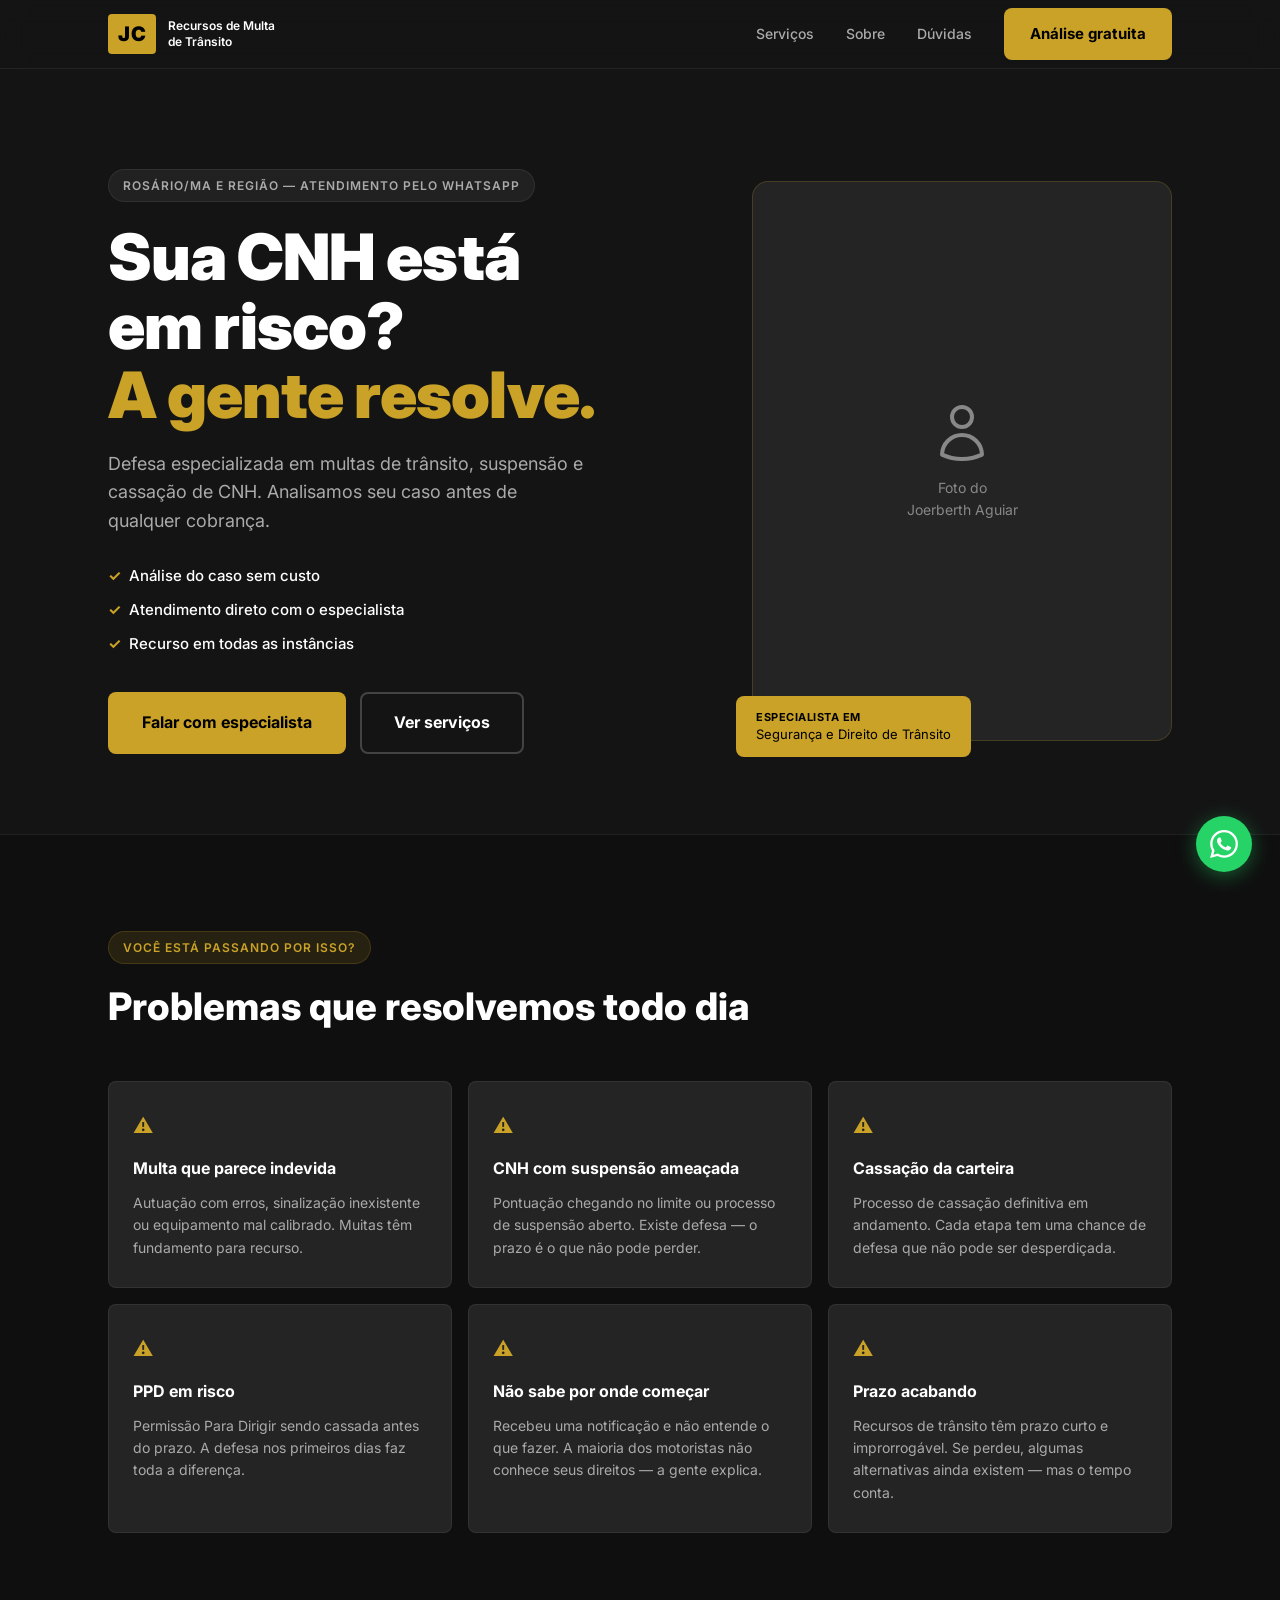
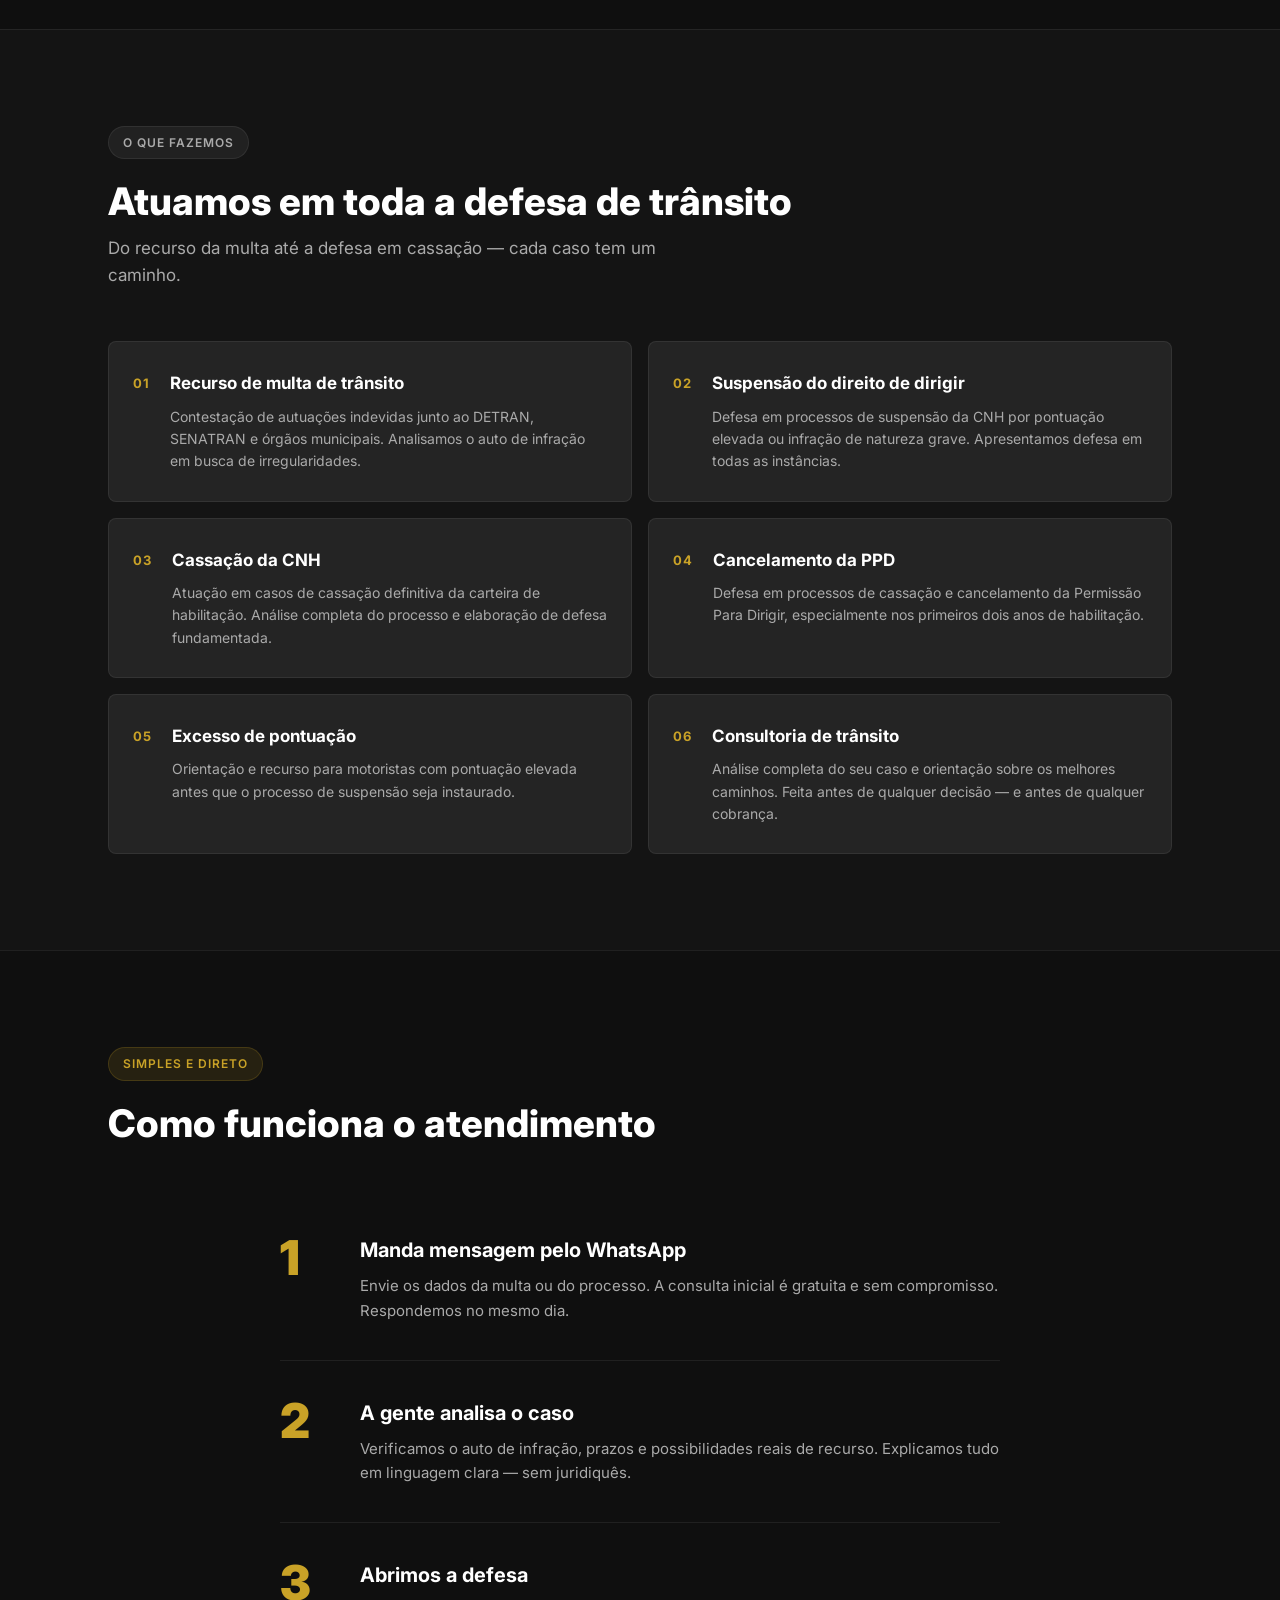
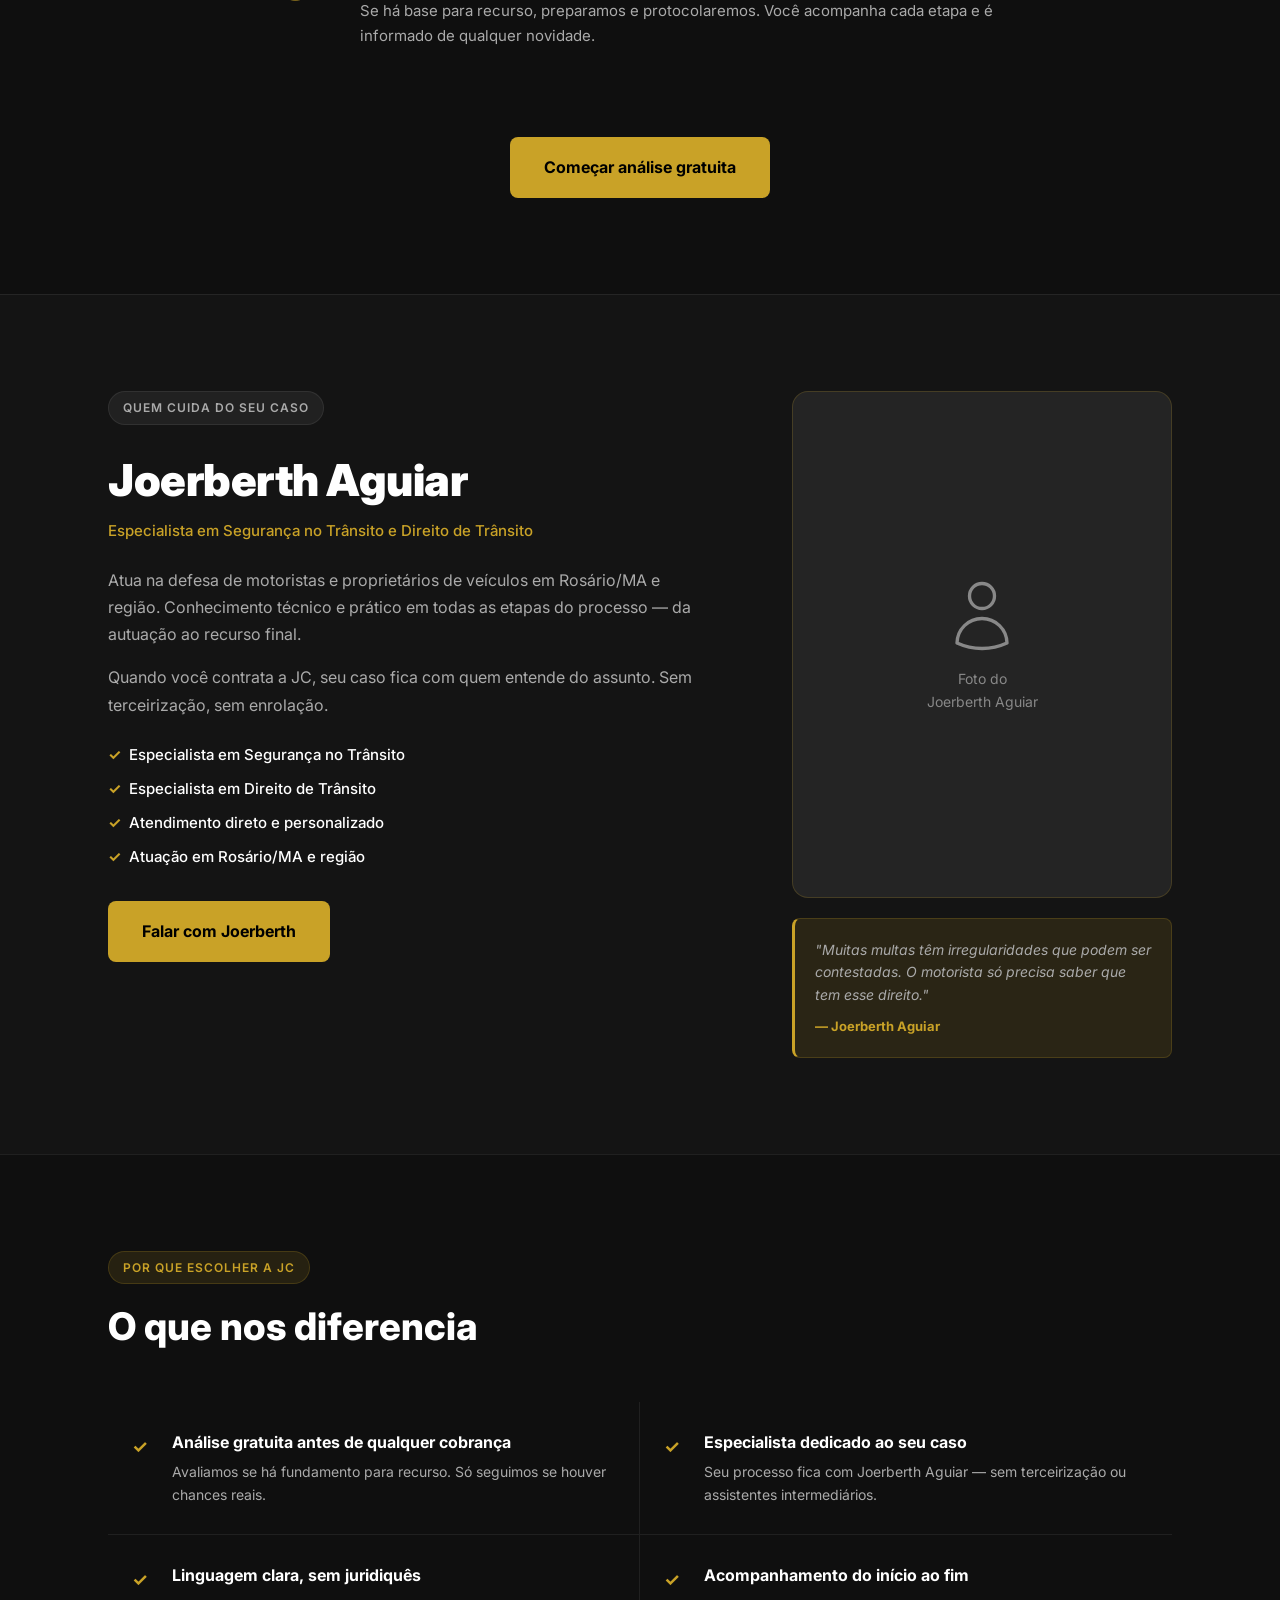
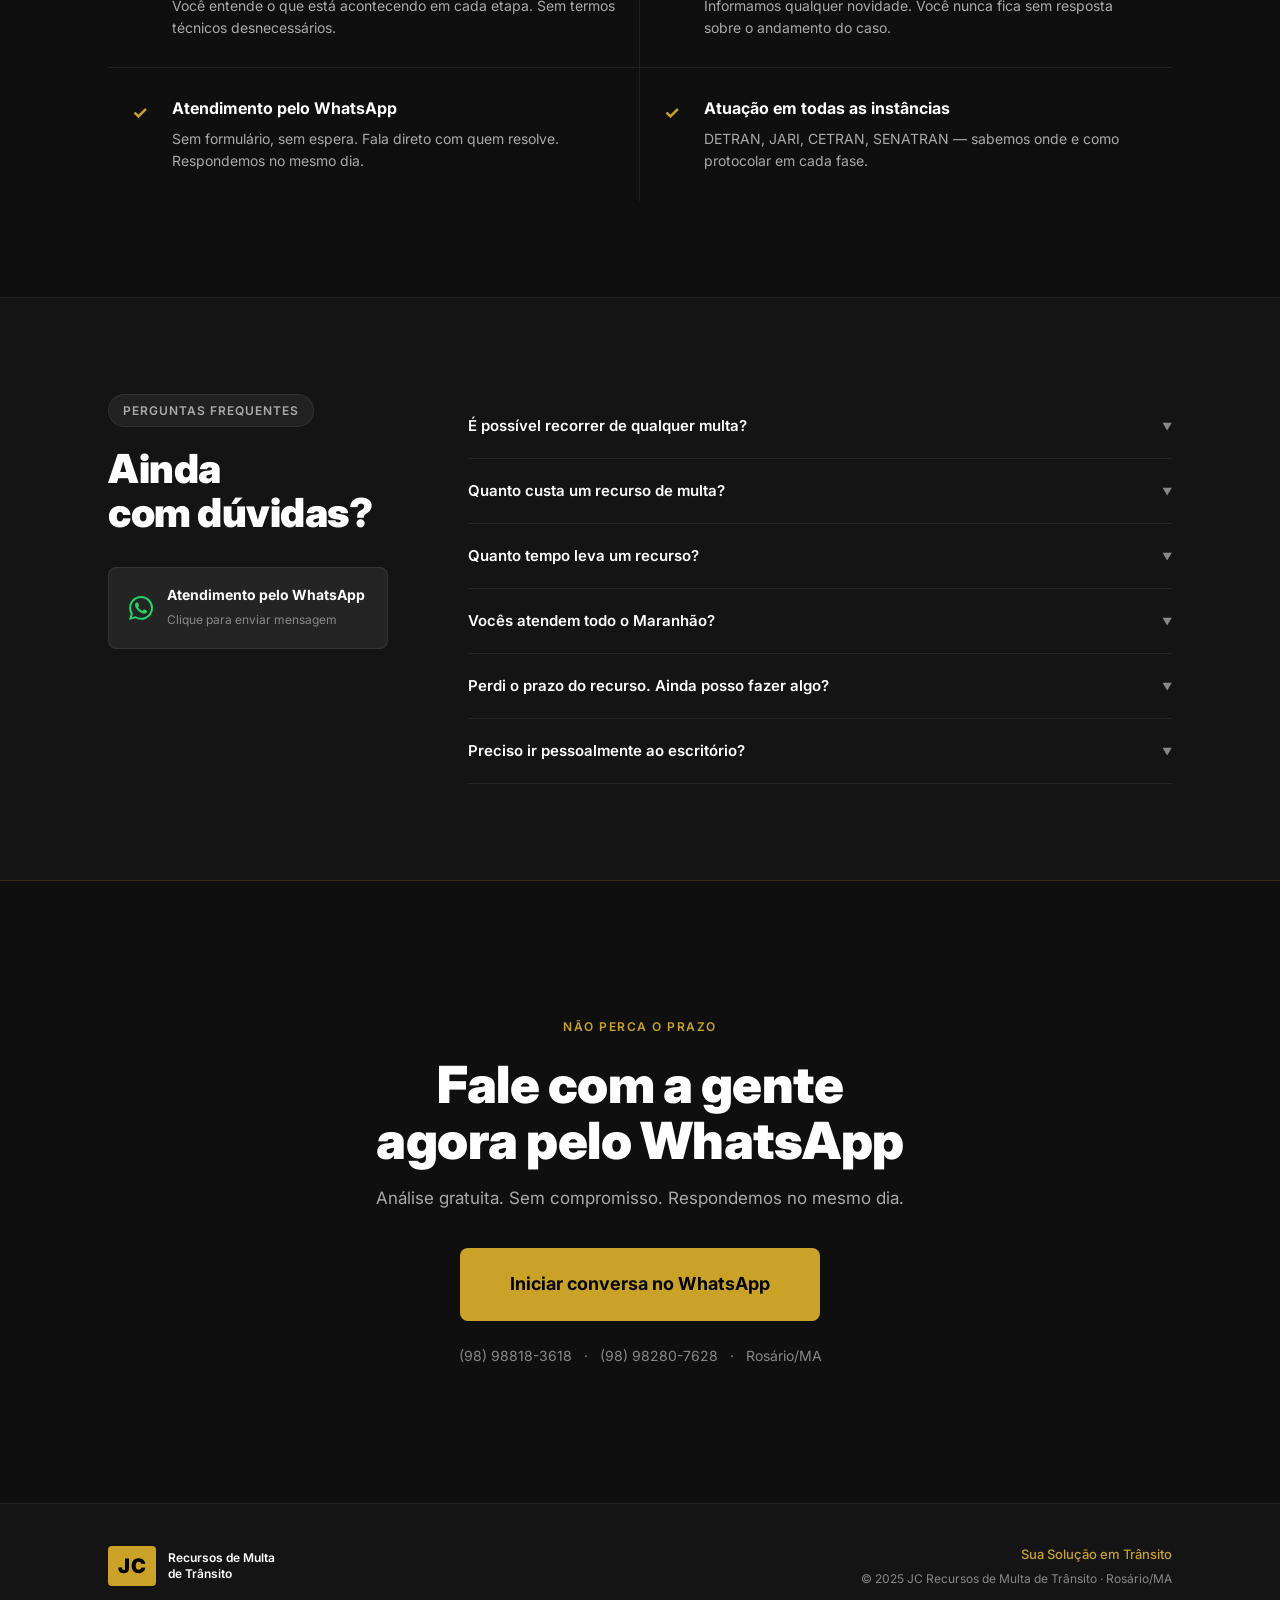
==== site/index.html @ bbb49eef "Adiciona perfil GMN e site institucional da JC" ====
<!DOCTYPE html>
<html lang="pt-BR">
<head>
  <meta charset="UTF-8" />
  <meta name="viewport" content="width=device-width, initial-scale=1.0" />
  <meta name="description" content="JC Recursos de Multa de Trânsito — Defesa especializada em multas, suspensão e cassação de CNH em Rosário/MA. Análise gratuita. Fale pelo WhatsApp." />
  <title>JC Recursos de Multa de Trânsito — Sua Solução em Trânsito</title>
  <link rel="preconnect" href="https://fonts.googleapis.com" />
  <link rel="preconnect" href="https://fonts.gstatic.com" crossorigin />
  <link href="https://fonts.googleapis.com/css2?family=Inter:wght@400;500;600;700;800;900&display=swap" rel="stylesheet" />
  <link rel="stylesheet" href="style.css" />
</head>
<body>

  <!-- FLOATING WHATSAPP -->
  <a href="https://wa.me/5598988183618" target="_blank" rel="noopener" class="whatsapp-float" aria-label="Falar pelo WhatsApp">
    <svg width="28" height="28" viewBox="0 0 24 24" fill="currentColor">
      <path d="M17.472 14.382c-.297-.149-1.758-.867-2.03-.967-.273-.099-.471-.148-.67.15-.197.297-.767.966-.94 1.164-.173.199-.347.223-.644.075-.297-.15-1.255-.463-2.39-1.475-.883-.788-1.48-1.761-1.653-2.059-.173-.297-.018-.458.13-.606.134-.133.298-.347.446-.52.149-.174.198-.298.298-.497.099-.198.05-.371-.025-.52-.075-.149-.669-1.612-.916-2.207-.242-.579-.487-.5-.669-.51-.173-.008-.371-.01-.57-.01-.198 0-.52.074-.792.372-.272.297-1.04 1.016-1.04 2.479 0 1.462 1.065 2.875 1.213 3.074.149.198 2.096 3.2 5.077 4.487.709.306 1.262.489 1.694.625.712.227 1.36.195 1.871.118.571-.085 1.758-.719 2.006-1.413.248-.694.248-1.289.173-1.413-.074-.124-.272-.198-.57-.347m-5.421 7.403h-.004a9.87 9.87 0 01-5.031-1.378l-.361-.214-3.741.982.998-3.648-.235-.374a9.86 9.86 0 01-1.51-5.26c.001-5.45 4.436-9.884 9.888-9.884 2.64 0 5.122 1.03 6.988 2.898a9.825 9.825 0 012.893 6.994c-.003 5.45-4.437 9.884-9.885 9.884m8.413-18.297A11.815 11.815 0 0012.05 0C5.495 0 .16 5.335.157 11.892c0 2.096.547 4.142 1.588 5.945L.057 24l6.305-1.654a11.882 11.882 0 005.683 1.448h.005c6.554 0 11.89-5.335 11.893-11.893a11.821 11.821 0 00-3.48-8.413z"/>
    </svg>
  </a>

  <!-- HEADER -->
  <header class="header">
    <div class="container header__inner">
      <div class="logo">
        <span class="logo__mark">JC</span>
        <span class="logo__text">Recursos de Multa<br />de Trânsito</span>
      </div>
      <nav class="nav">
        <a href="#servicos" class="nav__link">Serviços</a>
        <a href="#sobre" class="nav__link">Sobre</a>
        <a href="#faq" class="nav__link">Dúvidas</a>
        <a href="https://wa.me/5598988183618" target="_blank" rel="noopener" class="btn btn--primary">Análise gratuita</a>
      </nav>
    </div>
  </header>

  <!-- HERO -->
  <section class="hero">
    <div class="container hero__inner">
      <div class="hero__content">
        <div class="pill">Rosário/MA e região — Atendimento pelo WhatsApp</div>
        <h1 class="hero__title">Sua CNH está<br />em risco?<br /><span class="text-gold">A gente resolve.</span></h1>
        <p class="hero__subtitle">
          Defesa especializada em multas de trânsito, suspensão e cassação de CNH.
          Analisamos seu caso antes de qualquer cobrança.
        </p>
        <ul class="hero__bullets">
          <li><span class="check">✓</span> Análise do caso sem custo</li>
          <li><span class="check">✓</span> Atendimento direto com o especialista</li>
          <li><span class="check">✓</span> Recurso em todas as instâncias</li>
        </ul>
        <div class="hero__actions">
          <a href="https://wa.me/5598988183618" target="_blank" rel="noopener" class="btn btn--primary btn--lg">
            Falar com especialista
          </a>
          <a href="#servicos" class="btn btn--ghost btn--lg">Ver serviços</a>
        </div>
      </div>
      <div class="hero__visual">
        <div class="hero__photo-frame">
          <!-- Placeholder: substituir pela foto do Joerberth -->
          <div class="hero__photo-placeholder">
            <div class="hero__photo-inner">
              <svg width="64" height="64" viewBox="0 0 24 24" fill="none" stroke="currentColor" stroke-width="1.5">
                <path stroke-linecap="round" stroke-linejoin="round" d="M15.75 6a3.75 3.75 0 11-7.5 0 3.75 3.75 0 017.5 0zM4.501 20.118a7.5 7.5 0 0114.998 0A17.933 17.933 0 0112 21.75c-2.676 0-5.216-.584-7.499-1.632z" />
              </svg>
              <p>Foto do<br />Joerberth Aguiar</p>
            </div>
          </div>
          <div class="hero__badge">
            <strong>Especialista em</strong>
            Segurança e Direito de Trânsito
          </div>
        </div>
      </div>
    </div>
  </section>

  <!-- DORES -->
  <section class="section section--dark" id="dores">
    <div class="container">
      <div class="section__header">
        <div class="pill pill--gold">Você está passando por isso?</div>
        <h2 class="section__title">Problemas que resolvemos todo dia</h2>
      </div>
      <div class="grid grid--3">
        <div class="dor-card">
          <div class="dor-card__icon">⚠</div>
          <h3>Multa que parece indevida</h3>
          <p>Autuação com erros, sinalização inexistente ou equipamento mal calibrado. Muitas têm fundamento para recurso.</p>
        </div>
        <div class="dor-card">
          <div class="dor-card__icon">⚠</div>
          <h3>CNH com suspensão ameaçada</h3>
          <p>Pontuação chegando no limite ou processo de suspensão aberto. Existe defesa — o prazo é o que não pode perder.</p>
        </div>
        <div class="dor-card">
          <div class="dor-card__icon">⚠</div>
          <h3>Cassação da carteira</h3>
          <p>Processo de cassação definitiva em andamento. Cada etapa tem uma chance de defesa que não pode ser desperdiçada.</p>
        </div>
        <div class="dor-card">
          <div class="dor-card__icon">⚠</div>
          <h3>PPD em risco</h3>
          <p>Permissão Para Dirigir sendo cassada antes do prazo. A defesa nos primeiros dias faz toda a diferença.</p>
        </div>
        <div class="dor-card">
          <div class="dor-card__icon">⚠</div>
          <h3>Não sabe por onde começar</h3>
          <p>Recebeu uma notificação e não entende o que fazer. A maioria dos motoristas não conhece seus direitos — a gente explica.</p>
        </div>
        <div class="dor-card">
          <div class="dor-card__icon">⚠</div>
          <h3>Prazo acabando</h3>
          <p>Recursos de trânsito têm prazo curto e improrrogável. Se perdeu, algumas alternativas ainda existem — mas o tempo conta.</p>
        </div>
      </div>
    </div>
  </section>

  <!-- SERVIÇOS -->
  <section class="section" id="servicos">
    <div class="container">
      <div class="section__header">
        <div class="pill">O que fazemos</div>
        <h2 class="section__title">Atuamos em toda a defesa de trânsito</h2>
        <p class="section__subtitle">Do recurso da multa até a defesa em cassação — cada caso tem um caminho.</p>
      </div>
      <div class="grid grid--2">

        <div class="servico-card">
          <div class="servico-card__num">01</div>
          <div class="servico-card__body">
            <h3>Recurso de multa de trânsito</h3>
            <p>Contestação de autuações indevidas junto ao DETRAN, SENATRAN e órgãos municipais. Analisamos o auto de infração em busca de irregularidades.</p>
          </div>
        </div>

        <div class="servico-card">
          <div class="servico-card__num">02</div>
          <div class="servico-card__body">
            <h3>Suspensão do direito de dirigir</h3>
            <p>Defesa em processos de suspensão da CNH por pontuação elevada ou infração de natureza grave. Apresentamos defesa em todas as instâncias.</p>
          </div>
        </div>

        <div class="servico-card">
          <div class="servico-card__num">03</div>
          <div class="servico-card__body">
            <h3>Cassação da CNH</h3>
            <p>Atuação em casos de cassação definitiva da carteira de habilitação. Análise completa do processo e elaboração de defesa fundamentada.</p>
          </div>
        </div>

        <div class="servico-card">
          <div class="servico-card__num">04</div>
          <div class="servico-card__body">
            <h3>Cancelamento da PPD</h3>
            <p>Defesa em processos de cassação e cancelamento da Permissão Para Dirigir, especialmente nos primeiros dois anos de habilitação.</p>
          </div>
        </div>

        <div class="servico-card">
          <div class="servico-card__num">05</div>
          <div class="servico-card__body">
            <h3>Excesso de pontuação</h3>
            <p>Orientação e recurso para motoristas com pontuação elevada antes que o processo de suspensão seja instaurado.</p>
          </div>
        </div>

        <div class="servico-card">
          <div class="servico-card__num">06</div>
          <div class="servico-card__body">
            <h3>Consultoria de trânsito</h3>
            <p>Análise completa do seu caso e orientação sobre os melhores caminhos. Feita antes de qualquer decisão — e antes de qualquer cobrança.</p>
          </div>
        </div>

      </div>
    </div>
  </section>

  <!-- COMO FUNCIONA -->
  <section class="section section--dark" id="como-funciona">
    <div class="container">
      <div class="section__header">
        <div class="pill pill--gold">Simples e direto</div>
        <h2 class="section__title">Como funciona o atendimento</h2>
      </div>
      <div class="steps">
        <div class="step">
          <div class="step__num">1</div>
          <div class="step__body">
            <h3>Manda mensagem pelo WhatsApp</h3>
            <p>Envie os dados da multa ou do processo. A consulta inicial é gratuita e sem compromisso. Respondemos no mesmo dia.</p>
          </div>
        </div>
        <div class="step">
          <div class="step__num">2</div>
          <div class="step__body">
            <h3>A gente analisa o caso</h3>
            <p>Verificamos o auto de infração, prazos e possibilidades reais de recurso. Explicamos tudo em linguagem clara — sem juridiquês.</p>
          </div>
        </div>
        <div class="step">
          <div class="step__num">3</div>
          <div class="step__body">
            <h3>Abrimos a defesa</h3>
            <p>Se há base para recurso, preparamos e protocolaremos. Você acompanha cada etapa e é informado de qualquer novidade.</p>
          </div>
        </div>
      </div>
      <div class="cta-center">
        <a href="https://wa.me/5598988183618" target="_blank" rel="noopener" class="btn btn--primary btn--lg">
          Começar análise gratuita
        </a>
      </div>
    </div>
  </section>

  <!-- SOBRE -->
  <section class="section" id="sobre">
    <div class="container sobre__grid">
      <div class="sobre__content">
        <div class="pill">Quem cuida do seu caso</div>
        <h2 class="sobre__title">Joerberth Aguiar</h2>
        <p class="sobre__role">Especialista em Segurança no Trânsito e Direito de Trânsito</p>
        <p class="sobre__text">
          Atua na defesa de motoristas e proprietários de veículos em Rosário/MA e região.
          Conhecimento técnico e prático em todas as etapas do processo — da autuação ao recurso final.
        </p>
        <p class="sobre__text">
          Quando você contrata a JC, seu caso fica com quem entende do assunto.
          Sem terceirização, sem enrolação.
        </p>
        <ul class="sobre__lista">
          <li><span class="check">✓</span> Especialista em Segurança no Trânsito</li>
          <li><span class="check">✓</span> Especialista em Direito de Trânsito</li>
          <li><span class="check">✓</span> Atendimento direto e personalizado</li>
          <li><span class="check">✓</span> Atuação em Rosário/MA e região</li>
        </ul>
        <a href="https://wa.me/5598988183618" target="_blank" rel="noopener" class="btn btn--primary btn--lg">
          Falar com Joerberth
        </a>
      </div>
      <div class="sobre__foto">
        <!-- Placeholder: substituir pela foto do Joerberth -->
        <div class="foto-placeholder">
          <svg width="80" height="80" viewBox="0 0 24 24" fill="none" stroke="currentColor" stroke-width="1">
            <path stroke-linecap="round" stroke-linejoin="round" d="M15.75 6a3.75 3.75 0 11-7.5 0 3.75 3.75 0 017.5 0zM4.501 20.118a7.5 7.5 0 0114.998 0A17.933 17.933 0 0112 21.75c-2.676 0-5.216-.584-7.499-1.632z" />
          </svg>
          <span>Foto do<br />Joerberth Aguiar</span>
        </div>
        <div class="sobre__quote">
          "Muitas multas têm irregularidades que podem ser contestadas. O motorista só precisa saber que tem esse direito."
          <strong>— Joerberth Aguiar</strong>
        </div>
      </div>
    </div>
  </section>

  <!-- POR QUE A JC -->
  <section class="section section--dark">
    <div class="container">
      <div class="section__header">
        <div class="pill pill--gold">Por que escolher a JC</div>
        <h2 class="section__title">O que nos diferencia</h2>
      </div>
      <div class="diferenciais">
        <div class="diferencial-item">
          <span class="check check--lg">✓</span>
          <div>
            <strong>Análise gratuita antes de qualquer cobrança</strong>
            <p>Avaliamos se há fundamento para recurso. Só seguimos se houver chances reais.</p>
          </div>
        </div>
        <div class="diferencial-item">
          <span class="check check--lg">✓</span>
          <div>
            <strong>Especialista dedicado ao seu caso</strong>
            <p>Seu processo fica com Joerberth Aguiar — sem terceirização ou assistentes intermediários.</p>
          </div>
        </div>
        <div class="diferencial-item">
          <span class="check check--lg">✓</span>
          <div>
            <strong>Linguagem clara, sem juridiquês</strong>
            <p>Você entende o que está acontecendo em cada etapa. Sem termos técnicos desnecessários.</p>
          </div>
        </div>
        <div class="diferencial-item">
          <span class="check check--lg">✓</span>
          <div>
            <strong>Acompanhamento do início ao fim</strong>
            <p>Informamos qualquer novidade. Você nunca fica sem resposta sobre o andamento do caso.</p>
          </div>
        </div>
        <div class="diferencial-item">
          <span class="check check--lg">✓</span>
          <div>
            <strong>Atendimento pelo WhatsApp</strong>
            <p>Sem formulário, sem espera. Fala direto com quem resolve. Respondemos no mesmo dia.</p>
          </div>
        </div>
        <div class="diferencial-item">
          <span class="check check--lg">✓</span>
          <div>
            <strong>Atuação em todas as instâncias</strong>
            <p>DETRAN, JARI, CETRAN, SENATRAN — sabemos onde e como protocolar em cada fase.</p>
          </div>
        </div>
      </div>
    </div>
  </section>

  <!-- FAQ -->
  <section class="section" id="faq">
    <div class="container faq__grid">
      <div class="faq__left">
        <div class="pill">Perguntas frequentes</div>
        <h2 class="faq__title">Ainda<br />com dúvidas?</h2>
        <a href="https://wa.me/5598988183618" target="_blank" rel="noopener" class="whatsapp-cta">
          <svg width="24" height="24" viewBox="0 0 24 24" fill="currentColor">
            <path d="M17.472 14.382c-.297-.149-1.758-.867-2.03-.967-.273-.099-.471-.148-.67.15-.197.297-.767.966-.94 1.164-.173.199-.347.223-.644.075-.297-.15-1.255-.463-2.39-1.475-.883-.788-1.48-1.761-1.653-2.059-.173-.297-.018-.458.13-.606.134-.133.298-.347.446-.52.149-.174.198-.298.298-.497.099-.198.05-.371-.025-.52-.075-.149-.669-1.612-.916-2.207-.242-.579-.487-.5-.669-.51-.173-.008-.371-.01-.57-.01-.198 0-.52.074-.792.372-.272.297-1.04 1.016-1.04 2.479 0 1.462 1.065 2.875 1.213 3.074.149.198 2.096 3.2 5.077 4.487.709.306 1.262.489 1.694.625.712.227 1.36.195 1.871.118.571-.085 1.758-.719 2.006-1.413.248-.694.248-1.289.173-1.413-.074-.124-.272-.198-.57-.347m-5.421 7.403h-.004a9.87 9.87 0 01-5.031-1.378l-.361-.214-3.741.982.998-3.648-.235-.374a9.86 9.86 0 01-1.51-5.26c.001-5.45 4.436-9.884 9.888-9.884 2.64 0 5.122 1.03 6.988 2.898a9.825 9.825 0 012.893 6.994c-.003 5.45-4.437 9.884-9.885 9.884m8.413-18.297A11.815 11.815 0 0012.05 0C5.495 0 .16 5.335.157 11.892c0 2.096.547 4.142 1.588 5.945L.057 24l6.305-1.654a11.882 11.882 0 005.683 1.448h.005c6.554 0 11.89-5.335 11.893-11.893a11.821 11.821 0 00-3.48-8.413z"/>
          </svg>
          <div>
            <strong>Atendimento pelo WhatsApp</strong>
            <span>Clique para enviar mensagem</span>
          </div>
        </a>
      </div>
      <div class="faq__right">
        <div class="faq__item" onclick="toggleFaq(this)">
          <div class="faq__question">
            <span>É possível recorrer de qualquer multa?</span>
            <span class="faq__arrow">▼</span>
          </div>
          <div class="faq__answer">
            Nem toda multa tem chances de recurso, mas vale analisar. Muitas autuações têm irregularidades que podem ser contestadas — sinalização inadequada, equipamento sem certificação, dados incorretos no auto de infração. Fazemos a análise antes de qualquer cobrança.
          </div>
        </div>
        <div class="faq__item" onclick="toggleFaq(this)">
          <div class="faq__question">
            <span>Quanto custa um recurso de multa?</span>
            <span class="faq__arrow">▼</span>
          </div>
          <div class="faq__answer">
            O valor varia conforme o tipo de infração e a complexidade do caso. A análise inicial é gratuita. Entre em contato pelo WhatsApp para conversar sobre o seu caso específico.
          </div>
        </div>
        <div class="faq__item" onclick="toggleFaq(this)">
          <div class="faq__question">
            <span>Quanto tempo leva um recurso?</span>
            <span class="faq__arrow">▼</span>
          </div>
          <div class="faq__answer">
            O prazo depende do órgão responsável e do tipo de infração. Em geral, entre 30 e 90 dias. Mantemos o cliente informado durante todo o processo — você não fica no escuro esperando.
          </div>
        </div>
        <div class="faq__item" onclick="toggleFaq(this)">
          <div class="faq__question">
            <span>Vocês atendem todo o Maranhão?</span>
            <span class="faq__arrow">▼</span>
          </div>
          <div class="faq__answer">
            Atendemos principalmente Rosário/MA e região. Para casos de outras cidades do Maranhão, consulte nossa disponibilidade pelo WhatsApp — em muitos casos conseguimos atender remotamente.
          </div>
        </div>
        <div class="faq__item" onclick="toggleFaq(this)">
          <div class="faq__question">
            <span>Perdi o prazo do recurso. Ainda posso fazer algo?</span>
            <span class="faq__arrow">▼</span>
          </div>
          <div class="faq__answer">
            Depende da situação. Alguns recursos têm instâncias adicionais mesmo após prazo perdido em uma etapa. É importante analisar o caso para entender as alternativas disponíveis. Entre em contato quanto antes.
          </div>
        </div>
        <div class="faq__item" onclick="toggleFaq(this)">
          <div class="faq__question">
            <span>Preciso ir pessoalmente ao escritório?</span>
            <span class="faq__arrow">▼</span>
          </div>
          <div class="faq__answer">
            Não é obrigatório. Grande parte do atendimento acontece pelo WhatsApp. Caso necessário, também atendemos presencialmente na Rua 13 de Maio, 268, Rosário/MA.
          </div>
        </div>
      </div>
    </div>
  </section>

  <!-- CTA FINAL -->
  <section class="section section--cta">
    <div class="container cta-final">
      <p class="cta-final__eyebrow">Não perca o prazo</p>
      <h2 class="cta-final__title">Fale com a gente<br />agora pelo WhatsApp</h2>
      <p class="cta-final__sub">Análise gratuita. Sem compromisso. Respondemos no mesmo dia.</p>
      <a href="https://wa.me/5598988183618" target="_blank" rel="noopener" class="btn btn--primary btn--xl">
        Iniciar conversa no WhatsApp
      </a>
      <div class="cta-final__contatos">
        <span>(98) 98818-3618</span>
        <span>·</span>
        <span>(98) 98280-7628</span>
        <span>·</span>
        <span>Rosário/MA</span>
      </div>
    </div>
  </section>

  <!-- FOOTER -->
  <footer class="footer">
    <div class="container footer__inner">
      <div class="logo">
        <span class="logo__mark">JC</span>
        <span class="logo__text">Recursos de Multa<br />de Trânsito</span>
      </div>
      <div class="footer__right">
        <p class="footer__tagline">Sua Solução em Trânsito</p>
        <p class="footer__copy">&copy; 2025 JC Recursos de Multa de Trânsito · Rosário/MA</p>
      </div>
    </div>
  </footer>

  <script>
    // Smooth scroll
    document.querySelectorAll('a[href^="#"]').forEach(a => {
      a.addEventListener('click', e => {
        const target = document.querySelector(a.getAttribute('href'));
        if (target) { e.preventDefault(); target.scrollIntoView({ behavior: 'smooth' }); }
      });
    });

    // FAQ accordion
    function toggleFaq(el) {
      const isOpen = el.classList.contains('faq__item--open');
      document.querySelectorAll('.faq__item').forEach(i => i.classList.remove('faq__item--open'));
      if (!isOpen) el.classList.add('faq__item--open');
    }

    // Header scroll shadow
    window.addEventListener('scroll', () => {
      document.querySelector('.header').classList.toggle('header--scrolled', window.scrollY > 20);
    });
  </script>

</body>
</html>
---- site/style.css ----
/* =========================================
   JC Recursos de Multa de Trânsito — Site
   ========================================= */

*, *::before, *::after { box-sizing: border-box; margin: 0; padding: 0; }

:root {
  --bg:        #141414;
  --bg-dark:   #0F0F0F;
  --bg-alt:    #1E1E1E;
  --card:      #242424;
  --card-hover:#2C2C2C;
  --gold:      #C9A227;
  --gold-dim:  #a88620;
  --gold-soft: rgba(201,162,39,.12);
  --white:     #FFFFFF;
  --muted:     #888888;
  --muted-lt:  #AAAAAA;
  --border:    rgba(255,255,255,.07);
  --border-g:  rgba(201,162,39,.2);
  --font:      'Inter', sans-serif;
  --radius:    8px;
  --radius-lg: 16px;
  --max-w:     1120px;
  --transition: .2s ease;
}

html { scroll-behavior: smooth; }

body {
  font-family: var(--font);
  background: var(--bg);
  color: var(--white);
  font-size: 16px;
  line-height: 1.6;
  -webkit-font-smoothing: antialiased;
}

/* ---- Layout ---- */

.container { max-width: var(--max-w); margin: 0 auto; padding: 0 28px; }
.grid { display: grid; gap: 16px; }
.grid--2 { grid-template-columns: repeat(2, 1fr); }
.grid--3 { grid-template-columns: repeat(3, 1fr); }

/* ---- Typography ---- */

.text-gold { color: var(--gold); }

/* ---- Buttons ---- */

.btn {
  display: inline-flex;
  align-items: center;
  justify-content: center;
  font-family: var(--font);
  font-weight: 700;
  font-size: 15px;
  padding: 12px 24px;
  border-radius: var(--radius);
  text-decoration: none;
  cursor: pointer;
  transition: all var(--transition);
  border: 2px solid transparent;
  white-space: nowrap;
}
.btn--primary { background: var(--gold); color: #000; }
.btn--primary:hover { background: var(--gold-dim); transform: translateY(-1px); }
.btn--ghost { color: var(--white); border-color: rgba(255,255,255,.2); background: transparent; }
.btn--ghost:hover { border-color: rgba(255,255,255,.5); }
.btn--lg { padding: 16px 32px; font-size: 16px; }
.btn--xl { padding: 20px 48px; font-size: 18px; }

/* ---- Pills ---- */

.pill {
  display: inline-block;
  font-size: 12px;
  font-weight: 600;
  letter-spacing: 1px;
  text-transform: uppercase;
  color: var(--muted-lt);
  background: rgba(255,255,255,.06);
  border: 1px solid var(--border);
  padding: 6px 14px;
  border-radius: 100px;
  margin-bottom: 20px;
}
.pill--gold { color: var(--gold); background: var(--gold-soft); border-color: var(--border-g); }

/* ---- Check marks ---- */

.check { color: var(--gold); font-weight: 700; margin-right: 8px; }
.check--lg { color: var(--gold); font-size: 18px; font-weight: 700; flex-shrink: 0; margin-top: 3px; }

/* ---- Section headers ---- */

.section__header { margin-bottom: 52px; }
.section__title { font-size: clamp(28px, 3vw, 38px); font-weight: 800; line-height: 1.2; margin-bottom: 10px; }
.section__subtitle { font-size: 17px; color: var(--muted-lt); max-width: 560px; }

/* ---- Sections ---- */

.section { padding: 96px 0; border-top: 1px solid var(--border); }
.section--dark { background: var(--bg-dark); }
.section--cta { background: var(--bg-dark); text-align: center; border-top: 1px solid var(--border-g); }

/* ---- Floating WhatsApp ---- */

.whatsapp-float {
  position: fixed;
  bottom: 28px;
  right: 28px;
  z-index: 999;
  width: 56px;
  height: 56px;
  background: #25D366;
  border-radius: 50%;
  display: flex;
  align-items: center;
  justify-content: center;
  color: #fff;
  box-shadow: 0 4px 20px rgba(37,211,102,.4);
  transition: transform var(--transition), box-shadow var(--transition);
}
.whatsapp-float:hover { transform: scale(1.1); box-shadow: 0 6px 28px rgba(37,211,102,.5); }

/* ---- Header ---- */

.header {
  position: sticky;
  top: 0;
  z-index: 100;
  background: rgba(20,20,20,.85);
  backdrop-filter: blur(12px);
  border-bottom: 1px solid var(--border);
  transition: border-color var(--transition), box-shadow var(--transition);
}
.header--scrolled { box-shadow: 0 4px 24px rgba(0,0,0,.4); border-color: var(--border-g); }
.header__inner { display: flex; align-items: center; justify-content: space-between; height: 68px; }

/* ---- Logo ---- */

.logo { display: flex; align-items: center; gap: 12px; text-decoration: none; }
.logo__mark {
  font-size: 20px;
  font-weight: 900;
  color: #000;
  background: var(--gold);
  padding: 4px 10px;
  border-radius: 4px;
  letter-spacing: .5px;
  flex-shrink: 0;
}
.logo__text { font-size: 12px; font-weight: 600; color: var(--white); line-height: 1.35; }

/* ---- Nav ---- */

.nav { display: flex; align-items: center; gap: 32px; }
.nav__link { font-size: 14px; font-weight: 500; color: var(--muted-lt); text-decoration: none; transition: color var(--transition); }
.nav__link:hover { color: var(--white); }

/* ---- Hero ---- */

.hero {
  padding: 100px 0 80px;
  overflow: hidden;
  border-top: none;
}
.hero__inner {
  display: grid;
  grid-template-columns: 1fr 420px;
  gap: 64px;
  align-items: center;
}
.hero__content { max-width: 580px; }
.hero__title {
  font-size: clamp(42px, 5vw, 68px);
  font-weight: 900;
  line-height: 1.08;
  letter-spacing: -1px;
  margin-bottom: 20px;
}
.hero__subtitle { font-size: 18px; color: var(--muted-lt); line-height: 1.6; margin-bottom: 28px; max-width: 480px; }
.hero__bullets { list-style: none; margin-bottom: 36px; display: flex; flex-direction: column; gap: 10px; }
.hero__bullets li { font-size: 15px; font-weight: 500; display: flex; align-items: center; }
.hero__actions { display: flex; gap: 14px; flex-wrap: wrap; }

/* Hero visual */
.hero__photo-frame { position: relative; }
.hero__photo-placeholder {
  width: 100%;
  aspect-ratio: 3/4;
  background: var(--card);
  border: 1px solid var(--border-g);
  border-radius: var(--radius-lg);
  display: flex;
  align-items: center;
  justify-content: center;
}
.hero__photo-inner {
  display: flex;
  flex-direction: column;
  align-items: center;
  gap: 12px;
  color: var(--muted);
  text-align: center;
  font-size: 14px;
}
.hero__badge {
  position: absolute;
  bottom: -16px;
  left: -16px;
  background: var(--gold);
  color: #000;
  padding: 14px 20px;
  border-radius: var(--radius);
  font-size: 13px;
  line-height: 1.4;
}
.hero__badge strong { display: block; font-size: 11px; text-transform: uppercase; letter-spacing: .5px; }

/* ---- Dores ---- */

.dor-card {
  background: var(--card);
  border: 1px solid var(--border);
  border-radius: var(--radius);
  padding: 28px 24px;
  transition: border-color var(--transition), background var(--transition);
}
.dor-card:hover { border-color: var(--border-g); background: var(--card-hover); }
.dor-card__icon { font-size: 20px; margin-bottom: 14px; color: var(--gold); }
.dor-card h3 { font-size: 16px; font-weight: 700; margin-bottom: 10px; }
.dor-card p { font-size: 14px; color: var(--muted-lt); line-height: 1.6; }

/* ---- Serviços ---- */

.servico-card {
  display: flex;
  gap: 20px;
  background: var(--card);
  border: 1px solid var(--border);
  border-radius: var(--radius);
  padding: 28px 24px;
  transition: border-color var(--transition);
}
.servico-card:hover { border-color: var(--border-g); }
.servico-card__num { font-size: 13px; font-weight: 700; color: var(--gold); letter-spacing: 1px; flex-shrink: 0; padding-top: 3px; }
.servico-card h3 { font-size: 17px; font-weight: 700; margin-bottom: 8px; }
.servico-card p { font-size: 14px; color: var(--muted-lt); line-height: 1.6; }

/* ---- Steps ---- */

.steps { display: flex; flex-direction: column; max-width: 720px; margin: 0 auto 52px; }
.step { display: flex; gap: 28px; padding: 36px 0; border-bottom: 1px solid var(--border); }
.step:last-child { border-bottom: none; }
.step__num { font-size: 48px; font-weight: 900; color: var(--gold); line-height: 1; flex-shrink: 0; min-width: 52px; }
.step h3 { font-size: 20px; font-weight: 700; margin-bottom: 8px; }
.step p { font-size: 15px; color: var(--muted-lt); line-height: 1.65; }
.cta-center { text-align: center; }

/* ---- Sobre ---- */

.sobre__grid { display: grid; grid-template-columns: 1fr 380px; gap: 80px; align-items: start; }
.sobre__title { font-size: 44px; font-weight: 900; margin-bottom: 4px; letter-spacing: -.5px; }
.sobre__role { font-size: 15px; color: var(--gold); font-weight: 500; margin-bottom: 24px; }
.sobre__text { font-size: 16px; color: var(--muted-lt); line-height: 1.7; margin-bottom: 16px; }
.sobre__lista { list-style: none; margin: 24px 0 32px; display: flex; flex-direction: column; gap: 10px; }
.sobre__lista li { font-size: 15px; font-weight: 500; display: flex; align-items: flex-start; }
.foto-placeholder {
  width: 100%;
  aspect-ratio: 3/4;
  background: var(--card);
  border: 1px solid var(--border-g);
  border-radius: var(--radius-lg);
  display: flex;
  flex-direction: column;
  align-items: center;
  justify-content: center;
  gap: 12px;
  color: var(--muted);
  font-size: 14px;
  text-align: center;
  margin-bottom: 20px;
}
.sobre__quote {
  background: var(--gold-soft);
  border: 1px solid var(--border-g);
  border-left: 3px solid var(--gold);
  border-radius: var(--radius);
  padding: 20px;
  font-size: 14px;
  color: var(--muted-lt);
  line-height: 1.6;
  font-style: italic;
}
.sobre__quote strong { display: block; margin-top: 10px; font-style: normal; color: var(--gold); font-size: 13px; }

/* ---- Diferenciais ---- */

.diferenciais { display: grid; grid-template-columns: repeat(2, 1fr); gap: 0; }
.diferencial-item {
  display: flex;
  gap: 16px;
  padding: 28px 24px;
  border-bottom: 1px solid var(--border);
  border-right: 1px solid var(--border);
}
.diferencial-item:nth-child(2n) { border-right: none; }
.diferencial-item:nth-last-child(-n+2) { border-bottom: none; }
.diferencial-item strong { display: block; font-size: 16px; font-weight: 700; margin-bottom: 6px; }
.diferencial-item p { font-size: 14px; color: var(--muted-lt); line-height: 1.6; }

/* ---- FAQ ---- */

.faq__grid { display: grid; grid-template-columns: 280px 1fr; gap: 80px; align-items: start; }
.faq__left { position: sticky; top: 100px; }
.faq__title { font-size: 40px; font-weight: 900; line-height: 1.1; margin-bottom: 32px; letter-spacing: -.5px; }

.whatsapp-cta {
  display: flex;
  align-items: center;
  gap: 14px;
  background: var(--card);
  border: 1px solid var(--border);
  border-radius: var(--radius);
  padding: 16px 20px;
  text-decoration: none;
  color: var(--white);
  transition: border-color var(--transition);
}
.whatsapp-cta:hover { border-color: #25D366; }
.whatsapp-cta svg { color: #25D366; flex-shrink: 0; }
.whatsapp-cta strong { display: block; font-size: 14px; font-weight: 700; }
.whatsapp-cta span { font-size: 12px; color: var(--muted); }

.faq__item {
  border-bottom: 1px solid var(--border);
  cursor: pointer;
  user-select: none;
}
.faq__question {
  display: flex;
  justify-content: space-between;
  align-items: center;
  padding: 20px 0;
  font-size: 15px;
  font-weight: 600;
  gap: 16px;
}
.faq__arrow { color: var(--muted); font-size: 10px; flex-shrink: 0; transition: transform var(--transition); }
.faq__item--open .faq__arrow { transform: rotate(180deg); color: var(--gold); }
.faq__item--open .faq__question { color: var(--gold); }
.faq__answer {
  font-size: 14px;
  color: var(--muted-lt);
  line-height: 1.7;
  max-height: 0;
  overflow: hidden;
  transition: max-height .3s ease, padding .3s ease;
}
.faq__item--open .faq__answer { max-height: 200px; padding-bottom: 20px; }

/* ---- CTA Final ---- */

.cta-final { padding: 40px 0; }
.cta-final__eyebrow { font-size: 12px; font-weight: 600; letter-spacing: 1.5px; text-transform: uppercase; color: var(--gold); margin-bottom: 20px; }
.cta-final__title { font-size: clamp(36px, 4vw, 56px); font-weight: 900; line-height: 1.1; letter-spacing: -.5px; margin-bottom: 16px; }
.cta-final__sub { font-size: 17px; color: var(--muted-lt); margin-bottom: 36px; }
.cta-final__contatos { margin-top: 24px; font-size: 14px; color: var(--muted); display: flex; gap: 12px; justify-content: center; flex-wrap: wrap; }

/* ---- Footer ---- */

.footer { padding: 40px 0; border-top: 1px solid var(--border); }
.footer__inner { display: flex; justify-content: space-between; align-items: center; gap: 24px; }
.footer__right { text-align: right; }
.footer__tagline { font-size: 13px; color: var(--gold); font-weight: 500; margin-bottom: 4px; }
.footer__copy { font-size: 12px; color: var(--muted); }

/* ---- Responsivo ---- */

@media (max-width: 900px) {
  .hero__inner { grid-template-columns: 1fr; }
  .hero__visual { display: none; }
  .sobre__grid { grid-template-columns: 1fr; }
  .sobre__foto { display: none; }
  .faq__grid { grid-template-columns: 1fr; gap: 40px; }
  .faq__left { position: static; }
  .diferenciais { grid-template-columns: 1fr; }
  .diferencial-item { border-right: none !important; }
  .diferencial-item:nth-last-child(-n+2) { border-bottom: 1px solid var(--border); }
  .diferencial-item:last-child { border-bottom: none; }
}

@media (max-width: 768px) {
  .nav .nav__link { display: none; }
  .hero { padding: 64px 0 56px; }
  .hero__title { font-size: 40px; }
  .hero__actions { flex-direction: column; }
  .hero__actions .btn { text-align: center; }
  .grid--2, .grid--3 { grid-template-columns: 1fr; }
  .section { padding: 64px 0; }
  .footer__inner { flex-direction: column; align-items: flex-start; }
  .footer__right { text-align: left; }
  .cta-final__contatos { flex-direction: column; align-items: center; }
}
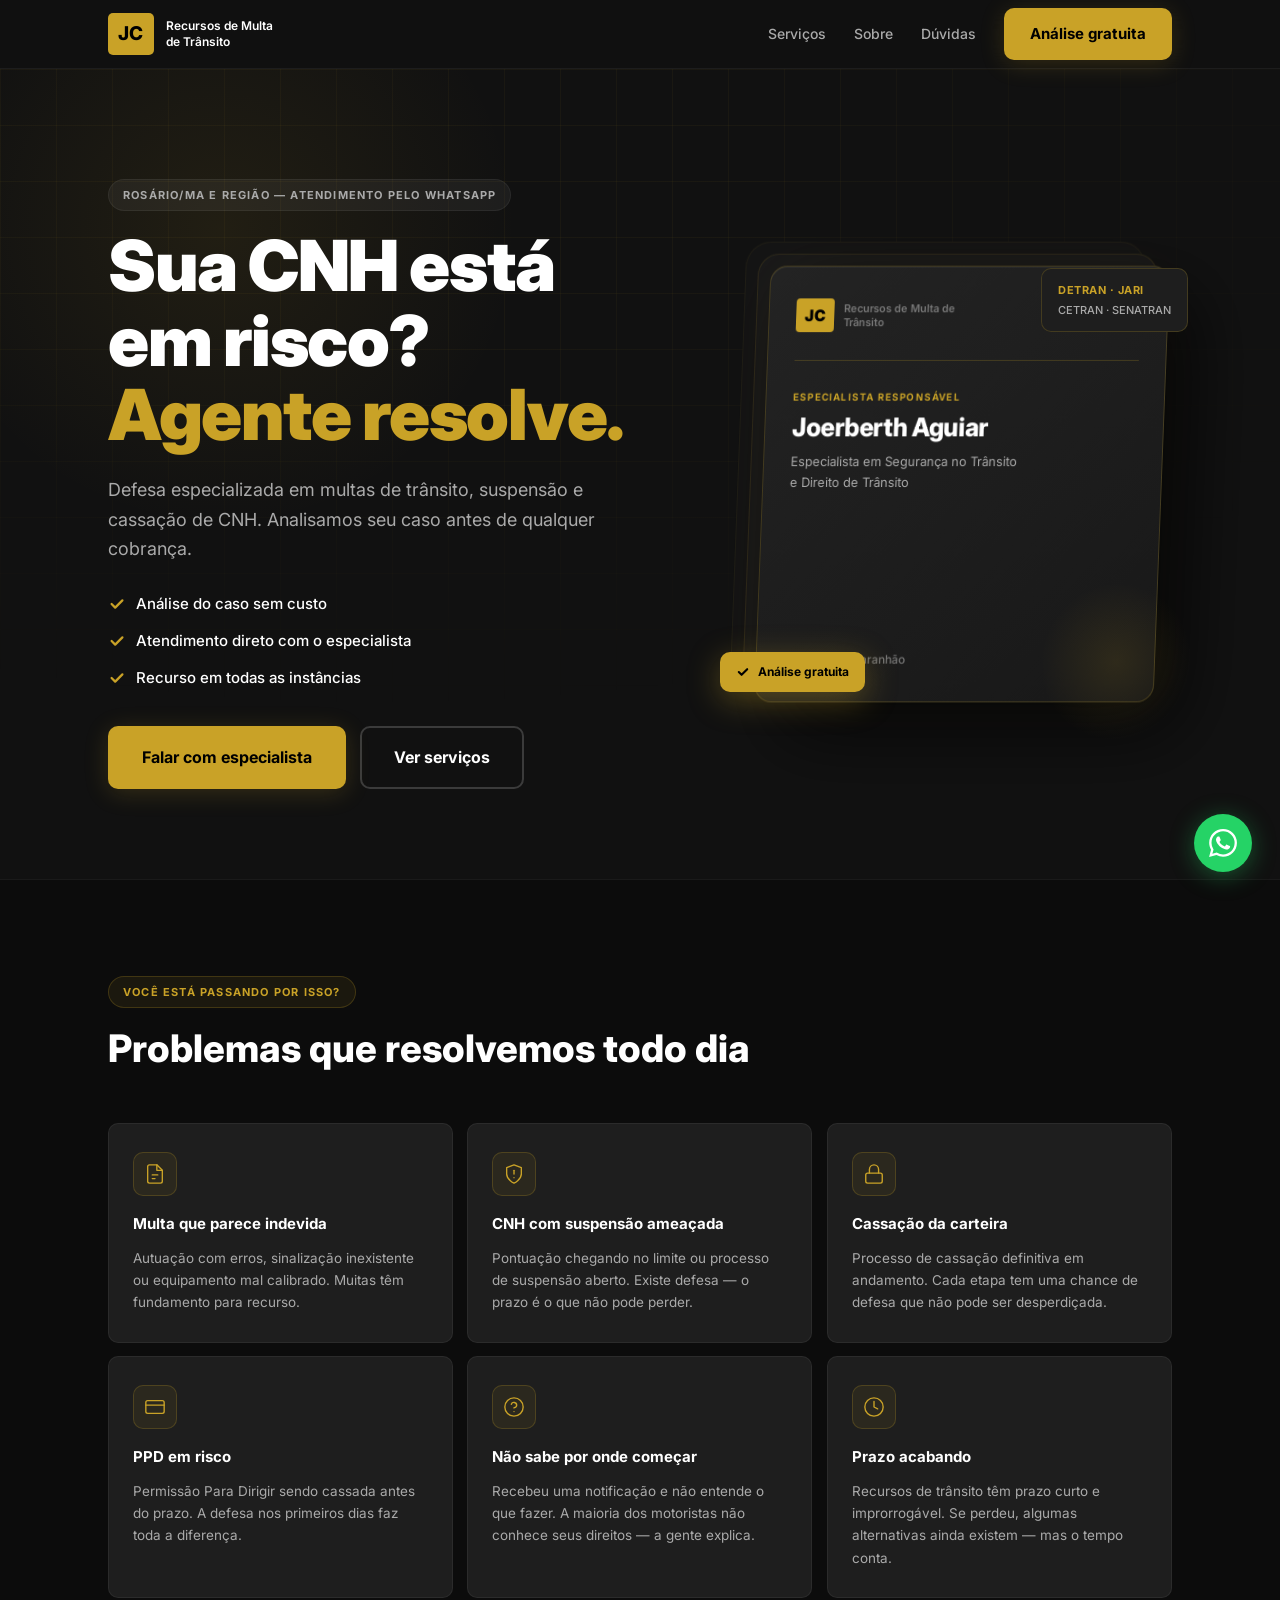
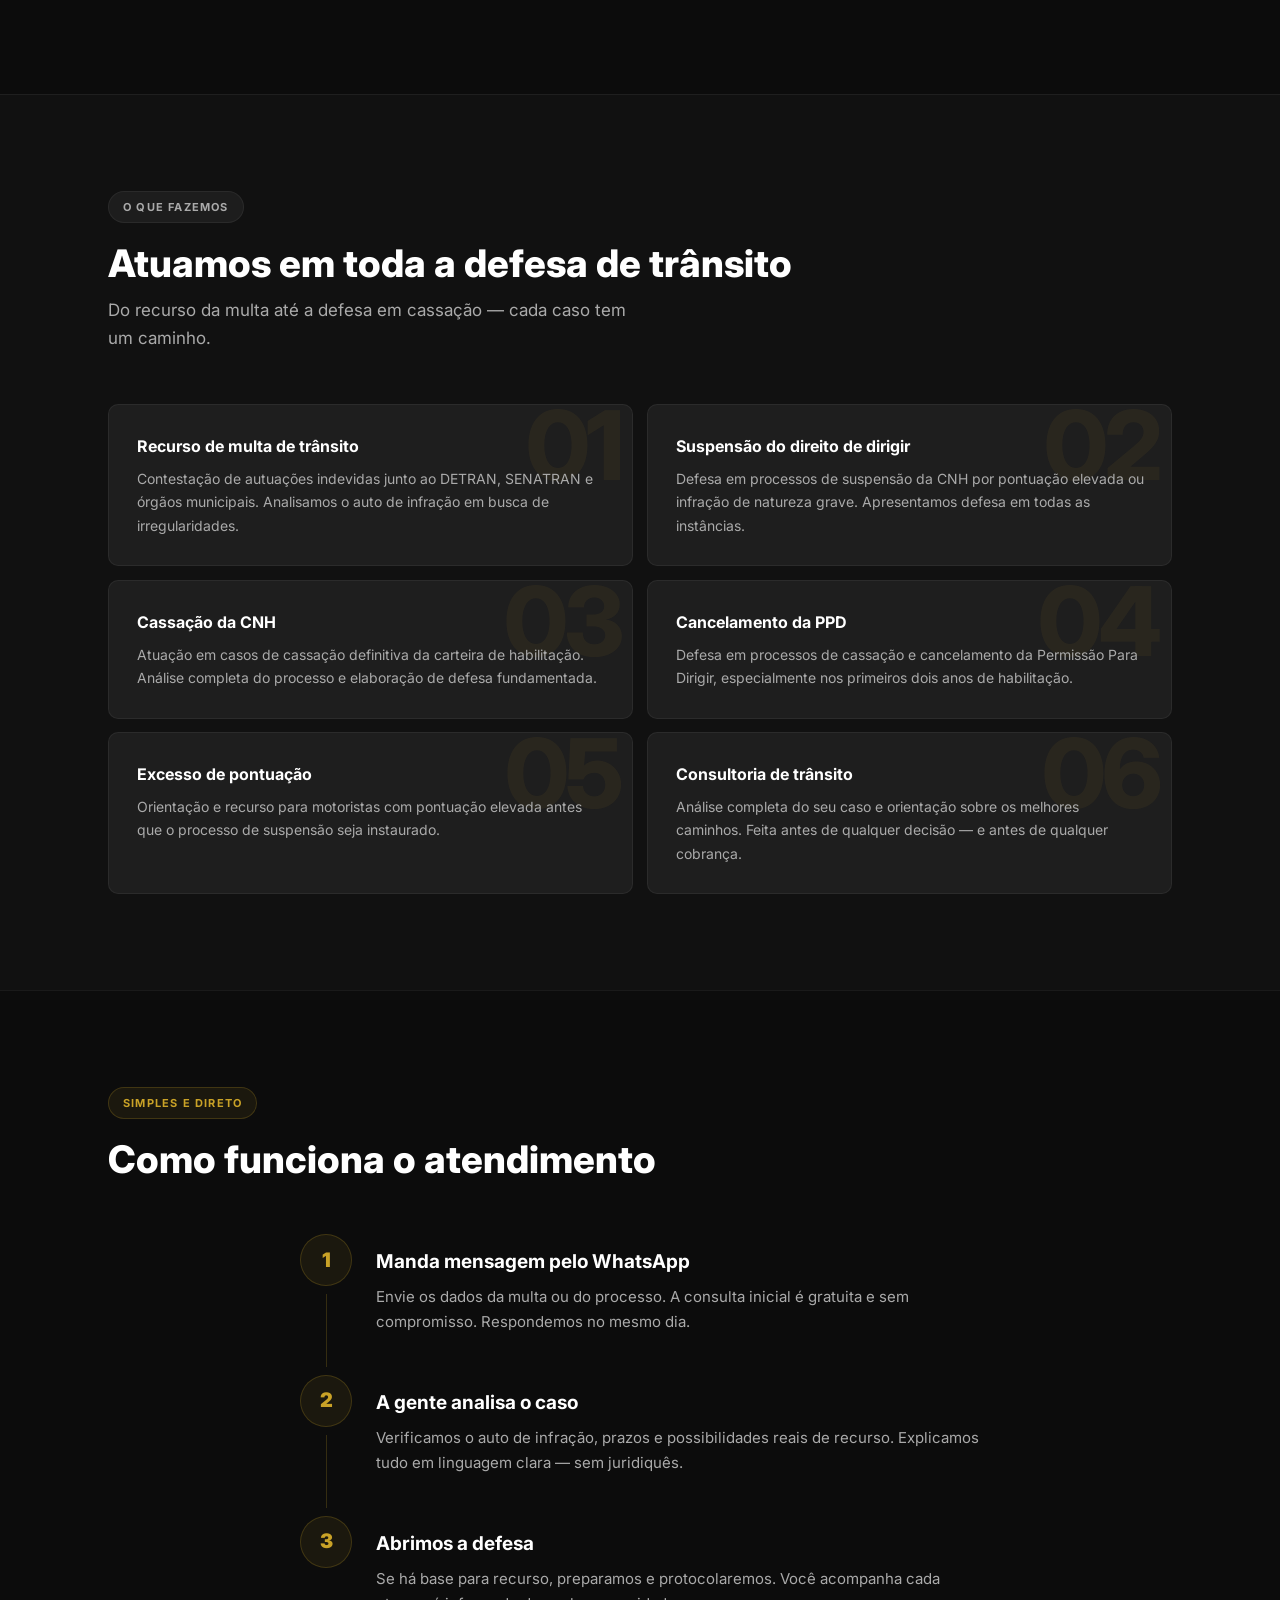
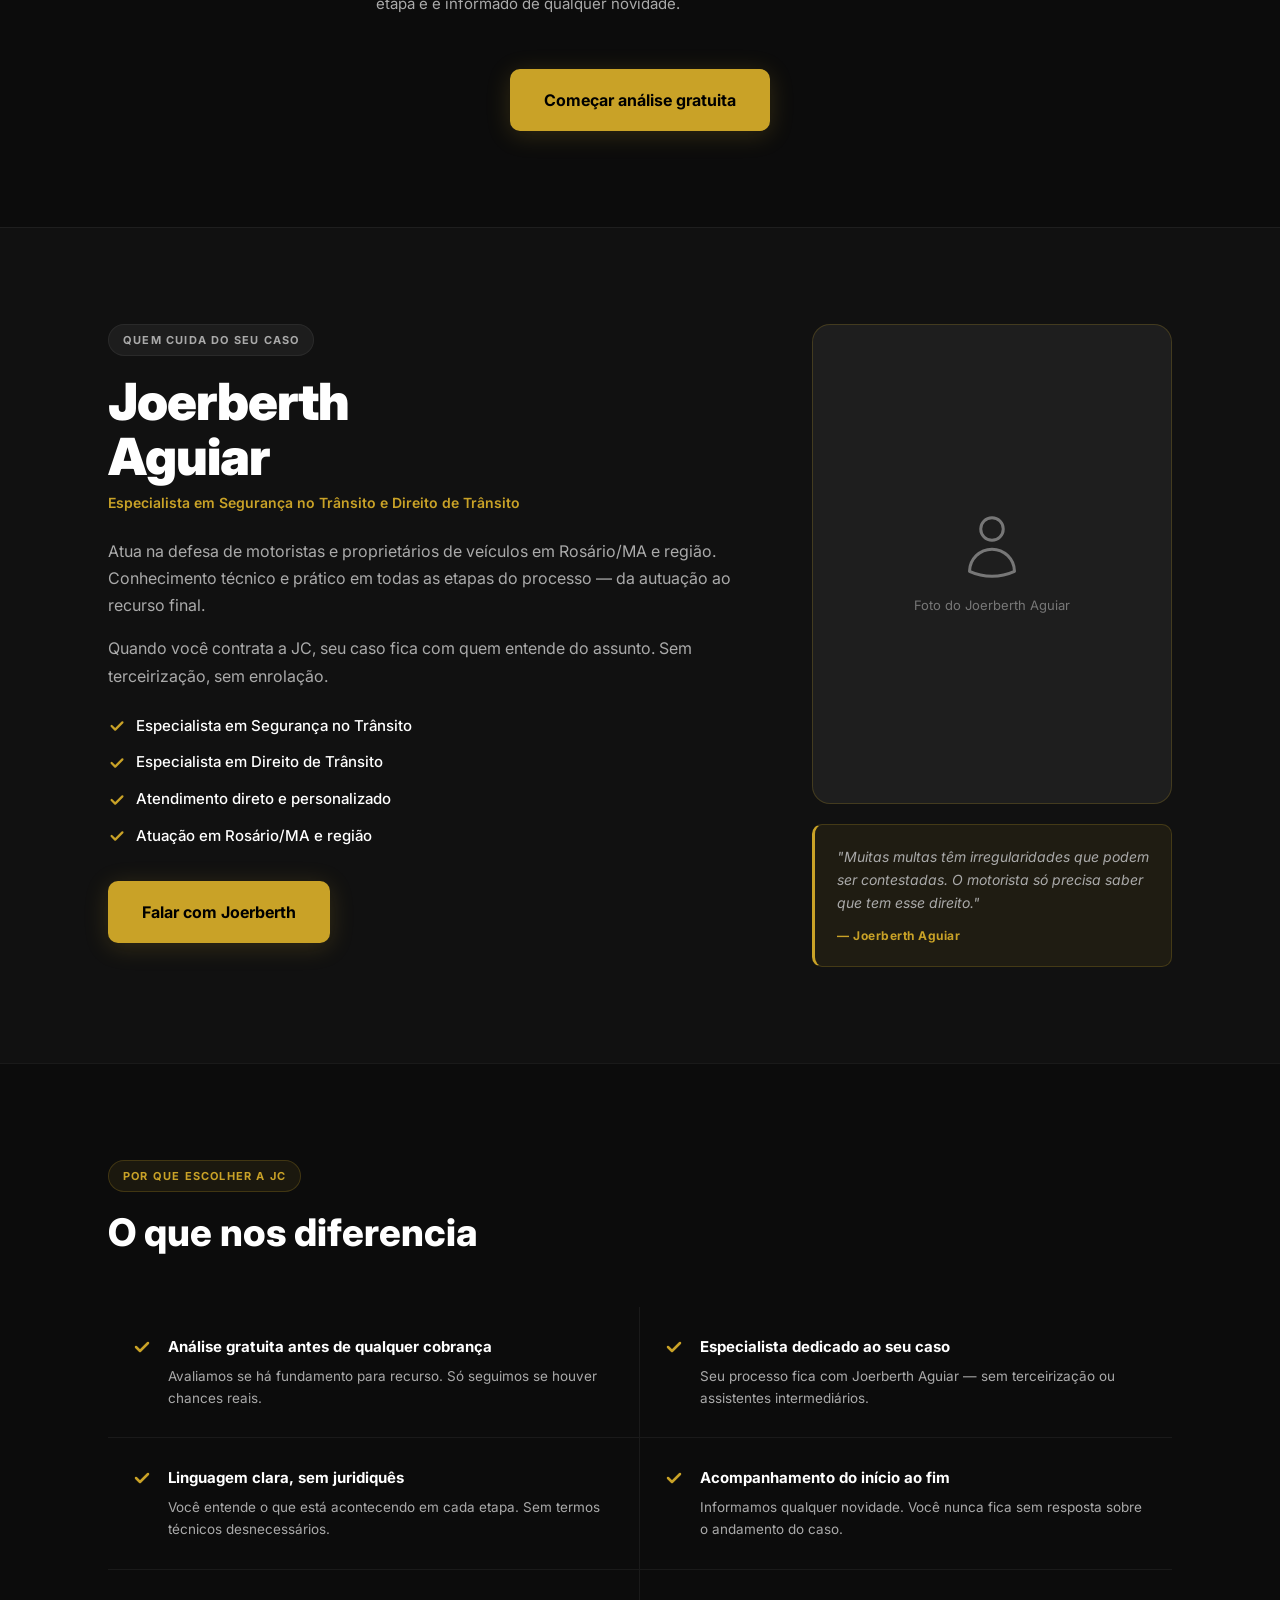
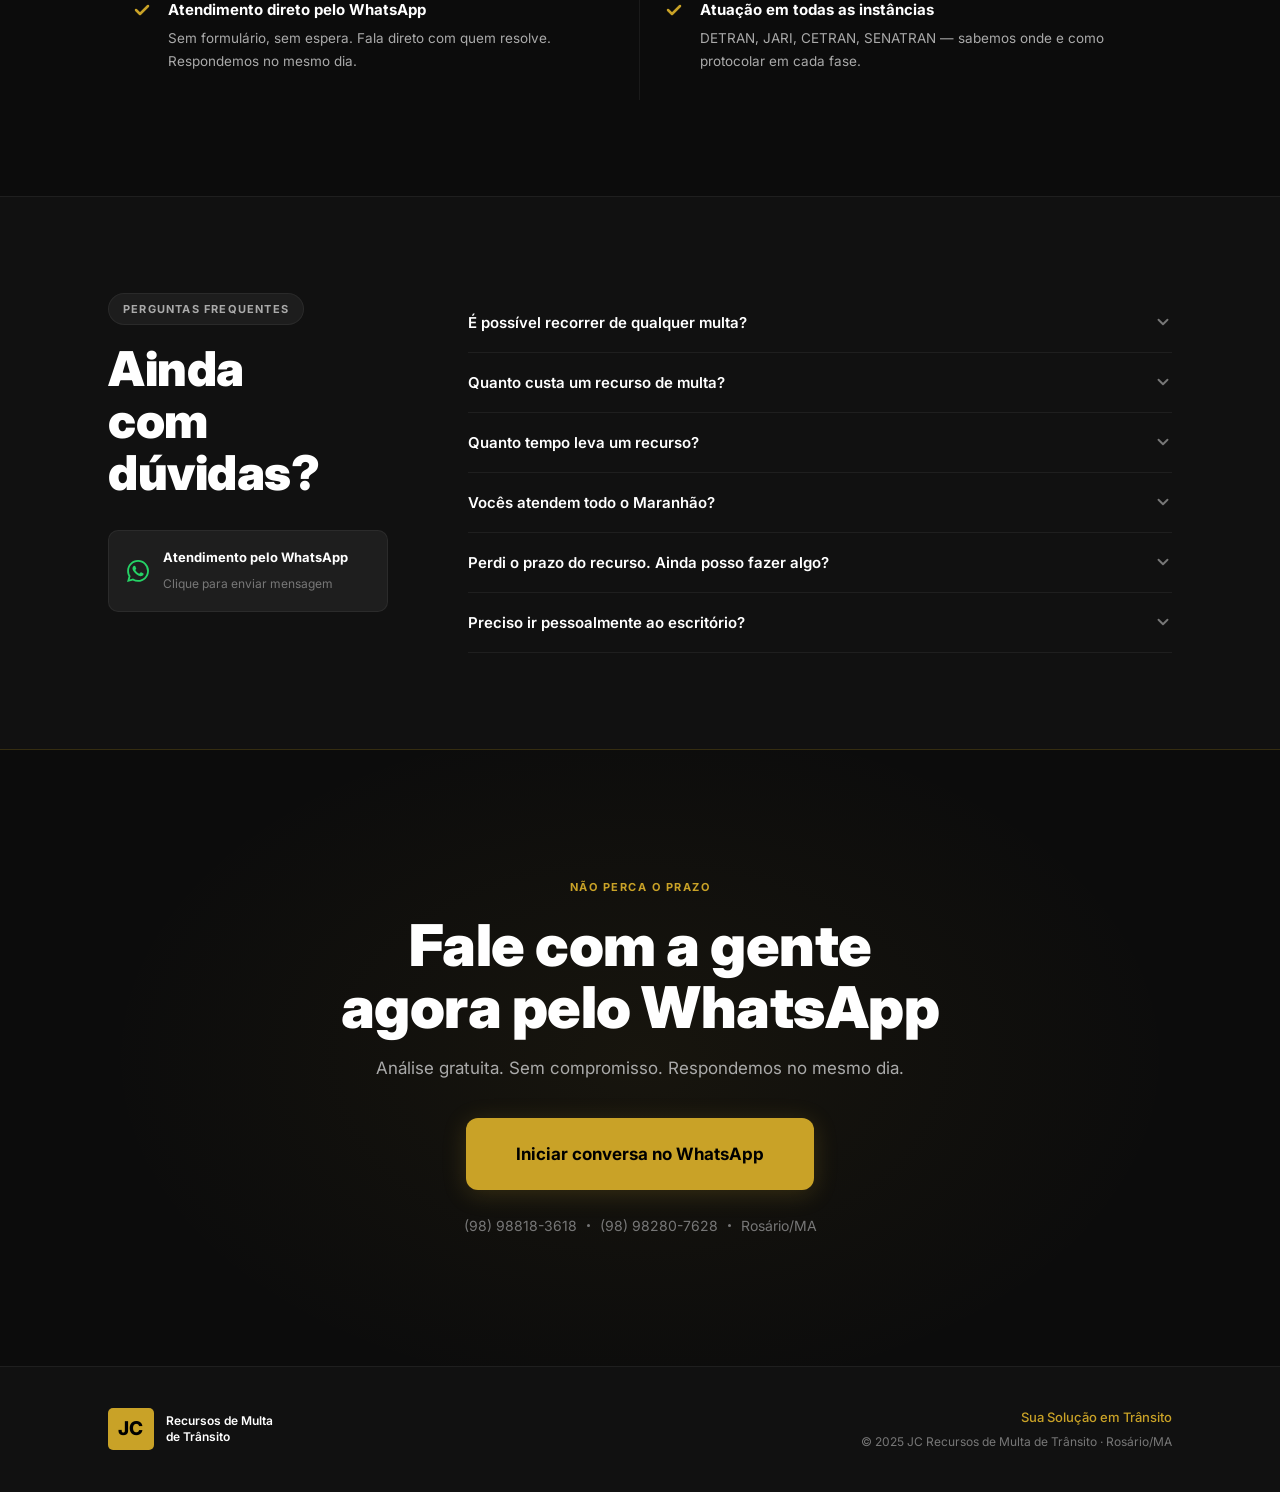
==== commit c7728b0d: "Melhora site com frontend-design skill e instala skills frontend-design e ui-ux-pro-max" ====
--- a/site/index.html
+++ b/site/index.html
@@ -14,9 +14,7 @@
 
   <!-- FLOATING WHATSAPP -->
   <a href="https://wa.me/5598988183618" target="_blank" rel="noopener" class="whatsapp-float" aria-label="Falar pelo WhatsApp">
-    <svg width="28" height="28" viewBox="0 0 24 24" fill="currentColor">
-      <path d="M17.472 14.382c-.297-.149-1.758-.867-2.03-.967-.273-.099-.471-.148-.67.15-.197.297-.767.966-.94 1.164-.173.199-.347.223-.644.075-.297-.15-1.255-.463-2.39-1.475-.883-.788-1.48-1.761-1.653-2.059-.173-.297-.018-.458.13-.606.134-.133.298-.347.446-.52.149-.174.198-.298.298-.497.099-.198.05-.371-.025-.52-.075-.149-.669-1.612-.916-2.207-.242-.579-.487-.5-.669-.51-.173-.008-.371-.01-.57-.01-.198 0-.52.074-.792.372-.272.297-1.04 1.016-1.04 2.479 0 1.462 1.065 2.875 1.213 3.074.149.198 2.096 3.2 5.077 4.487.709.306 1.262.489 1.694.625.712.227 1.36.195 1.871.118.571-.085 1.758-.719 2.006-1.413.248-.694.248-1.289.173-1.413-.074-.124-.272-.198-.57-.347m-5.421 7.403h-.004a9.87 9.87 0 01-5.031-1.378l-.361-.214-3.741.982.998-3.648-.235-.374a9.86 9.86 0 01-1.51-5.26c.001-5.45 4.436-9.884 9.888-9.884 2.64 0 5.122 1.03 6.988 2.898a9.825 9.825 0 012.893 6.994c-.003 5.45-4.437 9.884-9.885 9.884m8.413-18.297A11.815 11.815 0 0012.05 0C5.495 0 .16 5.335.157 11.892c0 2.096.547 4.142 1.588 5.945L.057 24l6.305-1.654a11.882 11.882 0 005.683 1.448h.005c6.554 0 11.89-5.335 11.893-11.893a11.821 11.821 0 00-3.48-8.413z"/>
-    </svg>
+    <svg width="28" height="28" viewBox="0 0 24 24" fill="currentColor"><path d="M17.472 14.382c-.297-.149-1.758-.867-2.03-.967-.273-.099-.471-.148-.67.15-.197.297-.767.966-.94 1.164-.173.199-.347.223-.644.075-.297-.15-1.255-.463-2.39-1.475-.883-.788-1.48-1.761-1.653-2.059-.173-.297-.018-.458.13-.606.134-.133.298-.347.446-.52.149-.174.198-.298.298-.497.099-.198.05-.371-.025-.52-.075-.149-.669-1.612-.916-2.207-.242-.579-.487-.5-.669-.51-.173-.008-.371-.01-.57-.01-.198 0-.52.074-.792.372-.272.297-1.04 1.016-1.04 2.479 0 1.462 1.065 2.875 1.213 3.074.149.198 2.096 3.2 5.077 4.487.709.306 1.262.489 1.694.625.712.227 1.36.195 1.871.118.571-.085 1.758-.719 2.006-1.413.248-.694.248-1.289.173-1.413-.074-.124-.272-.198-.57-.347m-5.421 7.403h-.004a9.87 9.87 0 01-5.031-1.378l-.361-.214-3.741.982.998-3.648-.235-.374a9.86 9.86 0 01-1.51-5.26c.001-5.45 4.436-9.884 9.888-9.884 2.64 0 5.122 1.03 6.988 2.898a9.825 9.825 0 012.893 6.994c-.003 5.45-4.437 9.884-9.885 9.884m8.413-18.297A11.815 11.815 0 0012.05 0C5.495 0 .16 5.335.157 11.892c0 2.096.547 4.142 1.588 5.945L.057 24l6.305-1.654a11.882 11.882 0 005.683 1.448h.005c6.554 0 11.89-5.335 11.893-11.893a11.821 11.821 0 00-3.48-8.413z"/></svg>
   </a>
 
   <!-- HEADER -->
@@ -37,84 +35,145 @@
 
   <!-- HERO -->
   <section class="hero">
+    <div class="hero__grid-bg" aria-hidden="true"></div>
     <div class="container hero__inner">
+
       <div class="hero__content">
-        <div class="pill">Rosário/MA e região — Atendimento pelo WhatsApp</div>
-        <h1 class="hero__title">Sua CNH está<br />em risco?<br /><span class="text-gold">A gente resolve.</span></h1>
-        <p class="hero__subtitle">
+        <div class="pill hero-stagger hero-stagger--1">Rosário/MA e região — Atendimento pelo WhatsApp</div>
+        <h1 class="hero__title hero-stagger hero-stagger--2">
+          Sua CNH está<br />em risco?<br />
+          <span class="text-gold">Agente resolve.</span>
+        </h1>
+        <p class="hero__subtitle hero-stagger hero-stagger--3">
           Defesa especializada em multas de trânsito, suspensão e cassação de CNH.
           Analisamos seu caso antes de qualquer cobrança.
         </p>
-        <ul class="hero__bullets">
-          <li><span class="check">✓</span> Análise do caso sem custo</li>
-          <li><span class="check">✓</span> Atendimento direto com o especialista</li>
-          <li><span class="check">✓</span> Recurso em todas as instâncias</li>
+        <ul class="hero__bullets hero-stagger hero-stagger--4">
+          <li>
+            <svg class="icon-check" viewBox="0 0 20 20" fill="none" stroke="currentColor" stroke-width="2.5" stroke-linecap="round" stroke-linejoin="round"><polyline points="4 10 8 14 16 6"/></svg>
+            Análise do caso sem custo
+          </li>
+          <li>
+            <svg class="icon-check" viewBox="0 0 20 20" fill="none" stroke="currentColor" stroke-width="2.5" stroke-linecap="round" stroke-linejoin="round"><polyline points="4 10 8 14 16 6"/></svg>
+            Atendimento direto com o especialista
+          </li>
+          <li>
+            <svg class="icon-check" viewBox="0 0 20 20" fill="none" stroke="currentColor" stroke-width="2.5" stroke-linecap="round" stroke-linejoin="round"><polyline points="4 10 8 14 16 6"/></svg>
+            Recurso em todas as instâncias
+          </li>
         </ul>
-        <div class="hero__actions">
+        <div class="hero__actions hero-stagger hero-stagger--5">
           <a href="https://wa.me/5598988183618" target="_blank" rel="noopener" class="btn btn--primary btn--lg">
             Falar com especialista
           </a>
           <a href="#servicos" class="btn btn--ghost btn--lg">Ver serviços</a>
         </div>
       </div>
-      <div class="hero__visual">
-        <div class="hero__photo-frame">
-          <!-- Placeholder: substituir pela foto do Joerberth -->
-          <div class="hero__photo-placeholder">
-            <div class="hero__photo-inner">
-              <svg width="64" height="64" viewBox="0 0 24 24" fill="none" stroke="currentColor" stroke-width="1.5">
-                <path stroke-linecap="round" stroke-linejoin="round" d="M15.75 6a3.75 3.75 0 11-7.5 0 3.75 3.75 0 017.5 0zM4.501 20.118a7.5 7.5 0 0114.998 0A17.933 17.933 0 0112 21.75c-2.676 0-5.216-.584-7.499-1.632z" />
-              </svg>
-              <p>Foto do<br />Joerberth Aguiar</p>
+
+      <!-- 3D card scene -->
+      <div class="hero__scene reveal reveal--delay">
+        <div class="hero__scene-perspective">
+          <div class="hero__card-stack">
+            <div class="hero__card-depth2"></div>
+            <div class="hero__card-depth1"></div>
+            <div class="hero__card3d">
+              <div class="hero__card3d-top">
+                <div class="hero__card3d-logo">JC</div>
+                <span class="hero__card3d-brand">Recursos de Multa de Trânsito</span>
+              </div>
+              <div class="hero__card3d-divider"></div>
+              <p class="hero__card3d-label">Especialista responsável</p>
+              <h3 class="hero__card3d-name">Joerberth Aguiar</h3>
+              <p class="hero__card3d-role">
+                Especialista em Segurança no Trânsito<br />
+                e Direito de Trânsito
+              </p>
+              <div class="hero__card3d-location">
+                <svg width="14" height="14" viewBox="0 0 24 24" fill="none" stroke="currentColor" stroke-width="2"><path d="M21 10c0 7-9 13-9 13s-9-6-9-13a9 9 0 0118 0z"/><circle cx="12" cy="10" r="3"/></svg>
+                Rosário, Maranhão
+              </div>
+              <div class="hero__card3d-glow" aria-hidden="true"></div>
             </div>
           </div>
-          <div class="hero__badge">
-            <strong>Especialista em</strong>
-            Segurança e Direito de Trânsito
-          </div>
-        </div>
-      </div>
+
+          <div class="hero__float hero__float--badge">
+            <svg width="16" height="16" viewBox="0 0 20 20" fill="none" stroke="currentColor" stroke-width="2.5" stroke-linecap="round" stroke-linejoin="round"><polyline points="4 10 8 14 16 6"/></svg>
+            Análise gratuita
+          </div>
+
+          <div class="hero__float hero__float--stat">
+            <strong>DETRAN · JARI</strong>
+            <span>CETRAN · SENATRAN</span>
+          </div>
+        </div>
+      </div>
+
     </div>
   </section>
 
   <!-- DORES -->
   <section class="section section--dark" id="dores">
     <div class="container">
-      <div class="section__header">
+      <div class="section__header reveal">
         <div class="pill pill--gold">Você está passando por isso?</div>
         <h2 class="section__title">Problemas que resolvemos todo dia</h2>
       </div>
       <div class="grid grid--3">
-        <div class="dor-card">
-          <div class="dor-card__icon">⚠</div>
+
+        <div class="dor-card tilt-card reveal">
+          <div class="dor-card__icon">
+            <svg viewBox="0 0 24 24" fill="none" stroke="currentColor" stroke-width="1.5" stroke-linecap="round" stroke-linejoin="round"><path d="M14 2H6a2 2 0 00-2 2v16a2 2 0 002 2h12a2 2 0 002-2V8z"/><polyline points="14 2 14 8 20 8"/><line x1="9" y1="13" x2="15" y2="13"/><line x1="9" y1="17" x2="12" y2="17"/></svg>
+          </div>
           <h3>Multa que parece indevida</h3>
           <p>Autuação com erros, sinalização inexistente ou equipamento mal calibrado. Muitas têm fundamento para recurso.</p>
-        </div>
-        <div class="dor-card">
-          <div class="dor-card__icon">⚠</div>
+          <div class="card-glow" aria-hidden="true"></div>
+        </div>
+
+        <div class="dor-card tilt-card reveal">
+          <div class="dor-card__icon">
+            <svg viewBox="0 0 24 24" fill="none" stroke="currentColor" stroke-width="1.5" stroke-linecap="round" stroke-linejoin="round"><path d="M12 22s8-4 8-10V5l-8-3-8 3v7c0 6 8 10 8 10z"/><line x1="12" y1="8" x2="12" y2="12"/><line x1="12" y1="16" x2="12.01" y2="16"/></svg>
+          </div>
           <h3>CNH com suspensão ameaçada</h3>
           <p>Pontuação chegando no limite ou processo de suspensão aberto. Existe defesa — o prazo é o que não pode perder.</p>
-        </div>
-        <div class="dor-card">
-          <div class="dor-card__icon">⚠</div>
+          <div class="card-glow" aria-hidden="true"></div>
+        </div>
+
+        <div class="dor-card tilt-card reveal">
+          <div class="dor-card__icon">
+            <svg viewBox="0 0 24 24" fill="none" stroke="currentColor" stroke-width="1.5" stroke-linecap="round" stroke-linejoin="round"><rect x="3" y="11" width="18" height="11" rx="2" ry="2"/><path d="M7 11V7a5 5 0 0110 0v4"/></svg>
+          </div>
           <h3>Cassação da carteira</h3>
           <p>Processo de cassação definitiva em andamento. Cada etapa tem uma chance de defesa que não pode ser desperdiçada.</p>
-        </div>
-        <div class="dor-card">
-          <div class="dor-card__icon">⚠</div>
+          <div class="card-glow" aria-hidden="true"></div>
+        </div>
+
+        <div class="dor-card tilt-card reveal">
+          <div class="dor-card__icon">
+            <svg viewBox="0 0 24 24" fill="none" stroke="currentColor" stroke-width="1.5" stroke-linecap="round" stroke-linejoin="round"><rect x="2" y="5" width="20" height="14" rx="2"/><line x1="2" y1="10" x2="22" y2="10"/></svg>
+          </div>
           <h3>PPD em risco</h3>
           <p>Permissão Para Dirigir sendo cassada antes do prazo. A defesa nos primeiros dias faz toda a diferença.</p>
-        </div>
-        <div class="dor-card">
-          <div class="dor-card__icon">⚠</div>
+          <div class="card-glow" aria-hidden="true"></div>
+        </div>
+
+        <div class="dor-card tilt-card reveal">
+          <div class="dor-card__icon">
+            <svg viewBox="0 0 24 24" fill="none" stroke="currentColor" stroke-width="1.5" stroke-linecap="round" stroke-linejoin="round"><circle cx="12" cy="12" r="10"/><path d="M9.09 9a3 3 0 015.83 1c0 2-3 3-3 3"/><line x1="12" y1="17" x2="12.01" y2="17"/></svg>
+          </div>
           <h3>Não sabe por onde começar</h3>
           <p>Recebeu uma notificação e não entende o que fazer. A maioria dos motoristas não conhece seus direitos — a gente explica.</p>
-        </div>
-        <div class="dor-card">
-          <div class="dor-card__icon">⚠</div>
+          <div class="card-glow" aria-hidden="true"></div>
+        </div>
+
+        <div class="dor-card tilt-card reveal">
+          <div class="dor-card__icon">
+            <svg viewBox="0 0 24 24" fill="none" stroke="currentColor" stroke-width="1.5" stroke-linecap="round" stroke-linejoin="round"><circle cx="12" cy="12" r="10"/><polyline points="12 6 12 12 16 14"/></svg>
+          </div>
           <h3>Prazo acabando</h3>
           <p>Recursos de trânsito têm prazo curto e improrrogável. Se perdeu, algumas alternativas ainda existem — mas o tempo conta.</p>
-        </div>
+          <div class="card-glow" aria-hidden="true"></div>
+        </div>
+
       </div>
     </div>
   </section>
@@ -122,59 +181,65 @@
   <!-- SERVIÇOS -->
   <section class="section" id="servicos">
     <div class="container">
-      <div class="section__header">
+      <div class="section__header reveal">
         <div class="pill">O que fazemos</div>
         <h2 class="section__title">Atuamos em toda a defesa de trânsito</h2>
         <p class="section__subtitle">Do recurso da multa até a defesa em cassação — cada caso tem um caminho.</p>
       </div>
       <div class="grid grid--2">
 
-        <div class="servico-card">
-          <div class="servico-card__num">01</div>
+        <div class="servico-card tilt-card reveal">
+          <div class="servico-card__num" aria-hidden="true">01</div>
           <div class="servico-card__body">
             <h3>Recurso de multa de trânsito</h3>
             <p>Contestação de autuações indevidas junto ao DETRAN, SENATRAN e órgãos municipais. Analisamos o auto de infração em busca de irregularidades.</p>
           </div>
-        </div>
-
-        <div class="servico-card">
-          <div class="servico-card__num">02</div>
+          <div class="card-glow" aria-hidden="true"></div>
+        </div>
+
+        <div class="servico-card tilt-card reveal">
+          <div class="servico-card__num" aria-hidden="true">02</div>
           <div class="servico-card__body">
             <h3>Suspensão do direito de dirigir</h3>
             <p>Defesa em processos de suspensão da CNH por pontuação elevada ou infração de natureza grave. Apresentamos defesa em todas as instâncias.</p>
           </div>
-        </div>
-
-        <div class="servico-card">
-          <div class="servico-card__num">03</div>
+          <div class="card-glow" aria-hidden="true"></div>
+        </div>
+
+        <div class="servico-card tilt-card reveal">
+          <div class="servico-card__num" aria-hidden="true">03</div>
           <div class="servico-card__body">
             <h3>Cassação da CNH</h3>
             <p>Atuação em casos de cassação definitiva da carteira de habilitação. Análise completa do processo e elaboração de defesa fundamentada.</p>
           </div>
-        </div>
-
-        <div class="servico-card">
-          <div class="servico-card__num">04</div>
+          <div class="card-glow" aria-hidden="true"></div>
+        </div>
+
+        <div class="servico-card tilt-card reveal">
+          <div class="servico-card__num" aria-hidden="true">04</div>
           <div class="servico-card__body">
             <h3>Cancelamento da PPD</h3>
             <p>Defesa em processos de cassação e cancelamento da Permissão Para Dirigir, especialmente nos primeiros dois anos de habilitação.</p>
           </div>
-        </div>
-
-        <div class="servico-card">
-          <div class="servico-card__num">05</div>
+          <div class="card-glow" aria-hidden="true"></div>
+        </div>
+
+        <div class="servico-card tilt-card reveal">
+          <div class="servico-card__num" aria-hidden="true">05</div>
           <div class="servico-card__body">
             <h3>Excesso de pontuação</h3>
             <p>Orientação e recurso para motoristas com pontuação elevada antes que o processo de suspensão seja instaurado.</p>
           </div>
-        </div>
-
-        <div class="servico-card">
-          <div class="servico-card__num">06</div>
+          <div class="card-glow" aria-hidden="true"></div>
+        </div>
+
+        <div class="servico-card tilt-card reveal">
+          <div class="servico-card__num" aria-hidden="true">06</div>
           <div class="servico-card__body">
             <h3>Consultoria de trânsito</h3>
             <p>Análise completa do seu caso e orientação sobre os melhores caminhos. Feita antes de qualquer decisão — e antes de qualquer cobrança.</p>
           </div>
+          <div class="card-glow" aria-hidden="true"></div>
         </div>
 
       </div>
@@ -184,34 +249,42 @@
   <!-- COMO FUNCIONA -->
   <section class="section section--dark" id="como-funciona">
     <div class="container">
-      <div class="section__header">
+      <div class="section__header reveal">
         <div class="pill pill--gold">Simples e direto</div>
         <h2 class="section__title">Como funciona o atendimento</h2>
       </div>
       <div class="steps">
-        <div class="step">
-          <div class="step__num">1</div>
+        <div class="step reveal">
+          <div class="step__num-wrap">
+            <div class="step__num">1</div>
+            <div class="step__line" aria-hidden="true"></div>
+          </div>
           <div class="step__body">
             <h3>Manda mensagem pelo WhatsApp</h3>
             <p>Envie os dados da multa ou do processo. A consulta inicial é gratuita e sem compromisso. Respondemos no mesmo dia.</p>
           </div>
         </div>
-        <div class="step">
-          <div class="step__num">2</div>
+        <div class="step reveal">
+          <div class="step__num-wrap">
+            <div class="step__num">2</div>
+            <div class="step__line" aria-hidden="true"></div>
+          </div>
           <div class="step__body">
             <h3>A gente analisa o caso</h3>
             <p>Verificamos o auto de infração, prazos e possibilidades reais de recurso. Explicamos tudo em linguagem clara — sem juridiquês.</p>
           </div>
         </div>
-        <div class="step">
-          <div class="step__num">3</div>
+        <div class="step step--last reveal">
+          <div class="step__num-wrap">
+            <div class="step__num">3</div>
+          </div>
           <div class="step__body">
             <h3>Abrimos a defesa</h3>
             <p>Se há base para recurso, preparamos e protocolaremos. Você acompanha cada etapa e é informado de qualquer novidade.</p>
           </div>
         </div>
       </div>
-      <div class="cta-center">
+      <div class="cta-center reveal">
         <a href="https://wa.me/5598988183618" target="_blank" rel="noopener" class="btn btn--primary btn--lg">
           Começar análise gratuita
         </a>
@@ -222,40 +295,50 @@
   <!-- SOBRE -->
   <section class="section" id="sobre">
     <div class="container sobre__grid">
-      <div class="sobre__content">
+      <div class="sobre__content reveal">
         <div class="pill">Quem cuida do seu caso</div>
-        <h2 class="sobre__title">Joerberth Aguiar</h2>
+        <h2 class="sobre__title">Joerberth<br />Aguiar</h2>
         <p class="sobre__role">Especialista em Segurança no Trânsito e Direito de Trânsito</p>
         <p class="sobre__text">
           Atua na defesa de motoristas e proprietários de veículos em Rosário/MA e região.
           Conhecimento técnico e prático em todas as etapas do processo — da autuação ao recurso final.
         </p>
         <p class="sobre__text">
-          Quando você contrata a JC, seu caso fica com quem entende do assunto.
-          Sem terceirização, sem enrolação.
+          Quando você contrata a JC, seu caso fica com quem entende do assunto. Sem terceirização, sem enrolação.
         </p>
         <ul class="sobre__lista">
-          <li><span class="check">✓</span> Especialista em Segurança no Trânsito</li>
-          <li><span class="check">✓</span> Especialista em Direito de Trânsito</li>
-          <li><span class="check">✓</span> Atendimento direto e personalizado</li>
-          <li><span class="check">✓</span> Atuação em Rosário/MA e região</li>
+          <li>
+            <svg class="icon-check" viewBox="0 0 20 20" fill="none" stroke="currentColor" stroke-width="2.5" stroke-linecap="round" stroke-linejoin="round"><polyline points="4 10 8 14 16 6"/></svg>
+            Especialista em Segurança no Trânsito
+          </li>
+          <li>
+            <svg class="icon-check" viewBox="0 0 20 20" fill="none" stroke="currentColor" stroke-width="2.5" stroke-linecap="round" stroke-linejoin="round"><polyline points="4 10 8 14 16 6"/></svg>
+            Especialista em Direito de Trânsito
+          </li>
+          <li>
+            <svg class="icon-check" viewBox="0 0 20 20" fill="none" stroke="currentColor" stroke-width="2.5" stroke-linecap="round" stroke-linejoin="round"><polyline points="4 10 8 14 16 6"/></svg>
+            Atendimento direto e personalizado
+          </li>
+          <li>
+            <svg class="icon-check" viewBox="0 0 20 20" fill="none" stroke="currentColor" stroke-width="2.5" stroke-linecap="round" stroke-linejoin="round"><polyline points="4 10 8 14 16 6"/></svg>
+            Atuação em Rosário/MA e região
+          </li>
         </ul>
         <a href="https://wa.me/5598988183618" target="_blank" rel="noopener" class="btn btn--primary btn--lg">
           Falar com Joerberth
         </a>
       </div>
-      <div class="sobre__foto">
-        <!-- Placeholder: substituir pela foto do Joerberth -->
+
+      <div class="sobre__visual reveal reveal--delay">
+        <!-- Substituir .foto-placeholder por <img> quando tiver a foto -->
         <div class="foto-placeholder">
-          <svg width="80" height="80" viewBox="0 0 24 24" fill="none" stroke="currentColor" stroke-width="1">
-            <path stroke-linecap="round" stroke-linejoin="round" d="M15.75 6a3.75 3.75 0 11-7.5 0 3.75 3.75 0 017.5 0zM4.501 20.118a7.5 7.5 0 0114.998 0A17.933 17.933 0 0112 21.75c-2.676 0-5.216-.584-7.499-1.632z" />
-          </svg>
-          <span>Foto do<br />Joerberth Aguiar</span>
-        </div>
-        <div class="sobre__quote">
+          <svg width="72" height="72" viewBox="0 0 24 24" fill="none" stroke="currentColor" stroke-width="1"><path stroke-linecap="round" stroke-linejoin="round" d="M15.75 6a3.75 3.75 0 11-7.5 0 3.75 3.75 0 017.5 0zM4.501 20.118a7.5 7.5 0 0114.998 0A17.933 17.933 0 0112 21.75c-2.676 0-5.216-.584-7.499-1.632z"/></svg>
+          <span>Foto do Joerberth Aguiar</span>
+        </div>
+        <blockquote class="sobre__quote">
           "Muitas multas têm irregularidades que podem ser contestadas. O motorista só precisa saber que tem esse direito."
-          <strong>— Joerberth Aguiar</strong>
-        </div>
+          <cite>— Joerberth Aguiar</cite>
+        </blockquote>
       </div>
     </div>
   </section>
@@ -263,48 +346,48 @@
   <!-- POR QUE A JC -->
   <section class="section section--dark">
     <div class="container">
-      <div class="section__header">
+      <div class="section__header reveal">
         <div class="pill pill--gold">Por que escolher a JC</div>
         <h2 class="section__title">O que nos diferencia</h2>
       </div>
       <div class="diferenciais">
-        <div class="diferencial-item">
-          <span class="check check--lg">✓</span>
+        <div class="diferencial-item reveal">
+          <svg class="icon-check icon-check--lg" viewBox="0 0 20 20" fill="none" stroke="currentColor" stroke-width="2.5" stroke-linecap="round" stroke-linejoin="round"><polyline points="4 10 8 14 16 6"/></svg>
           <div>
             <strong>Análise gratuita antes de qualquer cobrança</strong>
             <p>Avaliamos se há fundamento para recurso. Só seguimos se houver chances reais.</p>
           </div>
         </div>
-        <div class="diferencial-item">
-          <span class="check check--lg">✓</span>
+        <div class="diferencial-item reveal">
+          <svg class="icon-check icon-check--lg" viewBox="0 0 20 20" fill="none" stroke="currentColor" stroke-width="2.5" stroke-linecap="round" stroke-linejoin="round"><polyline points="4 10 8 14 16 6"/></svg>
           <div>
             <strong>Especialista dedicado ao seu caso</strong>
             <p>Seu processo fica com Joerberth Aguiar — sem terceirização ou assistentes intermediários.</p>
           </div>
         </div>
-        <div class="diferencial-item">
-          <span class="check check--lg">✓</span>
+        <div class="diferencial-item reveal">
+          <svg class="icon-check icon-check--lg" viewBox="0 0 20 20" fill="none" stroke="currentColor" stroke-width="2.5" stroke-linecap="round" stroke-linejoin="round"><polyline points="4 10 8 14 16 6"/></svg>
           <div>
             <strong>Linguagem clara, sem juridiquês</strong>
             <p>Você entende o que está acontecendo em cada etapa. Sem termos técnicos desnecessários.</p>
           </div>
         </div>
-        <div class="diferencial-item">
-          <span class="check check--lg">✓</span>
+        <div class="diferencial-item reveal">
+          <svg class="icon-check icon-check--lg" viewBox="0 0 20 20" fill="none" stroke="currentColor" stroke-width="2.5" stroke-linecap="round" stroke-linejoin="round"><polyline points="4 10 8 14 16 6"/></svg>
           <div>
             <strong>Acompanhamento do início ao fim</strong>
             <p>Informamos qualquer novidade. Você nunca fica sem resposta sobre o andamento do caso.</p>
           </div>
         </div>
-        <div class="diferencial-item">
-          <span class="check check--lg">✓</span>
-          <div>
-            <strong>Atendimento pelo WhatsApp</strong>
+        <div class="diferencial-item reveal">
+          <svg class="icon-check icon-check--lg" viewBox="0 0 20 20" fill="none" stroke="currentColor" stroke-width="2.5" stroke-linecap="round" stroke-linejoin="round"><polyline points="4 10 8 14 16 6"/></svg>
+          <div>
+            <strong>Atendimento direto pelo WhatsApp</strong>
             <p>Sem formulário, sem espera. Fala direto com quem resolve. Respondemos no mesmo dia.</p>
           </div>
         </div>
-        <div class="diferencial-item">
-          <span class="check check--lg">✓</span>
+        <div class="diferencial-item reveal">
+          <svg class="icon-check icon-check--lg" viewBox="0 0 20 20" fill="none" stroke="currentColor" stroke-width="2.5" stroke-linecap="round" stroke-linejoin="round"><polyline points="4 10 8 14 16 6"/></svg>
           <div>
             <strong>Atuação em todas as instâncias</strong>
             <p>DETRAN, JARI, CETRAN, SENATRAN — sabemos onde e como protocolar em cada fase.</p>
@@ -317,71 +400,70 @@
   <!-- FAQ -->
   <section class="section" id="faq">
     <div class="container faq__grid">
-      <div class="faq__left">
+      <div class="faq__left reveal">
         <div class="pill">Perguntas frequentes</div>
         <h2 class="faq__title">Ainda<br />com dúvidas?</h2>
         <a href="https://wa.me/5598988183618" target="_blank" rel="noopener" class="whatsapp-cta">
-          <svg width="24" height="24" viewBox="0 0 24 24" fill="currentColor">
-            <path d="M17.472 14.382c-.297-.149-1.758-.867-2.03-.967-.273-.099-.471-.148-.67.15-.197.297-.767.966-.94 1.164-.173.199-.347.223-.644.075-.297-.15-1.255-.463-2.39-1.475-.883-.788-1.48-1.761-1.653-2.059-.173-.297-.018-.458.13-.606.134-.133.298-.347.446-.52.149-.174.198-.298.298-.497.099-.198.05-.371-.025-.52-.075-.149-.669-1.612-.916-2.207-.242-.579-.487-.5-.669-.51-.173-.008-.371-.01-.57-.01-.198 0-.52.074-.792.372-.272.297-1.04 1.016-1.04 2.479 0 1.462 1.065 2.875 1.213 3.074.149.198 2.096 3.2 5.077 4.487.709.306 1.262.489 1.694.625.712.227 1.36.195 1.871.118.571-.085 1.758-.719 2.006-1.413.248-.694.248-1.289.173-1.413-.074-.124-.272-.198-.57-.347m-5.421 7.403h-.004a9.87 9.87 0 01-5.031-1.378l-.361-.214-3.741.982.998-3.648-.235-.374a9.86 9.86 0 01-1.51-5.26c.001-5.45 4.436-9.884 9.888-9.884 2.64 0 5.122 1.03 6.988 2.898a9.825 9.825 0 012.893 6.994c-.003 5.45-4.437 9.884-9.885 9.884m8.413-18.297A11.815 11.815 0 0012.05 0C5.495 0 .16 5.335.157 11.892c0 2.096.547 4.142 1.588 5.945L.057 24l6.305-1.654a11.882 11.882 0 005.683 1.448h.005c6.554 0 11.89-5.335 11.893-11.893a11.821 11.821 0 00-3.48-8.413z"/>
-          </svg>
+          <svg width="22" height="22" viewBox="0 0 24 24" fill="currentColor"><path d="M17.472 14.382c-.297-.149-1.758-.867-2.03-.967-.273-.099-.471-.148-.67.15-.197.297-.767.966-.94 1.164-.173.199-.347.223-.644.075-.297-.15-1.255-.463-2.39-1.475-.883-.788-1.48-1.761-1.653-2.059-.173-.297-.018-.458.13-.606.134-.133.298-.347.446-.52.149-.174.198-.298.298-.497.099-.198.05-.371-.025-.52-.075-.149-.669-1.612-.916-2.207-.242-.579-.487-.5-.669-.51-.173-.008-.371-.01-.57-.01-.198 0-.52.074-.792.372-.272.297-1.04 1.016-1.04 2.479 0 1.462 1.065 2.875 1.213 3.074.149.198 2.096 3.2 5.077 4.487.709.306 1.262.489 1.694.625.712.227 1.36.195 1.871.118.571-.085 1.758-.719 2.006-1.413.248-.694.248-1.289.173-1.413-.074-.124-.272-.198-.57-.347m-5.421 7.403h-.004a9.87 9.87 0 01-5.031-1.378l-.361-.214-3.741.982.998-3.648-.235-.374a9.86 9.86 0 01-1.51-5.26c.001-5.45 4.436-9.884 9.888-9.884 2.64 0 5.122 1.03 6.988 2.898a9.825 9.825 0 012.893 6.994c-.003 5.45-4.437 9.884-9.885 9.884m8.413-18.297A11.815 11.815 0 0012.05 0C5.495 0 .16 5.335.157 11.892c0 2.096.547 4.142 1.588 5.945L.057 24l6.305-1.654a11.882 11.882 0 005.683 1.448h.005c6.554 0 11.89-5.335 11.893-11.893a11.821 11.821 0 00-3.48-8.413z"/></svg>
           <div>
             <strong>Atendimento pelo WhatsApp</strong>
             <span>Clique para enviar mensagem</span>
           </div>
         </a>
       </div>
-      <div class="faq__right">
-        <div class="faq__item" onclick="toggleFaq(this)">
-          <div class="faq__question">
+
+      <div class="faq__right reveal reveal--delay">
+        <div class="faq__item">
+          <button class="faq__question" onclick="toggleFaq(this)" aria-expanded="false">
             <span>É possível recorrer de qualquer multa?</span>
-            <span class="faq__arrow">▼</span>
-          </div>
-          <div class="faq__answer">
-            Nem toda multa tem chances de recurso, mas vale analisar. Muitas autuações têm irregularidades que podem ser contestadas — sinalização inadequada, equipamento sem certificação, dados incorretos no auto de infração. Fazemos a análise antes de qualquer cobrança.
-          </div>
-        </div>
-        <div class="faq__item" onclick="toggleFaq(this)">
-          <div class="faq__question">
+            <svg class="faq__arrow" viewBox="0 0 24 24" fill="none" stroke="currentColor" stroke-width="2.5" stroke-linecap="round" stroke-linejoin="round"><polyline points="6 9 12 15 18 9"/></svg>
+          </button>
+          <div class="faq__answer" role="region">
+            Nem toda multa tem chances de recurso, mas vale analisar. Muitas autuações têm irregularidades — sinalização inadequada, equipamento sem certificação, dados incorretos no auto de infração. Fazemos a análise antes de qualquer cobrança.
+          </div>
+        </div>
+        <div class="faq__item">
+          <button class="faq__question" onclick="toggleFaq(this)" aria-expanded="false">
             <span>Quanto custa um recurso de multa?</span>
-            <span class="faq__arrow">▼</span>
-          </div>
-          <div class="faq__answer">
+            <svg class="faq__arrow" viewBox="0 0 24 24" fill="none" stroke="currentColor" stroke-width="2.5" stroke-linecap="round" stroke-linejoin="round"><polyline points="6 9 12 15 18 9"/></svg>
+          </button>
+          <div class="faq__answer" role="region">
             O valor varia conforme o tipo de infração e a complexidade do caso. A análise inicial é gratuita. Entre em contato pelo WhatsApp para conversar sobre o seu caso específico.
           </div>
         </div>
-        <div class="faq__item" onclick="toggleFaq(this)">
-          <div class="faq__question">
+        <div class="faq__item">
+          <button class="faq__question" onclick="toggleFaq(this)" aria-expanded="false">
             <span>Quanto tempo leva um recurso?</span>
-            <span class="faq__arrow">▼</span>
-          </div>
-          <div class="faq__answer">
+            <svg class="faq__arrow" viewBox="0 0 24 24" fill="none" stroke="currentColor" stroke-width="2.5" stroke-linecap="round" stroke-linejoin="round"><polyline points="6 9 12 15 18 9"/></svg>
+          </button>
+          <div class="faq__answer" role="region">
             O prazo depende do órgão responsável e do tipo de infração. Em geral, entre 30 e 90 dias. Mantemos o cliente informado durante todo o processo — você não fica no escuro esperando.
           </div>
         </div>
-        <div class="faq__item" onclick="toggleFaq(this)">
-          <div class="faq__question">
+        <div class="faq__item">
+          <button class="faq__question" onclick="toggleFaq(this)" aria-expanded="false">
             <span>Vocês atendem todo o Maranhão?</span>
-            <span class="faq__arrow">▼</span>
-          </div>
-          <div class="faq__answer">
-            Atendemos principalmente Rosário/MA e região. Para casos de outras cidades do Maranhão, consulte nossa disponibilidade pelo WhatsApp — em muitos casos conseguimos atender remotamente.
-          </div>
-        </div>
-        <div class="faq__item" onclick="toggleFaq(this)">
-          <div class="faq__question">
+            <svg class="faq__arrow" viewBox="0 0 24 24" fill="none" stroke="currentColor" stroke-width="2.5" stroke-linecap="round" stroke-linejoin="round"><polyline points="6 9 12 15 18 9"/></svg>
+          </button>
+          <div class="faq__answer" role="region">
+            Atendemos principalmente Rosário/MA e região. Para casos de outras cidades, consulte nossa disponibilidade pelo WhatsApp — em muitos casos conseguimos atender remotamente.
+          </div>
+        </div>
+        <div class="faq__item">
+          <button class="faq__question" onclick="toggleFaq(this)" aria-expanded="false">
             <span>Perdi o prazo do recurso. Ainda posso fazer algo?</span>
-            <span class="faq__arrow">▼</span>
-          </div>
-          <div class="faq__answer">
-            Depende da situação. Alguns recursos têm instâncias adicionais mesmo após prazo perdido em uma etapa. É importante analisar o caso para entender as alternativas disponíveis. Entre em contato quanto antes.
-          </div>
-        </div>
-        <div class="faq__item" onclick="toggleFaq(this)">
-          <div class="faq__question">
+            <svg class="faq__arrow" viewBox="0 0 24 24" fill="none" stroke="currentColor" stroke-width="2.5" stroke-linecap="round" stroke-linejoin="round"><polyline points="6 9 12 15 18 9"/></svg>
+          </button>
+          <div class="faq__answer" role="region">
+            Depende da situação. Alguns recursos têm instâncias adicionais mesmo após prazo perdido em uma etapa. É importante analisar o caso para entender as alternativas. Entre em contato quanto antes.
+          </div>
+        </div>
+        <div class="faq__item">
+          <button class="faq__question" onclick="toggleFaq(this)" aria-expanded="false">
             <span>Preciso ir pessoalmente ao escritório?</span>
-            <span class="faq__arrow">▼</span>
-          </div>
-          <div class="faq__answer">
+            <svg class="faq__arrow" viewBox="0 0 24 24" fill="none" stroke="currentColor" stroke-width="2.5" stroke-linecap="round" stroke-linejoin="round"><polyline points="6 9 12 15 18 9"/></svg>
+          </button>
+          <div class="faq__answer" role="region">
             Não é obrigatório. Grande parte do atendimento acontece pelo WhatsApp. Caso necessário, também atendemos presencialmente na Rua 13 de Maio, 268, Rosário/MA.
           </div>
         </div>
@@ -391,7 +473,8 @@
 
   <!-- CTA FINAL -->
   <section class="section section--cta">
-    <div class="container cta-final">
+    <div class="cta-final__bg" aria-hidden="true"></div>
+    <div class="container cta-final reveal">
       <p class="cta-final__eyebrow">Não perca o prazo</p>
       <h2 class="cta-final__title">Fale com a gente<br />agora pelo WhatsApp</h2>
       <p class="cta-final__sub">Análise gratuita. Sem compromisso. Respondemos no mesmo dia.</p>
@@ -400,9 +483,9 @@
       </a>
       <div class="cta-final__contatos">
         <span>(98) 98818-3618</span>
-        <span>·</span>
+        <span class="dot" aria-hidden="true"></span>
         <span>(98) 98280-7628</span>
-        <span>·</span>
+        <span class="dot" aria-hidden="true"></span>
         <span>Rosário/MA</span>
       </div>
     </div>
@@ -417,31 +500,74 @@
       </div>
       <div class="footer__right">
         <p class="footer__tagline">Sua Solução em Trânsito</p>
-        <p class="footer__copy">&copy; 2025 JC Recursos de Multa de Trânsito · Rosário/MA</p>
+        <p class="footer__copy">&copy; 2025 JC Recursos de Multa de Trânsito &middot; Rosário/MA</p>
       </div>
     </div>
   </footer>
 
   <script>
-    // Smooth scroll
+    /* ---- Smooth scroll ---- */
     document.querySelectorAll('a[href^="#"]').forEach(a => {
       a.addEventListener('click', e => {
-        const target = document.querySelector(a.getAttribute('href'));
-        if (target) { e.preventDefault(); target.scrollIntoView({ behavior: 'smooth' }); }
+        const t = document.querySelector(a.getAttribute('href'));
+        if (t) { e.preventDefault(); t.scrollIntoView({ behavior: 'smooth' }); }
       });
     });
 
-    // FAQ accordion
-    function toggleFaq(el) {
-      const isOpen = el.classList.contains('faq__item--open');
-      document.querySelectorAll('.faq__item').forEach(i => i.classList.remove('faq__item--open'));
-      if (!isOpen) el.classList.add('faq__item--open');
+    /* ---- Header scroll ---- */
+    const header = document.querySelector('.header');
+    window.addEventListener('scroll', () => {
+      header.classList.toggle('header--scrolled', scrollY > 20);
+    }, { passive: true });
+
+    /* ---- FAQ accordion ---- */
+    function toggleFaq(btn) {
+      const item = btn.closest('.faq__item');
+      const isOpen = item.classList.contains('faq__item--open');
+      document.querySelectorAll('.faq__item').forEach(i => {
+        i.classList.remove('faq__item--open');
+        i.querySelector('.faq__question').setAttribute('aria-expanded', 'false');
+      });
+      if (!isOpen) {
+        item.classList.add('faq__item--open');
+        btn.setAttribute('aria-expanded', 'true');
+      }
     }
 
-    // Header scroll shadow
-    window.addEventListener('scroll', () => {
-      document.querySelector('.header').classList.toggle('header--scrolled', window.scrollY > 20);
+    /* ---- Card tilt + glow ---- */
+    document.querySelectorAll('.tilt-card').forEach(card => {
+      const glow = card.querySelector('.card-glow');
+
+      card.addEventListener('mousemove', e => {
+        const r = card.getBoundingClientRect();
+        const x = (e.clientX - r.left) / r.width;
+        const y = (e.clientY - r.top) / r.height;
+        const rx = (x - 0.5) * 14;
+        const ry = (y - 0.5) * 14;
+        card.style.transform = `perspective(640px) rotateY(${rx}deg) rotateX(${-ry}deg) scale3d(1.02,1.02,1.02)`;
+        if (glow) {
+          glow.style.left = `${x * 100}%`;
+          glow.style.top  = `${y * 100}%`;
+          glow.style.opacity = '1';
+        }
+      });
+
+      card.addEventListener('mouseleave', () => {
+        card.style.transform = '';
+        if (glow) glow.style.opacity = '0';
+      });
     });
+
+    /* ---- Scroll reveal ---- */
+    const observer = new IntersectionObserver(entries => {
+      entries.forEach(e => {
+        if (e.isIntersecting) {
+          e.target.classList.add('reveal--visible');
+          observer.unobserve(e.target);
+        }
+      });
+    }, { threshold: 0.12 });
+    document.querySelectorAll('.reveal').forEach(el => observer.observe(el));
   </script>
 
 </body>
--- a/site/style.css
+++ b/site/style.css
@@ -5,24 +5,26 @@
 *, *::before, *::after { box-sizing: border-box; margin: 0; padding: 0; }
 
 :root {
-  --bg:        #141414;
-  --bg-dark:   #0F0F0F;
-  --bg-alt:    #1E1E1E;
-  --card:      #242424;
-  --card-hover:#2C2C2C;
-  --gold:      #C9A227;
-  --gold-dim:  #a88620;
-  --gold-soft: rgba(201,162,39,.12);
-  --white:     #FFFFFF;
-  --muted:     #888888;
-  --muted-lt:  #AAAAAA;
-  --border:    rgba(255,255,255,.07);
-  --border-g:  rgba(201,162,39,.2);
-  --font:      'Inter', sans-serif;
-  --radius:    8px;
-  --radius-lg: 16px;
-  --max-w:     1120px;
-  --transition: .2s ease;
+  --bg:           #111111;
+  --bg-dark:      #0C0C0C;
+  --bg-alt:       #181818;
+  --card:         #1E1E1E;
+  --card-h:       #242424;
+  --gold:         #C9A227;
+  --gold-dim:     #a88620;
+  --gold-glow:    rgba(201,162,39,.18);
+  --gold-soft:    rgba(201,162,39,.08);
+  --white:        #FFFFFF;
+  --muted:        #777777;
+  --muted-lt:     #AAAAAA;
+  --border:       rgba(255,255,255,.06);
+  --border-g:     rgba(201,162,39,.22);
+  --font:         'Inter', sans-serif;
+  --font-display: 'Inter', sans-serif;
+  --radius:       10px;
+  --radius-lg:    18px;
+  --max-w:        1120px;
+  --ease:         cubic-bezier(.25,.46,.45,.94);
 }
 
 html { scroll-behavior: smooth; }
@@ -32,20 +34,68 @@
   background: var(--bg);
   color: var(--white);
   font-size: 16px;
-  line-height: 1.6;
+  line-height: 1.65;
   -webkit-font-smoothing: antialiased;
+  overflow-x: hidden;
 }
 
 /* ---- Layout ---- */
 
 .container { max-width: var(--max-w); margin: 0 auto; padding: 0 28px; }
-.grid { display: grid; gap: 16px; }
+.grid { display: grid; gap: 14px; }
 .grid--2 { grid-template-columns: repeat(2, 1fr); }
 .grid--3 { grid-template-columns: repeat(3, 1fr); }
 
+/* ---- Scroll reveal ---- */
+
+.reveal {
+  opacity: 0;
+  transform: translateY(28px);
+  transition: opacity .55s var(--ease), transform .55s var(--ease);
+}
+.reveal--delay { transition-delay: .15s; }
+.reveal--visible { opacity: 1; transform: translateY(0); }
+
+/* ---- Hero orchestrated stagger ---- */
+
+.hero-stagger {
+  opacity: 0;
+  transform: translateY(22px);
+  animation: heroStagger .65s var(--ease) forwards;
+}
+.hero-stagger--1 { animation-delay: .05s; }
+.hero-stagger--2 { animation-delay: .2s; }
+.hero-stagger--3 { animation-delay: .38s; }
+.hero-stagger--4 { animation-delay: .52s; }
+.hero-stagger--5 { animation-delay: .66s; }
+
+@keyframes heroStagger {
+  to { opacity: 1; transform: translateY(0); }
+}
+
 /* ---- Typography ---- */
 
 .text-gold { color: var(--gold); }
+
+h1, h2, h3,
+.hero__title,
+.section__title,
+.sobre__title,
+.faq__title,
+.cta-final__title,
+.step h3 {
+  font-family: var(--font-display);
+}
+
+/* ---- SVG icons ---- */
+
+.icon-check {
+  width: 18px;
+  height: 18px;
+  color: var(--gold);
+  flex-shrink: 0;
+}
+.icon-check--lg { width: 20px; height: 20px; margin-top: 2px; }
 
 /* ---- Buttons ---- */
 
@@ -53,6 +103,7 @@
   display: inline-flex;
   align-items: center;
   justify-content: center;
+  gap: 8px;
   font-family: var(--font);
   font-weight: 700;
   font-size: 15px;
@@ -60,50 +111,76 @@
   border-radius: var(--radius);
   text-decoration: none;
   cursor: pointer;
-  transition: all var(--transition);
+  transition: background .18s, transform .18s, box-shadow .18s;
   border: 2px solid transparent;
-  white-space: nowrap;
-}
-.btn--primary { background: var(--gold); color: #000; }
-.btn--primary:hover { background: var(--gold-dim); transform: translateY(-1px); }
-.btn--ghost { color: var(--white); border-color: rgba(255,255,255,.2); background: transparent; }
-.btn--ghost:hover { border-color: rgba(255,255,255,.5); }
-.btn--lg { padding: 16px 32px; font-size: 16px; }
-.btn--xl { padding: 20px 48px; font-size: 18px; }
+}
+.btn--primary {
+  background: var(--gold);
+  color: #000;
+  box-shadow: 0 4px 24px rgba(201,162,39,.2);
+}
+.btn--primary:hover {
+  background: var(--gold-dim);
+  transform: translateY(-2px);
+  box-shadow: 0 8px 32px rgba(201,162,39,.32);
+}
+.btn--ghost {
+  color: var(--white);
+  border-color: rgba(255,255,255,.18);
+  background: transparent;
+}
+.btn--ghost:hover { border-color: rgba(255,255,255,.45); background: rgba(255,255,255,.03); }
+.btn--lg  { padding: 16px 32px; font-size: 16px; }
+.btn--xl  { padding: 20px 48px; font-size: 17px; border-radius: 12px; }
 
 /* ---- Pills ---- */
 
 .pill {
   display: inline-block;
-  font-size: 12px;
-  font-weight: 600;
-  letter-spacing: 1px;
+  font-size: 11px;
+  font-weight: 700;
+  letter-spacing: 1.2px;
   text-transform: uppercase;
   color: var(--muted-lt);
-  background: rgba(255,255,255,.06);
+  background: rgba(255,255,255,.05);
   border: 1px solid var(--border);
   padding: 6px 14px;
   border-radius: 100px;
-  margin-bottom: 20px;
+  margin-bottom: 18px;
 }
 .pill--gold { color: var(--gold); background: var(--gold-soft); border-color: var(--border-g); }
 
-/* ---- Check marks ---- */
-
-.check { color: var(--gold); font-weight: 700; margin-right: 8px; }
-.check--lg { color: var(--gold); font-size: 18px; font-weight: 700; flex-shrink: 0; margin-top: 3px; }
-
-/* ---- Section headers ---- */
-
-.section__header { margin-bottom: 52px; }
-.section__title { font-size: clamp(28px, 3vw, 38px); font-weight: 800; line-height: 1.2; margin-bottom: 10px; }
-.section__subtitle { font-size: 17px; color: var(--muted-lt); max-width: 560px; }
-
-/* ---- Sections ---- */
+/* ---- Tilt + glow cards ---- */
+
+.tilt-card {
+  position: relative;
+  overflow: hidden;
+  transition: transform .15s var(--ease), box-shadow .3s;
+  will-change: transform;
+}
+.tilt-card:hover { box-shadow: 0 20px 60px rgba(0,0,0,.4); }
+
+.card-glow {
+  position: absolute;
+  width: 240px;
+  height: 240px;
+  background: radial-gradient(circle, var(--gold-glow) 0%, transparent 70%);
+  border-radius: 50%;
+  pointer-events: none;
+  transform: translate(-50%, -50%);
+  opacity: 0;
+  transition: opacity .3s;
+}
+
+/* ---- Section base ---- */
 
 .section { padding: 96px 0; border-top: 1px solid var(--border); }
 .section--dark { background: var(--bg-dark); }
-.section--cta { background: var(--bg-dark); text-align: center; border-top: 1px solid var(--border-g); }
+.section--cta  { position: relative; overflow: hidden; background: var(--bg-dark); border-top: 1px solid var(--border-g); text-align: center; }
+
+.section__header { margin-bottom: 52px; }
+.section__title  { font-size: clamp(28px, 3vw, 38px); font-weight: 800; line-height: 1.18; margin-bottom: 10px; }
+.section__subtitle { font-size: 17px; color: var(--muted-lt); max-width: 520px; }
 
 /* ---- Floating WhatsApp ---- */
 
@@ -112,18 +189,18 @@
   bottom: 28px;
   right: 28px;
   z-index: 999;
-  width: 56px;
-  height: 56px;
+  width: 58px;
+  height: 58px;
   background: #25D366;
   border-radius: 50%;
   display: flex;
   align-items: center;
   justify-content: center;
   color: #fff;
-  box-shadow: 0 4px 20px rgba(37,211,102,.4);
-  transition: transform var(--transition), box-shadow var(--transition);
-}
-.whatsapp-float:hover { transform: scale(1.1); box-shadow: 0 6px 28px rgba(37,211,102,.5); }
+  box-shadow: 0 4px 24px rgba(37,211,102,.35);
+  transition: transform .2s, box-shadow .2s;
+}
+.whatsapp-float:hover { transform: scale(1.12); box-shadow: 0 8px 36px rgba(37,211,102,.5); }
 
 /* ---- Header ---- */
 
@@ -131,143 +208,405 @@
   position: sticky;
   top: 0;
   z-index: 100;
-  background: rgba(20,20,20,.85);
-  backdrop-filter: blur(12px);
+  background: rgba(17,17,17,.88);
+  backdrop-filter: blur(16px);
+  -webkit-backdrop-filter: blur(16px);
   border-bottom: 1px solid var(--border);
-  transition: border-color var(--transition), box-shadow var(--transition);
-}
-.header--scrolled { box-shadow: 0 4px 24px rgba(0,0,0,.4); border-color: var(--border-g); }
+  transition: border-color .3s, box-shadow .3s;
+}
+.header--scrolled { border-color: var(--border-g); box-shadow: 0 4px 32px rgba(0,0,0,.5); }
 .header__inner { display: flex; align-items: center; justify-content: space-between; height: 68px; }
 
 /* ---- Logo ---- */
 
 .logo { display: flex; align-items: center; gap: 12px; text-decoration: none; }
 .logo__mark {
-  font-size: 20px;
+  font-family: var(--font-display);
+  font-size: 19px;
+  font-weight: 800;
+  color: #000;
+  background: var(--gold);
+  padding: 5px 10px;
+  border-radius: 5px;
+  letter-spacing: .3px;
+  flex-shrink: 0;
+}
+.logo__text { font-size: 12px; font-weight: 600; color: var(--white); line-height: 1.35; }
+
+/* ---- Nav ---- */
+
+.nav { display: flex; align-items: center; gap: 28px; }
+.nav__link { font-size: 14px; font-weight: 500; color: var(--muted-lt); text-decoration: none; transition: color .18s; }
+.nav__link:hover { color: var(--white); }
+
+/* ---- Hero ---- */
+
+.hero { padding: 110px 0 90px; position: relative; overflow: hidden; border-top: none; }
+
+.hero::before {
+  content: '';
+  position: absolute;
+  top: -180px;
+  left: -120px;
+  width: 680px;
+  height: 680px;
+  background: radial-gradient(circle, rgba(201,162,39,.09) 0%, transparent 62%);
+  pointer-events: none;
+}
+
+.hero__grid-bg {
+  position: absolute;
+  inset: 0;
+  background-image:
+    linear-gradient(rgba(201,162,39,.05) 1px, transparent 1px),
+    linear-gradient(90deg, rgba(201,162,39,.05) 1px, transparent 1px);
+  background-size: 56px 56px;
+  mask-image: radial-gradient(ellipse 90% 70% at 30% 10%, black 30%, transparent 100%);
+  pointer-events: none;
+}
+
+.hero__inner {
+  display: grid;
+  grid-template-columns: 1fr 440px;
+  gap: 72px;
+  align-items: center;
+  position: relative;
+}
+
+.hero__content { max-width: 580px; }
+
+.hero__title {
+  font-size: clamp(44px, 5.5vw, 72px);
+  font-weight: 900;
+  line-height: 1.06;
+  letter-spacing: -1.5px;
+  margin-bottom: 22px;
+}
+
+.hero__subtitle {
+  font-size: 18px;
+  color: var(--muted-lt);
+  line-height: 1.65;
+  margin-bottom: 28px;
+  max-width: 500px;
+}
+
+.hero__bullets { list-style: none; margin-bottom: 36px; display: flex; flex-direction: column; gap: 12px; }
+.hero__bullets li { font-size: 15px; font-weight: 500; display: flex; align-items: center; gap: 10px; }
+.hero__actions { display: flex; gap: 14px; flex-wrap: wrap; }
+
+/* ---- Hero 3D scene ---- */
+
+.hero__scene { position: relative; height: 480px; }
+
+.hero__scene-perspective {
+  perspective: 1100px;
+  perspective-origin: 50% 40%;
+  position: relative;
+  height: 100%;
+}
+
+.hero__card-stack {
+  position: absolute;
+  inset: 20px 0 20px 20px;
+}
+
+.hero__card3d {
+  position: absolute;
+  inset: 0;
+  background: linear-gradient(145deg, #232323, #181818);
+  border: 1px solid var(--border-g);
+  border-radius: var(--radius-lg);
+  padding: 32px 28px;
+  transform: rotateY(-18deg) rotateX(7deg);
+  box-shadow:
+    28px 28px 80px rgba(0,0,0,.7),
+    0 0 60px rgba(201,162,39,.05),
+    inset 0 1px 0 rgba(255,255,255,.06);
+  animation: floatCard 5s ease-in-out infinite;
+  display: flex;
+  flex-direction: column;
+  gap: 0;
+  z-index: 3;
+}
+
+.hero__card-depth1 {
+  position: absolute;
+  inset: -12px 12px 12px -12px;
+  background: #191919;
+  border: 1px solid rgba(201,162,39,.12);
+  border-radius: 22px;
+  transform: rotateY(-18deg) rotateX(7deg);
+  animation: floatCard 5s ease-in-out infinite;
+  animation-delay: -.2s;
+  z-index: 2;
+}
+
+.hero__card-depth2 {
+  position: absolute;
+  inset: -24px 24px 24px -24px;
+  background: #141414;
+  border: 1px solid rgba(201,162,39,.06);
+  border-radius: 26px;
+  transform: rotateY(-18deg) rotateX(7deg);
+  animation: floatCard 5s ease-in-out infinite;
+  animation-delay: -.4s;
+  z-index: 1;
+}
+
+@keyframes floatCard {
+  0%, 100% { transform: rotateY(-18deg) rotateX(7deg) translateY(0); }
+  50%       { transform: rotateY(-18deg) rotateX(7deg) translateY(-10px); }
+}
+
+.hero__card3d-top {
+  display: flex;
+  align-items: center;
+  gap: 10px;
+  margin-bottom: 28px;
+}
+.hero__card3d-logo {
+  font-size: 16px;
   font-weight: 900;
   color: #000;
   background: var(--gold);
-  padding: 4px 10px;
+  padding: 4px 9px;
   border-radius: 4px;
-  letter-spacing: .5px;
-  flex-shrink: 0;
-}
-.logo__text { font-size: 12px; font-weight: 600; color: var(--white); line-height: 1.35; }
-
-/* ---- Nav ---- */
-
-.nav { display: flex; align-items: center; gap: 32px; }
-.nav__link { font-size: 14px; font-weight: 500; color: var(--muted-lt); text-decoration: none; transition: color var(--transition); }
-.nav__link:hover { color: var(--white); }
-
-/* ---- Hero ---- */
-
-.hero {
-  padding: 100px 0 80px;
-  overflow: hidden;
-  border-top: none;
-}
-.hero__inner {
-  display: grid;
-  grid-template-columns: 1fr 420px;
-  gap: 64px;
-  align-items: center;
-}
-.hero__content { max-width: 580px; }
-.hero__title {
-  font-size: clamp(42px, 5vw, 68px);
-  font-weight: 900;
-  line-height: 1.08;
-  letter-spacing: -1px;
-  margin-bottom: 20px;
-}
-.hero__subtitle { font-size: 18px; color: var(--muted-lt); line-height: 1.6; margin-bottom: 28px; max-width: 480px; }
-.hero__bullets { list-style: none; margin-bottom: 36px; display: flex; flex-direction: column; gap: 10px; }
-.hero__bullets li { font-size: 15px; font-weight: 500; display: flex; align-items: center; }
-.hero__actions { display: flex; gap: 14px; flex-wrap: wrap; }
-
-/* Hero visual */
-.hero__photo-frame { position: relative; }
-.hero__photo-placeholder {
-  width: 100%;
-  aspect-ratio: 3/4;
+}
+.hero__card3d-brand {
+  font-size: 11px;
+  font-weight: 600;
+  color: var(--muted);
+  line-height: 1.3;
+  max-width: 130px;
+}
+
+.hero__card3d-divider {
+  height: 1px;
+  background: var(--border-g);
+  margin-bottom: 28px;
+}
+
+.hero__card3d-label {
+  font-size: 10px;
+  font-weight: 700;
+  letter-spacing: 1.2px;
+  text-transform: uppercase;
+  color: var(--gold);
+  margin-bottom: 8px;
+}
+.hero__card3d-name {
+  font-family: var(--font-display);
+  font-size: 26px;
+  font-weight: 800;
+  letter-spacing: -.3px;
+  line-height: 1.1;
+  margin-bottom: 10px;
+}
+.hero__card3d-role {
+  font-size: 13px;
+  color: var(--muted-lt);
+  line-height: 1.6;
+  margin-bottom: 28px;
+}
+.hero__card3d-location {
+  display: flex;
+  align-items: center;
+  gap: 6px;
+  font-size: 12px;
+  font-weight: 500;
+  color: var(--muted);
+  margin-top: auto;
+}
+.hero__card3d-location svg { color: var(--gold); }
+
+.hero__card3d-glow {
+  position: absolute;
+  width: 160px;
+  height: 160px;
+  background: radial-gradient(circle, rgba(201,162,39,.12), transparent 70%);
+  border-radius: 50%;
+  bottom: -40px;
+  right: -40px;
+  pointer-events: none;
+}
+
+/* Floating badges */
+.hero__float {
+  position: absolute;
+  border-radius: 10px;
+  font-size: 12px;
+  font-weight: 700;
+  backdrop-filter: blur(8px);
+  -webkit-backdrop-filter: blur(8px);
+  animation: floatBadge 4s ease-in-out infinite;
+}
+
+.hero__float--badge {
+  bottom: 32px;
+  left: -12px;
+  background: var(--gold);
+  color: #000;
+  padding: 10px 16px;
+  display: flex;
+  align-items: center;
+  gap: 8px;
+  box-shadow: 0 8px 32px rgba(201,162,39,.35);
+  z-index: 10;
+}
+.hero__float--badge svg { width: 14px; height: 14px; stroke-width: 3; }
+
+.hero__float--stat {
+  top: 24px;
+  right: -16px;
   background: var(--card);
   border: 1px solid var(--border-g);
-  border-radius: var(--radius-lg);
-  display: flex;
-  align-items: center;
-  justify-content: center;
-}
-.hero__photo-inner {
+  padding: 12px 16px;
   display: flex;
   flex-direction: column;
-  align-items: center;
-  gap: 12px;
-  color: var(--muted);
-  text-align: center;
-  font-size: 14px;
-}
-.hero__badge {
-  position: absolute;
-  bottom: -16px;
-  left: -16px;
-  background: var(--gold);
-  color: #000;
-  padding: 14px 20px;
-  border-radius: var(--radius);
-  font-size: 13px;
-  line-height: 1.4;
-}
-.hero__badge strong { display: block; font-size: 11px; text-transform: uppercase; letter-spacing: .5px; }
-
-/* ---- Dores ---- */
+  gap: 2px;
+  animation-delay: -2s;
+  z-index: 10;
+}
+.hero__float--stat strong { font-size: 11px; color: var(--gold); letter-spacing: .5px; }
+.hero__float--stat span   { font-size: 11px; color: var(--muted-lt); font-weight: 500; }
+
+@keyframes floatBadge {
+  0%, 100% { transform: translateY(0); }
+  50%       { transform: translateY(-6px); }
+}
+
+/* ---- Dor cards ---- */
 
 .dor-card {
   background: var(--card);
   border: 1px solid var(--border);
   border-radius: var(--radius);
   padding: 28px 24px;
-  transition: border-color var(--transition), background var(--transition);
-}
-.dor-card:hover { border-color: var(--border-g); background: var(--card-hover); }
-.dor-card__icon { font-size: 20px; margin-bottom: 14px; color: var(--gold); }
-.dor-card h3 { font-size: 16px; font-weight: 700; margin-bottom: 10px; }
-.dor-card p { font-size: 14px; color: var(--muted-lt); line-height: 1.6; }
-
-/* ---- Serviços ---- */
+  transition: border-color .2s;
+}
+.dor-card:hover { border-color: var(--border-g); }
+.dor-card__icon {
+  width: 44px;
+  height: 44px;
+  background: var(--gold-soft);
+  border: 1px solid var(--border-g);
+  border-radius: 10px;
+  display: flex;
+  align-items: center;
+  justify-content: center;
+  margin-bottom: 16px;
+}
+.dor-card__icon svg { width: 22px; height: 22px; color: var(--gold); }
+.dor-card h3 { font-size: 15px; font-weight: 700; margin-bottom: 10px; }
+.dor-card p  { font-size: 13.5px; color: var(--muted-lt); line-height: 1.65; }
+
+/* ---- Servico cards ---- */
 
 .servico-card {
-  display: flex;
-  gap: 20px;
+  position: relative;
   background: var(--card);
   border: 1px solid var(--border);
   border-radius: var(--radius);
-  padding: 28px 24px;
-  transition: border-color var(--transition);
+  padding: 28px 24px 28px 28px;
+  transition: border-color .2s;
+  overflow: hidden;
 }
 .servico-card:hover { border-color: var(--border-g); }
-.servico-card__num { font-size: 13px; font-weight: 700; color: var(--gold); letter-spacing: 1px; flex-shrink: 0; padding-top: 3px; }
-.servico-card h3 { font-size: 17px; font-weight: 700; margin-bottom: 8px; }
-.servico-card p { font-size: 14px; color: var(--muted-lt); line-height: 1.6; }
+.servico-card__body { position: relative; z-index: 1; }
+.servico-card__num {
+  font-family: var(--font-display);
+  font-size: 96px;
+  font-weight: 800;
+  line-height: 1;
+  letter-spacing: -4px;
+  color: rgba(201,162,39,.07);
+  position: absolute;
+  top: -8px;
+  right: 12px;
+  pointer-events: none;
+  user-select: none;
+  transition: color .25s;
+}
+.servico-card:hover .servico-card__num { color: rgba(201,162,39,.12); }
+.servico-card h3 { font-size: 16px; font-weight: 700; margin-bottom: 8px; }
+.servico-card p  { font-size: 14px; color: var(--muted-lt); line-height: 1.65; }
 
 /* ---- Steps ---- */
 
-.steps { display: flex; flex-direction: column; max-width: 720px; margin: 0 auto 52px; }
-.step { display: flex; gap: 28px; padding: 36px 0; border-bottom: 1px solid var(--border); }
-.step:last-child { border-bottom: none; }
-.step__num { font-size: 48px; font-weight: 900; color: var(--gold); line-height: 1; flex-shrink: 0; min-width: 52px; }
-.step h3 { font-size: 20px; font-weight: 700; margin-bottom: 8px; }
-.step p { font-size: 15px; color: var(--muted-lt); line-height: 1.65; }
+.steps { display: flex; flex-direction: column; max-width: 680px; margin: 0 auto 52px; }
+
+.step { display: flex; gap: 24px; }
+
+.step__num-wrap {
+  display: flex;
+  flex-direction: column;
+  align-items: center;
+  flex-shrink: 0;
+}
+
+.step__num {
+  width: 52px;
+  height: 52px;
+  border-radius: 50%;
+  background: var(--gold-soft);
+  border: 1px solid var(--border-g);
+  display: flex;
+  align-items: center;
+  justify-content: center;
+  font-size: 20px;
+  font-weight: 900;
+  color: var(--gold);
+  flex-shrink: 0;
+}
+
+.step__line {
+  flex: 1;
+  width: 1px;
+  background: var(--border-g);
+  margin: 8px 0;
+  min-height: 40px;
+}
+
+.step__body {
+  padding: 12px 0 40px;
+}
+
+.step--last .step__body { padding-bottom: 0; }
+
+.step h3 { font-size: 19px; font-weight: 700; margin-bottom: 8px; }
+.step p  { font-size: 15px; color: var(--muted-lt); line-height: 1.65; }
+
 .cta-center { text-align: center; }
 
 /* ---- Sobre ---- */
 
-.sobre__grid { display: grid; grid-template-columns: 1fr 380px; gap: 80px; align-items: start; }
-.sobre__title { font-size: 44px; font-weight: 900; margin-bottom: 4px; letter-spacing: -.5px; }
-.sobre__role { font-size: 15px; color: var(--gold); font-weight: 500; margin-bottom: 24px; }
-.sobre__text { font-size: 16px; color: var(--muted-lt); line-height: 1.7; margin-bottom: 16px; }
-.sobre__lista { list-style: none; margin: 24px 0 32px; display: flex; flex-direction: column; gap: 10px; }
-.sobre__lista li { font-size: 15px; font-weight: 500; display: flex; align-items: flex-start; }
+.sobre__grid {
+  display: grid;
+  grid-template-columns: 1fr 360px;
+  gap: 80px;
+  align-items: start;
+}
+
+.sobre__title {
+  font-size: clamp(36px, 4vw, 52px);
+  font-weight: 900;
+  letter-spacing: -1px;
+  line-height: 1.08;
+  margin-bottom: 6px;
+}
+.sobre__role  { font-size: 14px; color: var(--gold); font-weight: 600; margin-bottom: 24px; }
+.sobre__text  { font-size: 16px; color: var(--muted-lt); line-height: 1.7; margin-bottom: 16px; }
+
+.sobre__lista {
+  list-style: none;
+  margin: 24px 0 32px;
+  display: flex;
+  flex-direction: column;
+  gap: 12px;
+}
+.sobre__lista li { font-size: 15px; font-weight: 500; display: flex; align-items: center; gap: 10px; }
+
 .foto-placeholder {
   width: 100%;
   aspect-ratio: 3/4;
@@ -280,26 +619,36 @@
   justify-content: center;
   gap: 12px;
   color: var(--muted);
-  font-size: 14px;
+  font-size: 13px;
   text-align: center;
   margin-bottom: 20px;
 }
+
 .sobre__quote {
   background: var(--gold-soft);
   border: 1px solid var(--border-g);
   border-left: 3px solid var(--gold);
   border-radius: var(--radius);
-  padding: 20px;
+  padding: 20px 22px;
   font-size: 14px;
   color: var(--muted-lt);
-  line-height: 1.6;
+  line-height: 1.65;
   font-style: italic;
 }
-.sobre__quote strong { display: block; margin-top: 10px; font-style: normal; color: var(--gold); font-size: 13px; }
+.sobre__quote cite {
+  display: block;
+  margin-top: 12px;
+  font-style: normal;
+  font-size: 12px;
+  font-weight: 700;
+  color: var(--gold);
+  letter-spacing: .5px;
+}
 
 /* ---- Diferenciais ---- */
 
-.diferenciais { display: grid; grid-template-columns: repeat(2, 1fr); gap: 0; }
+.diferenciais { display: grid; grid-template-columns: repeat(2, 1fr); }
+
 .diferencial-item {
   display: flex;
   gap: 16px;
@@ -309,14 +658,25 @@
 }
 .diferencial-item:nth-child(2n) { border-right: none; }
 .diferencial-item:nth-last-child(-n+2) { border-bottom: none; }
-.diferencial-item strong { display: block; font-size: 16px; font-weight: 700; margin-bottom: 6px; }
-.diferencial-item p { font-size: 14px; color: var(--muted-lt); line-height: 1.6; }
+.diferencial-item strong { display: block; font-size: 15px; font-weight: 700; margin-bottom: 5px; }
+.diferencial-item p { font-size: 13.5px; color: var(--muted-lt); line-height: 1.65; }
 
 /* ---- FAQ ---- */
 
-.faq__grid { display: grid; grid-template-columns: 280px 1fr; gap: 80px; align-items: start; }
-.faq__left { position: sticky; top: 100px; }
-.faq__title { font-size: 40px; font-weight: 900; line-height: 1.1; margin-bottom: 32px; letter-spacing: -.5px; }
+.faq__grid {
+  display: grid;
+  grid-template-columns: 280px 1fr;
+  gap: 80px;
+  align-items: start;
+}
+.faq__left { position: sticky; top: 96px; }
+.faq__title {
+  font-size: clamp(36px, 4vw, 48px);
+  font-weight: 900;
+  line-height: 1.08;
+  letter-spacing: -.5px;
+  margin-bottom: 32px;
+}
 
 .whatsapp-cta {
   display: flex;
@@ -325,83 +685,131 @@
   background: var(--card);
   border: 1px solid var(--border);
   border-radius: var(--radius);
-  padding: 16px 20px;
+  padding: 16px 18px;
   text-decoration: none;
   color: var(--white);
-  transition: border-color var(--transition);
-}
-.whatsapp-cta:hover { border-color: #25D366; }
-.whatsapp-cta svg { color: #25D366; flex-shrink: 0; }
-.whatsapp-cta strong { display: block; font-size: 14px; font-weight: 700; }
-.whatsapp-cta span { font-size: 12px; color: var(--muted); }
-
-.faq__item {
-  border-bottom: 1px solid var(--border);
-  cursor: pointer;
-  user-select: none;
-}
+  transition: border-color .2s, background .2s;
+}
+.whatsapp-cta:hover { border-color: #25D366; background: rgba(37,211,102,.05); }
+.whatsapp-cta svg   { color: #25D366; flex-shrink: 0; }
+.whatsapp-cta strong { display: block; font-size: 13px; font-weight: 700; }
+.whatsapp-cta span  { font-size: 12px; color: var(--muted); }
+
+.faq__item { border-bottom: 1px solid var(--border); }
+
 .faq__question {
+  width: 100%;
   display: flex;
   justify-content: space-between;
   align-items: center;
   padding: 20px 0;
+  font-family: var(--font);
   font-size: 15px;
   font-weight: 600;
+  color: var(--white);
+  background: transparent;
+  border: none;
+  cursor: pointer;
   gap: 16px;
-}
-.faq__arrow { color: var(--muted); font-size: 10px; flex-shrink: 0; transition: transform var(--transition); }
+  text-align: left;
+  transition: color .18s;
+}
+.faq__question:hover { color: var(--gold); }
+
+.faq__arrow {
+  width: 18px;
+  height: 18px;
+  color: var(--muted);
+  flex-shrink: 0;
+  transition: transform .25s var(--ease), color .18s;
+}
 .faq__item--open .faq__arrow { transform: rotate(180deg); color: var(--gold); }
 .faq__item--open .faq__question { color: var(--gold); }
+
 .faq__answer {
   font-size: 14px;
   color: var(--muted-lt);
   line-height: 1.7;
   max-height: 0;
   overflow: hidden;
-  transition: max-height .3s ease, padding .3s ease;
-}
-.faq__item--open .faq__answer { max-height: 200px; padding-bottom: 20px; }
+  transition: max-height .32s var(--ease), padding .32s var(--ease);
+}
+.faq__item--open .faq__answer { max-height: 220px; padding-bottom: 22px; }
 
 /* ---- CTA Final ---- */
 
-.cta-final { padding: 40px 0; }
-.cta-final__eyebrow { font-size: 12px; font-weight: 600; letter-spacing: 1.5px; text-transform: uppercase; color: var(--gold); margin-bottom: 20px; }
-.cta-final__title { font-size: clamp(36px, 4vw, 56px); font-weight: 900; line-height: 1.1; letter-spacing: -.5px; margin-bottom: 16px; }
+.cta-final__bg {
+  position: absolute;
+  inset: 0;
+  background: radial-gradient(ellipse 60% 80% at 50% 50%, rgba(201,162,39,.06) 0%, transparent 70%);
+  pointer-events: none;
+}
+
+.cta-final { padding: 32px 0; position: relative; }
+.cta-final__eyebrow {
+  font-size: 11px;
+  font-weight: 700;
+  letter-spacing: 1.5px;
+  text-transform: uppercase;
+  color: var(--gold);
+  margin-bottom: 18px;
+}
+.cta-final__title {
+  font-size: clamp(38px, 4.5vw, 60px);
+  font-weight: 900;
+  line-height: 1.08;
+  letter-spacing: -.5px;
+  margin-bottom: 16px;
+}
 .cta-final__sub { font-size: 17px; color: var(--muted-lt); margin-bottom: 36px; }
-.cta-final__contatos { margin-top: 24px; font-size: 14px; color: var(--muted); display: flex; gap: 12px; justify-content: center; flex-wrap: wrap; }
+.cta-final__contatos {
+  margin-top: 24px;
+  font-size: 14px;
+  color: var(--muted);
+  display: flex;
+  gap: 10px;
+  justify-content: center;
+  flex-wrap: wrap;
+  align-items: center;
+}
+.cta-final__contatos .dot {
+  width: 3px;
+  height: 3px;
+  background: var(--muted);
+  border-radius: 50%;
+  display: inline-block;
+}
 
 /* ---- Footer ---- */
 
 .footer { padding: 40px 0; border-top: 1px solid var(--border); }
 .footer__inner { display: flex; justify-content: space-between; align-items: center; gap: 24px; }
-.footer__right { text-align: right; }
+.footer__right  { text-align: right; }
 .footer__tagline { font-size: 13px; color: var(--gold); font-weight: 500; margin-bottom: 4px; }
-.footer__copy { font-size: 12px; color: var(--muted); }
+.footer__copy   { font-size: 12px; color: var(--muted); }
 
 /* ---- Responsivo ---- */
 
-@media (max-width: 900px) {
-  .hero__inner { grid-template-columns: 1fr; }
-  .hero__visual { display: none; }
-  .sobre__grid { grid-template-columns: 1fr; }
-  .sobre__foto { display: none; }
-  .faq__grid { grid-template-columns: 1fr; gap: 40px; }
-  .faq__left { position: static; }
-  .diferenciais { grid-template-columns: 1fr; }
+@media (max-width: 960px) {
+  .hero__inner    { grid-template-columns: 1fr; }
+  .hero__scene    { display: none; }
+  .sobre__grid    { grid-template-columns: 1fr; }
+  .sobre__visual  { display: none; }
+  .faq__grid      { grid-template-columns: 1fr; gap: 40px; }
+  .faq__left      { position: static; }
+  .diferenciais   { grid-template-columns: 1fr; }
   .diferencial-item { border-right: none !important; }
   .diferencial-item:nth-last-child(-n+2) { border-bottom: 1px solid var(--border); }
   .diferencial-item:last-child { border-bottom: none; }
 }
 
-@media (max-width: 768px) {
+@media (max-width: 720px) {
   .nav .nav__link { display: none; }
-  .hero { padding: 64px 0 56px; }
-  .hero__title { font-size: 40px; }
-  .hero__actions { flex-direction: column; }
+  .hero           { padding: 72px 0 56px; }
+  .hero__actions  { flex-direction: column; }
   .hero__actions .btn { text-align: center; }
   .grid--2, .grid--3 { grid-template-columns: 1fr; }
-  .section { padding: 64px 0; }
-  .footer__inner { flex-direction: column; align-items: flex-start; }
-  .footer__right { text-align: left; }
-  .cta-final__contatos { flex-direction: column; align-items: center; }
-}
+  .section        { padding: 64px 0; }
+  .footer__inner  { flex-direction: column; align-items: flex-start; }
+  .footer__right  { text-align: left; }
+}
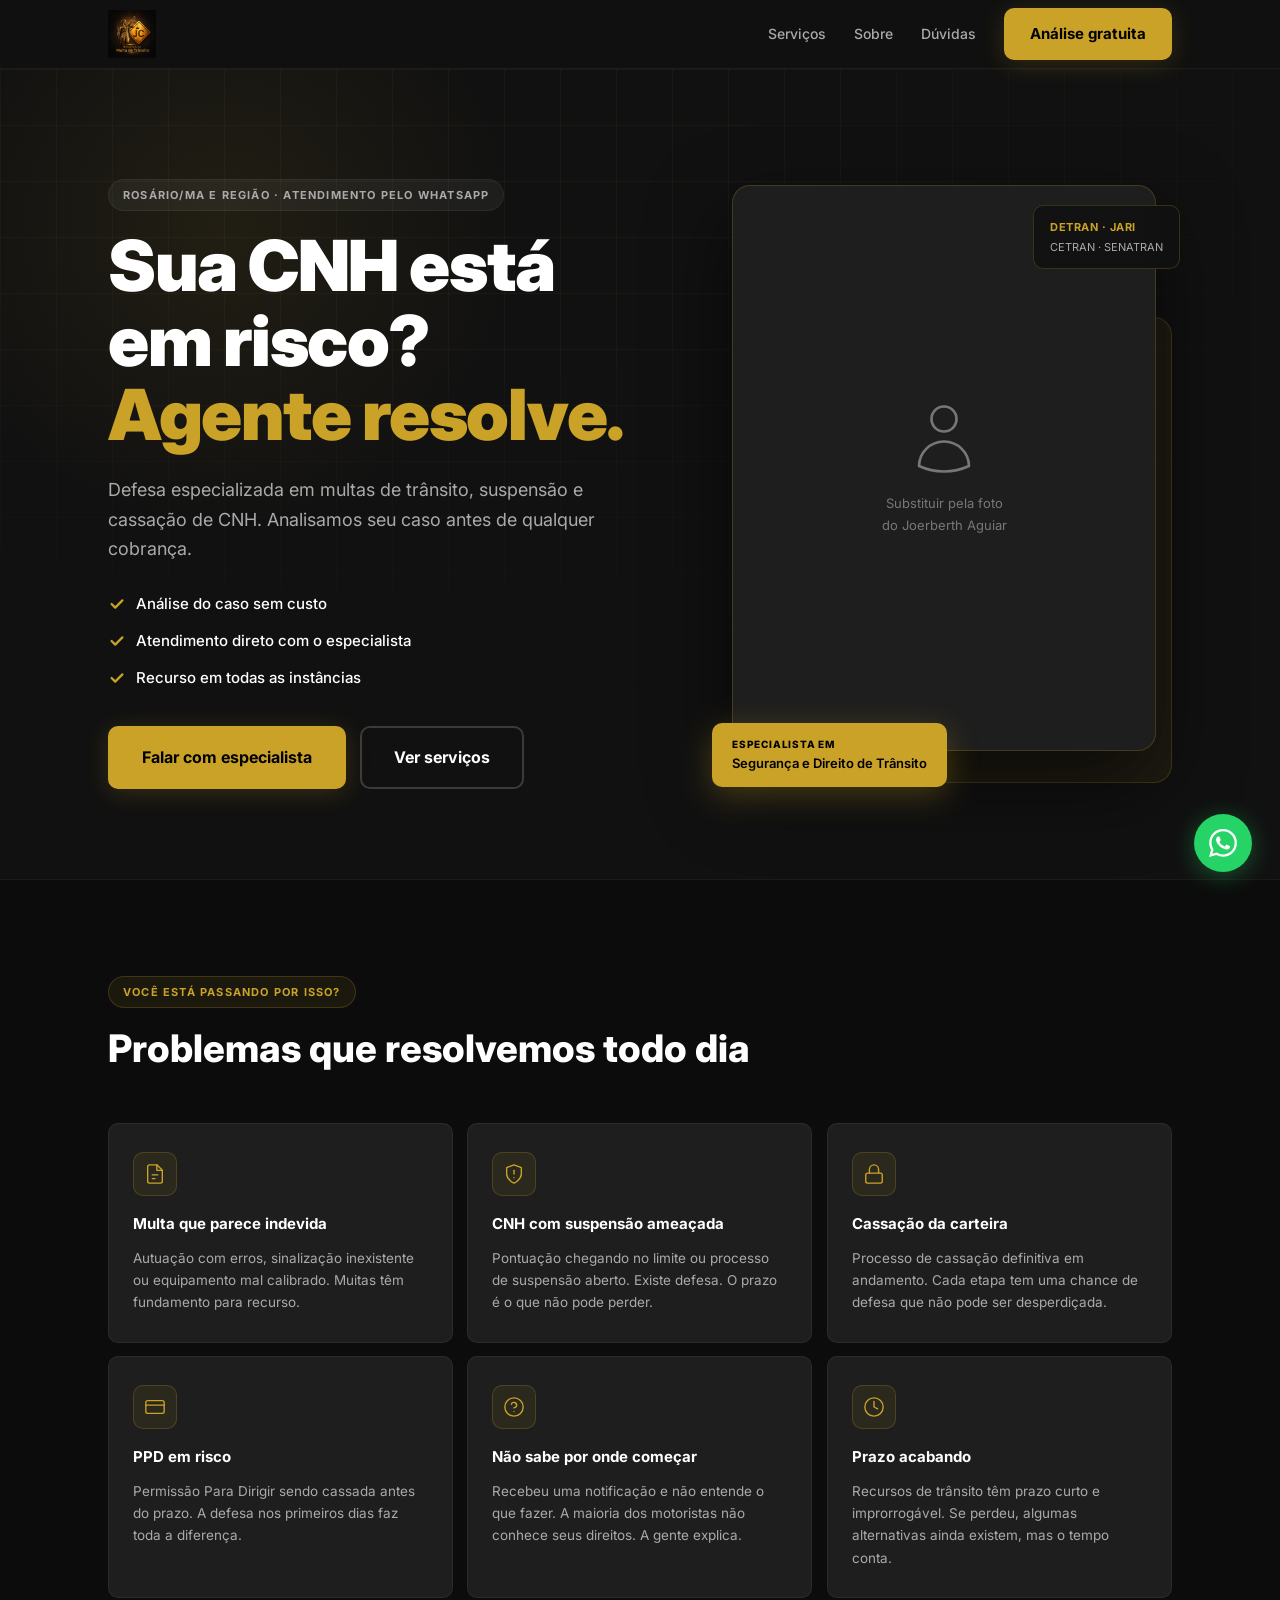
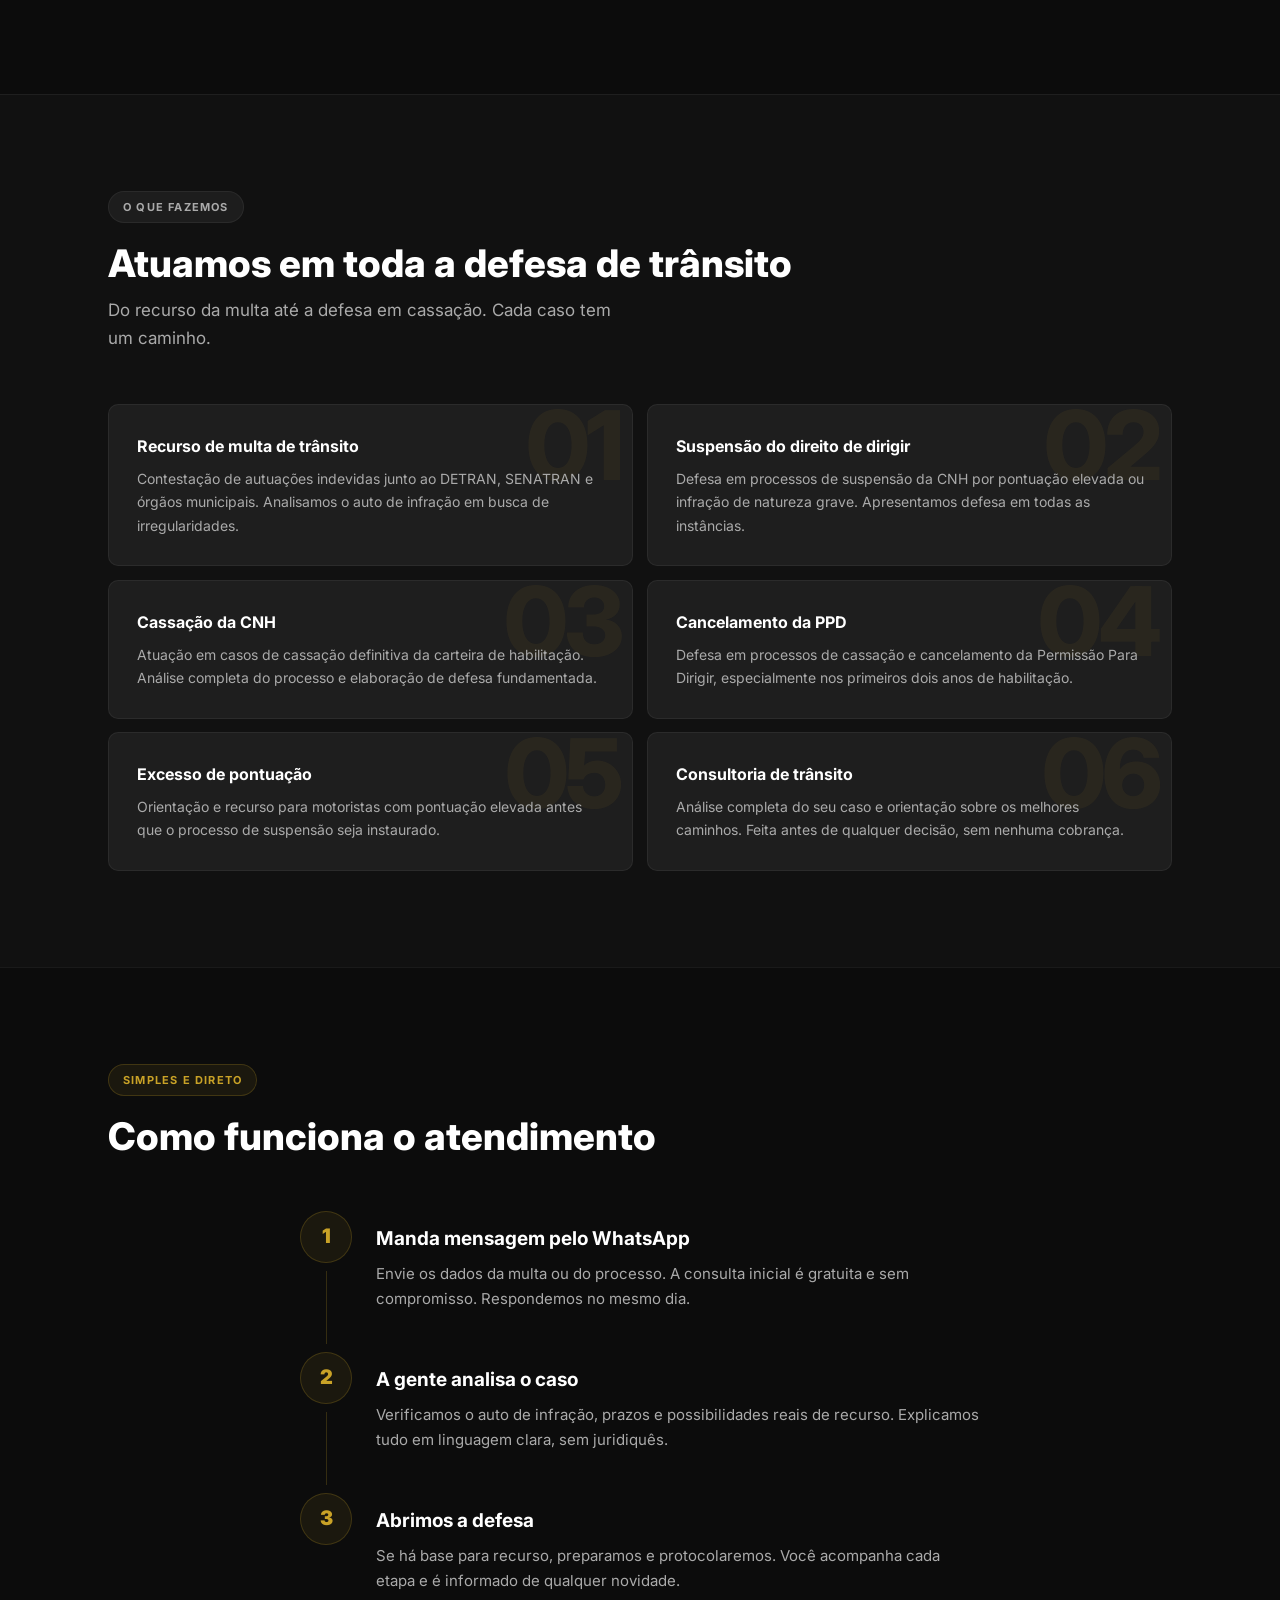
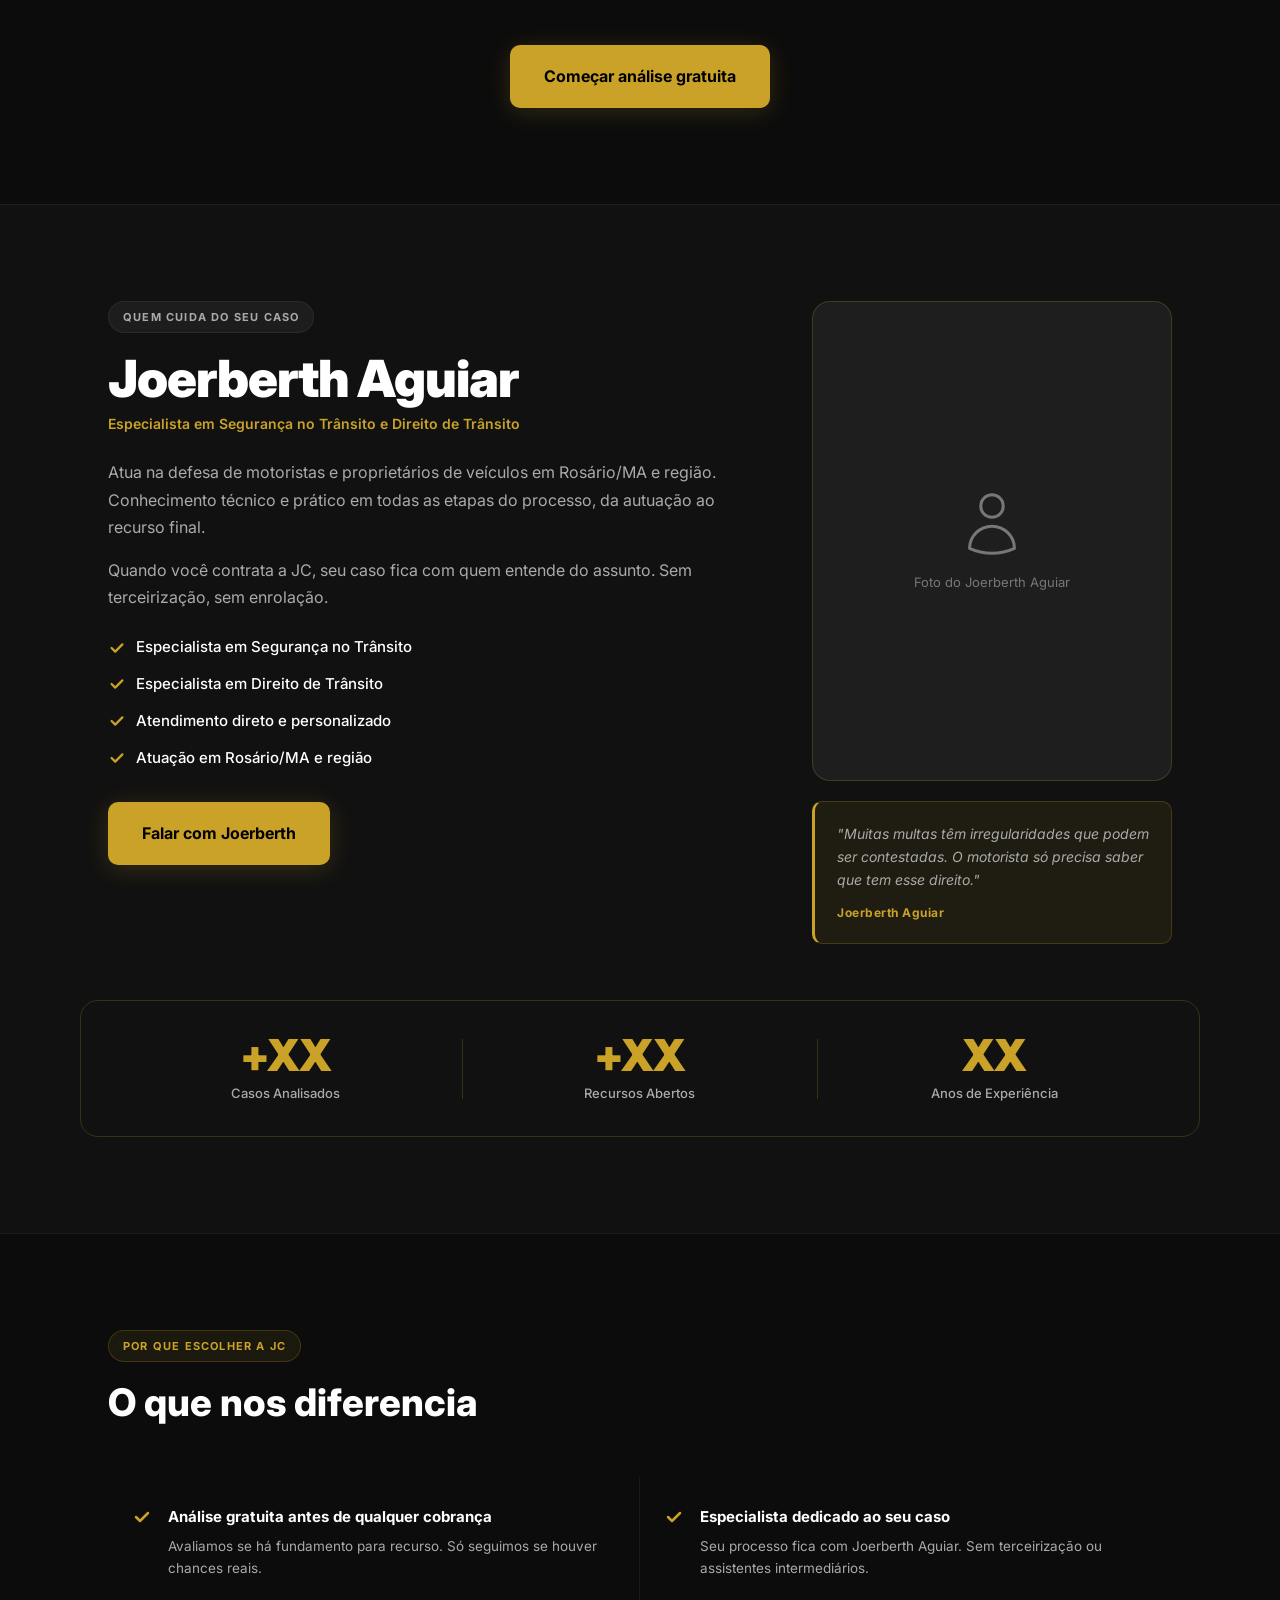
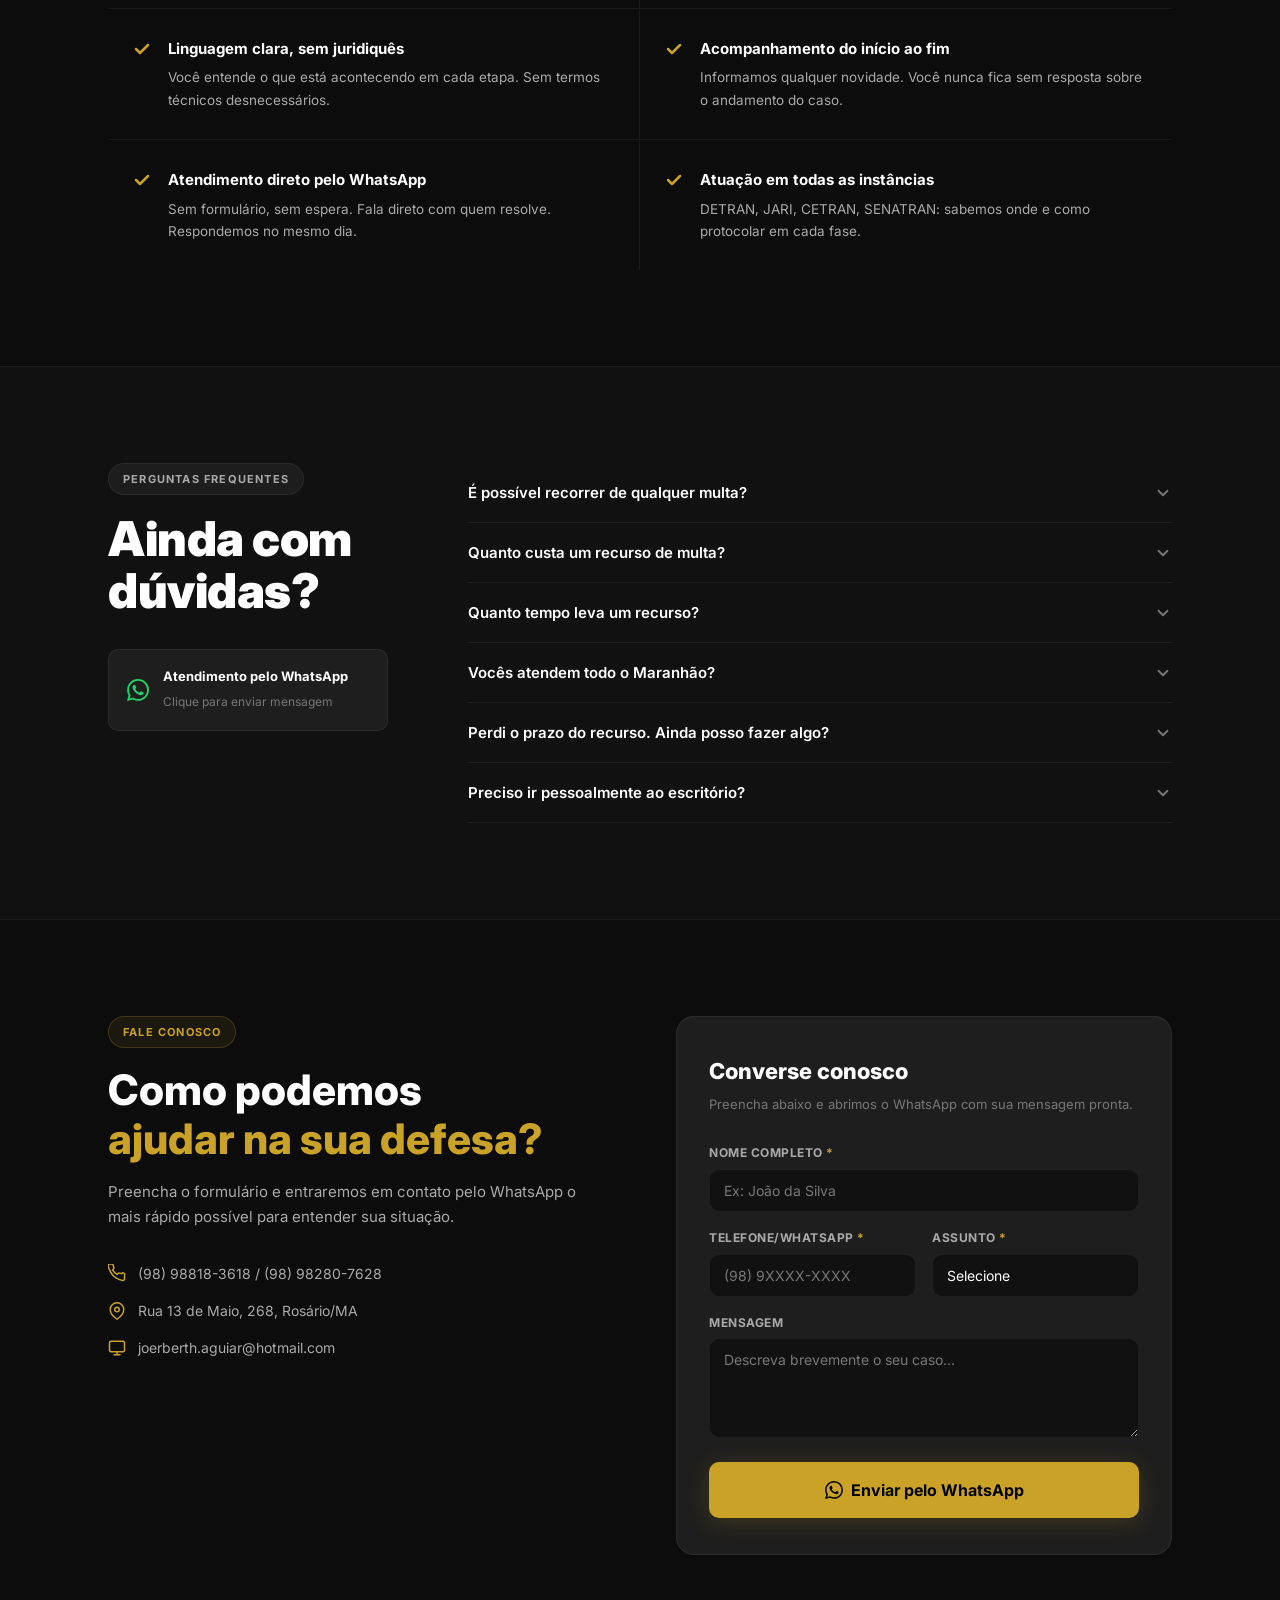
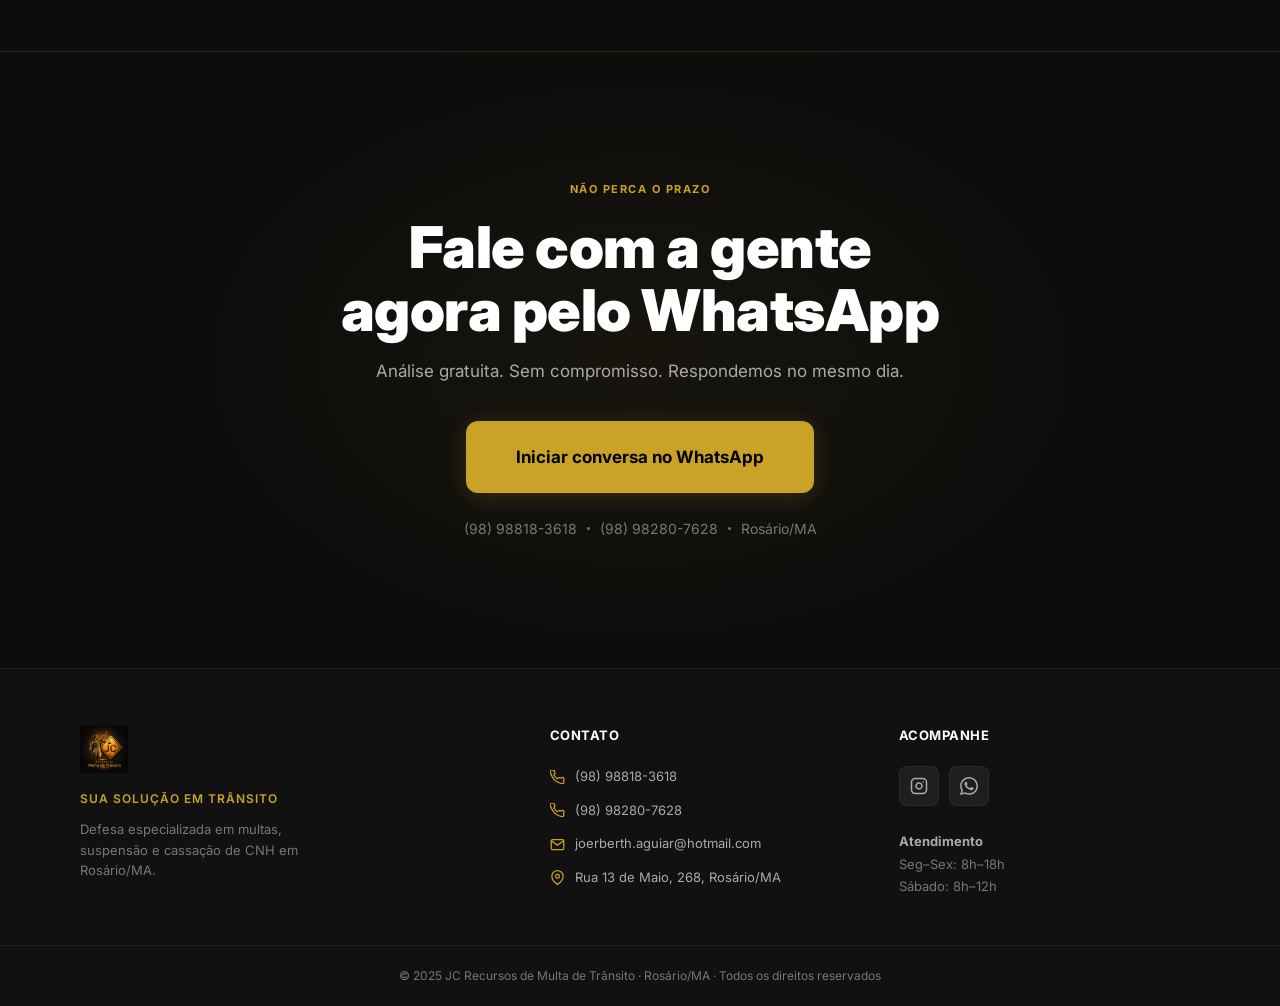
==== commit 008d7394: "Adiciona logo oficial e aplica no site (header e footer)" ====
--- a/site/index.html
+++ b/site/index.html
@@ -2,9 +2,9 @@
 <html lang="pt-BR">
 <head>
   <meta charset="UTF-8" />
-  <meta name="viewport" content="width=device-width, initial-scale=1.0" />
-  <meta name="description" content="JC Recursos de Multa de Trânsito — Defesa especializada em multas, suspensão e cassação de CNH em Rosário/MA. Análise gratuita. Fale pelo WhatsApp." />
-  <title>JC Recursos de Multa de Trânsito — Sua Solução em Trânsito</title>
+  <meta name="viewport" content="width=device-width, initial-scale=1.0, maximum-scale=1.0, user-scalable=no" />
+  <meta name="description" content="JC Recursos de Multa de Trânsito: Defesa especializada em multas, suspensão e cassação de CNH em Rosário/MA. Análise gratuita. Fale pelo WhatsApp." />
+  <title>JC Recursos de Multa de Trânsito | Sua Solução em Trânsito</title>
   <link rel="preconnect" href="https://fonts.googleapis.com" />
   <link rel="preconnect" href="https://fonts.gstatic.com" crossorigin />
   <link href="https://fonts.googleapis.com/css2?family=Inter:wght@400;500;600;700;800;900&display=swap" rel="stylesheet" />
@@ -20,10 +20,9 @@
   <!-- HEADER -->
   <header class="header">
     <div class="container header__inner">
-      <div class="logo">
-        <span class="logo__mark">JC</span>
-        <span class="logo__text">Recursos de Multa<br />de Trânsito</span>
-      </div>
+      <a href="#" class="logo" aria-label="JC Recursos de Multa de Trânsito">
+        <img src="imagens/logo.png" alt="JC Recursos de Multa de Trânsito" class="logo__img" />
+      </a>
       <nav class="nav">
         <a href="#servicos" class="nav__link">Serviços</a>
         <a href="#sobre" class="nav__link">Sobre</a>
@@ -39,7 +38,7 @@
     <div class="container hero__inner">
 
       <div class="hero__content">
-        <div class="pill hero-stagger hero-stagger--1">Rosário/MA e região — Atendimento pelo WhatsApp</div>
+        <div class="pill hero-stagger hero-stagger--1">Rosário/MA e região · Atendimento pelo WhatsApp</div>
         <h1 class="hero__title hero-stagger hero-stagger--2">
           Sua CNH está<br />em risco?<br />
           <span class="text-gold">Agente resolve.</span>
@@ -70,41 +69,27 @@
         </div>
       </div>
 
-      <!-- 3D card scene -->
-      <div class="hero__scene reveal reveal--delay">
-        <div class="hero__scene-perspective">
-          <div class="hero__card-stack">
-            <div class="hero__card-depth2"></div>
-            <div class="hero__card-depth1"></div>
-            <div class="hero__card3d">
-              <div class="hero__card3d-top">
-                <div class="hero__card3d-logo">JC</div>
-                <span class="hero__card3d-brand">Recursos de Multa de Trânsito</span>
-              </div>
-              <div class="hero__card3d-divider"></div>
-              <p class="hero__card3d-label">Especialista responsável</p>
-              <h3 class="hero__card3d-name">Joerberth Aguiar</h3>
-              <p class="hero__card3d-role">
-                Especialista em Segurança no Trânsito<br />
-                e Direito de Trânsito
-              </p>
-              <div class="hero__card3d-location">
-                <svg width="14" height="14" viewBox="0 0 24 24" fill="none" stroke="currentColor" stroke-width="2"><path d="M21 10c0 7-9 13-9 13s-9-6-9-13a9 9 0 0118 0z"/><circle cx="12" cy="10" r="3"/></svg>
-                Rosário, Maranhão
-              </div>
-              <div class="hero__card3d-glow" aria-hidden="true"></div>
-            </div>
-          </div>
-
-          <div class="hero__float hero__float--badge">
-            <svg width="16" height="16" viewBox="0 0 20 20" fill="none" stroke="currentColor" stroke-width="2.5" stroke-linecap="round" stroke-linejoin="round"><polyline points="4 10 8 14 16 6"/></svg>
-            Análise gratuita
-          </div>
-
-          <div class="hero__float hero__float--stat">
-            <strong>DETRAN · JARI</strong>
-            <span>CETRAN · SENATRAN</span>
-          </div>
+      <!-- Foto do especialista -->
+      <div class="hero__portrait reveal reveal--delay">
+        <div class="hero__portrait-accent" aria-hidden="true"></div>
+
+        <!--
+          Quando tiver a foto, substituir o bloco abaixo por:
+          <img src="images/joerberth.jpg" alt="Joerberth Aguiar" class="hero__portrait-img" />
+        -->
+        <div class="hero__portrait-img hero__portrait-placeholder">
+          <svg width="80" height="80" viewBox="0 0 24 24" fill="none" stroke="currentColor" stroke-width=".8"><path stroke-linecap="round" stroke-linejoin="round" d="M15.75 6a3.75 3.75 0 11-7.5 0 3.75 3.75 0 017.5 0zM4.501 20.118a7.5 7.5 0 0114.998 0A17.933 17.933 0 0112 21.75c-2.676 0-5.216-.584-7.499-1.632z"/></svg>
+          <span>Substituir pela foto<br />do Joerberth Aguiar</span>
+        </div>
+
+        <div class="hero__portrait-badge">
+          <strong>Especialista em</strong>
+          Segurança e Direito de Trânsito
+        </div>
+
+        <div class="hero__portrait-stat">
+          <strong>DETRAN · JARI</strong>
+          <span>CETRAN · SENATRAN</span>
         </div>
       </div>
 
@@ -134,7 +119,7 @@
             <svg viewBox="0 0 24 24" fill="none" stroke="currentColor" stroke-width="1.5" stroke-linecap="round" stroke-linejoin="round"><path d="M12 22s8-4 8-10V5l-8-3-8 3v7c0 6 8 10 8 10z"/><line x1="12" y1="8" x2="12" y2="12"/><line x1="12" y1="16" x2="12.01" y2="16"/></svg>
           </div>
           <h3>CNH com suspensão ameaçada</h3>
-          <p>Pontuação chegando no limite ou processo de suspensão aberto. Existe defesa — o prazo é o que não pode perder.</p>
+          <p>Pontuação chegando no limite ou processo de suspensão aberto. Existe defesa. O prazo é o que não pode perder.</p>
           <div class="card-glow" aria-hidden="true"></div>
         </div>
 
@@ -161,7 +146,7 @@
             <svg viewBox="0 0 24 24" fill="none" stroke="currentColor" stroke-width="1.5" stroke-linecap="round" stroke-linejoin="round"><circle cx="12" cy="12" r="10"/><path d="M9.09 9a3 3 0 015.83 1c0 2-3 3-3 3"/><line x1="12" y1="17" x2="12.01" y2="17"/></svg>
           </div>
           <h3>Não sabe por onde começar</h3>
-          <p>Recebeu uma notificação e não entende o que fazer. A maioria dos motoristas não conhece seus direitos — a gente explica.</p>
+          <p>Recebeu uma notificação e não entende o que fazer. A maioria dos motoristas não conhece seus direitos. A gente explica.</p>
           <div class="card-glow" aria-hidden="true"></div>
         </div>
 
@@ -170,7 +155,7 @@
             <svg viewBox="0 0 24 24" fill="none" stroke="currentColor" stroke-width="1.5" stroke-linecap="round" stroke-linejoin="round"><circle cx="12" cy="12" r="10"/><polyline points="12 6 12 12 16 14"/></svg>
           </div>
           <h3>Prazo acabando</h3>
-          <p>Recursos de trânsito têm prazo curto e improrrogável. Se perdeu, algumas alternativas ainda existem — mas o tempo conta.</p>
+          <p>Recursos de trânsito têm prazo curto e improrrogável. Se perdeu, algumas alternativas ainda existem, mas o tempo conta.</p>
           <div class="card-glow" aria-hidden="true"></div>
         </div>
 
@@ -184,7 +169,7 @@
       <div class="section__header reveal">
         <div class="pill">O que fazemos</div>
         <h2 class="section__title">Atuamos em toda a defesa de trânsito</h2>
-        <p class="section__subtitle">Do recurso da multa até a defesa em cassação — cada caso tem um caminho.</p>
+        <p class="section__subtitle">Do recurso da multa até a defesa em cassação. Cada caso tem um caminho.</p>
       </div>
       <div class="grid grid--2">
 
@@ -237,7 +222,7 @@
           <div class="servico-card__num" aria-hidden="true">06</div>
           <div class="servico-card__body">
             <h3>Consultoria de trânsito</h3>
-            <p>Análise completa do seu caso e orientação sobre os melhores caminhos. Feita antes de qualquer decisão — e antes de qualquer cobrança.</p>
+            <p>Análise completa do seu caso e orientação sobre os melhores caminhos. Feita antes de qualquer decisão, sem nenhuma cobrança.</p>
           </div>
           <div class="card-glow" aria-hidden="true"></div>
         </div>
@@ -271,7 +256,7 @@
           </div>
           <div class="step__body">
             <h3>A gente analisa o caso</h3>
-            <p>Verificamos o auto de infração, prazos e possibilidades reais de recurso. Explicamos tudo em linguagem clara — sem juridiquês.</p>
+            <p>Verificamos o auto de infração, prazos e possibilidades reais de recurso. Explicamos tudo em linguagem clara, sem juridiquês.</p>
           </div>
         </div>
         <div class="step step--last reveal">
@@ -297,11 +282,11 @@
     <div class="container sobre__grid">
       <div class="sobre__content reveal">
         <div class="pill">Quem cuida do seu caso</div>
-        <h2 class="sobre__title">Joerberth<br />Aguiar</h2>
+        <h2 class="sobre__title">Joerberth Aguiar</h2>
         <p class="sobre__role">Especialista em Segurança no Trânsito e Direito de Trânsito</p>
         <p class="sobre__text">
           Atua na defesa de motoristas e proprietários de veículos em Rosário/MA e região.
-          Conhecimento técnico e prático em todas as etapas do processo — da autuação ao recurso final.
+          Conhecimento técnico e prático em todas as etapas do processo, da autuação ao recurso final.
         </p>
         <p class="sobre__text">
           Quando você contrata a JC, seu caso fica com quem entende do assunto. Sem terceirização, sem enrolação.
@@ -337,10 +322,29 @@
         </div>
         <blockquote class="sobre__quote">
           "Muitas multas têm irregularidades que podem ser contestadas. O motorista só precisa saber que tem esse direito."
-          <cite>— Joerberth Aguiar</cite>
+          <cite>Joerberth Aguiar</cite>
         </blockquote>
       </div>
     </div>
+
+    <!-- Stats — preencher com os números reais do Joerberth -->
+    <div class="container sobre__stats reveal">
+      <div class="stat-item">
+        <strong class="stat-num">+XX</strong>
+        <span class="stat-label">Casos Analisados</span>
+      </div>
+      <div class="stat-divider" aria-hidden="true"></div>
+      <div class="stat-item">
+        <strong class="stat-num">+XX</strong>
+        <span class="stat-label">Recursos Abertos</span>
+      </div>
+      <div class="stat-divider" aria-hidden="true"></div>
+      <div class="stat-item">
+        <strong class="stat-num">XX</strong>
+        <span class="stat-label">Anos de Experiência</span>
+      </div>
+    </div>
+
   </section>
 
   <!-- POR QUE A JC -->
@@ -362,7 +366,7 @@
           <svg class="icon-check icon-check--lg" viewBox="0 0 20 20" fill="none" stroke="currentColor" stroke-width="2.5" stroke-linecap="round" stroke-linejoin="round"><polyline points="4 10 8 14 16 6"/></svg>
           <div>
             <strong>Especialista dedicado ao seu caso</strong>
-            <p>Seu processo fica com Joerberth Aguiar — sem terceirização ou assistentes intermediários.</p>
+            <p>Seu processo fica com Joerberth Aguiar. Sem terceirização ou assistentes intermediários.</p>
           </div>
         </div>
         <div class="diferencial-item reveal">
@@ -390,7 +394,7 @@
           <svg class="icon-check icon-check--lg" viewBox="0 0 20 20" fill="none" stroke="currentColor" stroke-width="2.5" stroke-linecap="round" stroke-linejoin="round"><polyline points="4 10 8 14 16 6"/></svg>
           <div>
             <strong>Atuação em todas as instâncias</strong>
-            <p>DETRAN, JARI, CETRAN, SENATRAN — sabemos onde e como protocolar em cada fase.</p>
+            <p>DETRAN, JARI, CETRAN, SENATRAN: sabemos onde e como protocolar em cada fase.</p>
           </div>
         </div>
       </div>
@@ -402,7 +406,7 @@
     <div class="container faq__grid">
       <div class="faq__left reveal">
         <div class="pill">Perguntas frequentes</div>
-        <h2 class="faq__title">Ainda<br />com dúvidas?</h2>
+        <h2 class="faq__title">Ainda com dúvidas?</h2>
         <a href="https://wa.me/5598988183618" target="_blank" rel="noopener" class="whatsapp-cta">
           <svg width="22" height="22" viewBox="0 0 24 24" fill="currentColor"><path d="M17.472 14.382c-.297-.149-1.758-.867-2.03-.967-.273-.099-.471-.148-.67.15-.197.297-.767.966-.94 1.164-.173.199-.347.223-.644.075-.297-.15-1.255-.463-2.39-1.475-.883-.788-1.48-1.761-1.653-2.059-.173-.297-.018-.458.13-.606.134-.133.298-.347.446-.52.149-.174.198-.298.298-.497.099-.198.05-.371-.025-.52-.075-.149-.669-1.612-.916-2.207-.242-.579-.487-.5-.669-.51-.173-.008-.371-.01-.57-.01-.198 0-.52.074-.792.372-.272.297-1.04 1.016-1.04 2.479 0 1.462 1.065 2.875 1.213 3.074.149.198 2.096 3.2 5.077 4.487.709.306 1.262.489 1.694.625.712.227 1.36.195 1.871.118.571-.085 1.758-.719 2.006-1.413.248-.694.248-1.289.173-1.413-.074-.124-.272-.198-.57-.347m-5.421 7.403h-.004a9.87 9.87 0 01-5.031-1.378l-.361-.214-3.741.982.998-3.648-.235-.374a9.86 9.86 0 01-1.51-5.26c.001-5.45 4.436-9.884 9.888-9.884 2.64 0 5.122 1.03 6.988 2.898a9.825 9.825 0 012.893 6.994c-.003 5.45-4.437 9.884-9.885 9.884m8.413-18.297A11.815 11.815 0 0012.05 0C5.495 0 .16 5.335.157 11.892c0 2.096.547 4.142 1.588 5.945L.057 24l6.305-1.654a11.882 11.882 0 005.683 1.448h.005c6.554 0 11.89-5.335 11.893-11.893a11.821 11.821 0 00-3.48-8.413z"/></svg>
           <div>
@@ -419,7 +423,7 @@
             <svg class="faq__arrow" viewBox="0 0 24 24" fill="none" stroke="currentColor" stroke-width="2.5" stroke-linecap="round" stroke-linejoin="round"><polyline points="6 9 12 15 18 9"/></svg>
           </button>
           <div class="faq__answer" role="region">
-            Nem toda multa tem chances de recurso, mas vale analisar. Muitas autuações têm irregularidades — sinalização inadequada, equipamento sem certificação, dados incorretos no auto de infração. Fazemos a análise antes de qualquer cobrança.
+            Nem toda multa tem chances de recurso, mas vale analisar. Muitas autuações têm irregularidades: sinalização inadequada, equipamento sem certificação, dados incorretos no auto de infração. Fazemos a análise antes de qualquer cobrança.
           </div>
         </div>
         <div class="faq__item">
@@ -437,7 +441,7 @@
             <svg class="faq__arrow" viewBox="0 0 24 24" fill="none" stroke="currentColor" stroke-width="2.5" stroke-linecap="round" stroke-linejoin="round"><polyline points="6 9 12 15 18 9"/></svg>
           </button>
           <div class="faq__answer" role="region">
-            O prazo depende do órgão responsável e do tipo de infração. Em geral, entre 30 e 90 dias. Mantemos o cliente informado durante todo o processo — você não fica no escuro esperando.
+            O prazo depende do órgão responsável e do tipo de infração. Em geral, entre 30 e 90 dias. Mantemos o cliente informado durante todo o processo. Você não fica no escuro esperando.
           </div>
         </div>
         <div class="faq__item">
@@ -446,7 +450,7 @@
             <svg class="faq__arrow" viewBox="0 0 24 24" fill="none" stroke="currentColor" stroke-width="2.5" stroke-linecap="round" stroke-linejoin="round"><polyline points="6 9 12 15 18 9"/></svg>
           </button>
           <div class="faq__answer" role="region">
-            Atendemos principalmente Rosário/MA e região. Para casos de outras cidades, consulte nossa disponibilidade pelo WhatsApp — em muitos casos conseguimos atender remotamente.
+            Atendemos principalmente Rosário/MA e região. Para casos de outras cidades, consulte nossa disponibilidade pelo WhatsApp. Em muitos casos conseguimos atender remotamente.
           </div>
         </div>
         <div class="faq__item">
@@ -468,6 +472,70 @@
           </div>
         </div>
       </div>
+    </div>
+  </section>
+
+  <!-- CONTATO -->
+  <section class="section section--dark" id="contato">
+    <div class="container contato__grid">
+
+      <div class="contato__info reveal">
+        <div class="pill pill--gold">Fale conosco</div>
+        <h2 class="contato__title">Como podemos<br /><span class="text-gold">ajudar na sua defesa?</span></h2>
+        <p class="contato__desc">Preencha o formulário e entraremos em contato pelo WhatsApp o mais rápido possível para entender sua situação.</p>
+        <div class="contato__dados">
+          <div class="contato__dado">
+            <svg width="18" height="18" viewBox="0 0 24 24" fill="none" stroke="currentColor" stroke-width="2" stroke-linecap="round" stroke-linejoin="round"><path d="M22 16.92v3a2 2 0 01-2.18 2 19.79 19.79 0 01-8.63-3.07A19.5 19.5 0 013.07 9.81a19.79 19.79 0 01-3.07-8.67A2 2 0 012 0h3a2 2 0 012 1.72c.127.96.361 1.903.7 2.81a2 2 0 01-.45 2.11L6.09 7.91a16 16 0 006 6l1.27-1.27a2 2 0 012.11-.45c.907.339 1.85.573 2.81.7A2 2 0 0122 14.92z"/></svg>
+            <span>(98) 98818-3618 / (98) 98280-7628</span>
+          </div>
+          <div class="contato__dado">
+            <svg width="18" height="18" viewBox="0 0 24 24" fill="none" stroke="currentColor" stroke-width="2" stroke-linecap="round" stroke-linejoin="round"><path d="M21 10c0 7-9 13-9 13s-9-6-9-13a9 9 0 0118 0z"/><circle cx="12" cy="10" r="3"/></svg>
+            <span>Rua 13 de Maio, 268, Rosário/MA</span>
+          </div>
+          <div class="contato__dado">
+            <svg width="18" height="18" viewBox="0 0 24 24" fill="none" stroke="currentColor" stroke-width="2" stroke-linecap="round" stroke-linejoin="round"><rect x="2" y="3" width="20" height="14" rx="2"/><path d="M8 21h8M12 17v4"/></svg>
+            <span>joerberth.aguiar@hotmail.com</span>
+          </div>
+        </div>
+      </div>
+
+      <div class="contato__form-wrap reveal reveal--delay">
+        <form class="contato__form" id="contatoForm" novalidate>
+          <h3 class="form__title">Converse conosco</h3>
+          <p class="form__sub">Preencha abaixo e abrimos o WhatsApp com sua mensagem pronta.</p>
+          <div class="form__group">
+            <label for="f-nome">Nome completo <span aria-hidden="true">*</span></label>
+            <input type="text" id="f-nome" name="nome" placeholder="Ex: João da Silva" required />
+          </div>
+          <div class="form__row">
+            <div class="form__group">
+              <label for="f-tel">Telefone/WhatsApp <span aria-hidden="true">*</span></label>
+              <input type="tel" id="f-tel" name="telefone" placeholder="(98) 9XXXX-XXXX" required />
+            </div>
+            <div class="form__group">
+              <label for="f-assunto">Assunto <span aria-hidden="true">*</span></label>
+              <select id="f-assunto" name="assunto" required>
+                <option value="" disabled selected>Selecione</option>
+                <option>Recurso de multa</option>
+                <option>Suspensão da CNH</option>
+                <option>Cassação da CNH</option>
+                <option>Cancelamento da PPD</option>
+                <option>Excesso de pontuação</option>
+                <option>Consultoria</option>
+              </select>
+            </div>
+          </div>
+          <div class="form__group">
+            <label for="f-msg">Mensagem</label>
+            <textarea id="f-msg" name="mensagem" rows="4" placeholder="Descreva brevemente o seu caso..."></textarea>
+          </div>
+          <button type="submit" class="btn btn--primary btn--lg form__btn">
+            <svg width="18" height="18" viewBox="0 0 24 24" fill="currentColor"><path d="M17.472 14.382c-.297-.149-1.758-.867-2.03-.967-.273-.099-.471-.148-.67.15-.197.297-.767.966-.94 1.164-.173.199-.347.223-.644.075-.297-.15-1.255-.463-2.39-1.475-.883-.788-1.48-1.761-1.653-2.059-.173-.297-.018-.458.13-.606.134-.133.298-.347.446-.52.149-.174.198-.298.298-.497.099-.198.05-.371-.025-.52-.075-.149-.669-1.612-.916-2.207-.242-.579-.487-.5-.669-.51-.173-.008-.371-.01-.57-.01-.198 0-.52.074-.792.372-.272.297-1.04 1.016-1.04 2.479 0 1.462 1.065 2.875 1.213 3.074.149.198 2.096 3.2 5.077 4.487.709.306 1.262.489 1.694.625.712.227 1.36.195 1.871.118.571-.085 1.758-.719 2.006-1.413.248-.694.248-1.289.173-1.413-.074-.124-.272-.198-.57-.347m-5.421 7.403h-.004a9.87 9.87 0 01-5.031-1.378l-.361-.214-3.741.982.998-3.648-.235-.374a9.86 9.86 0 01-1.51-5.26c.001-5.45 4.436-9.884 9.888-9.884 2.64 0 5.122 1.03 6.988 2.898a9.825 9.825 0 012.893 6.994c-.003 5.45-4.437 9.884-9.885 9.884m8.413-18.297A11.815 11.815 0 0012.05 0C5.495 0 .16 5.335.157 11.892c0 2.096.547 4.142 1.588 5.945L.057 24l6.305-1.654a11.882 11.882 0 005.683 1.448h.005c6.554 0 11.89-5.335 11.893-11.893a11.821 11.821 0 00-3.48-8.413z"/></svg>
+            Enviar pelo WhatsApp
+          </button>
+        </form>
+      </div>
+
     </div>
   </section>
 
@@ -493,14 +561,57 @@
 
   <!-- FOOTER -->
   <footer class="footer">
-    <div class="container footer__inner">
-      <div class="logo">
-        <span class="logo__mark">JC</span>
-        <span class="logo__text">Recursos de Multa<br />de Trânsito</span>
-      </div>
-      <div class="footer__right">
+    <div class="container footer__body">
+      <div class="footer__col footer__col--brand">
+        <a href="#" class="logo" aria-label="JC Recursos de Multa de Trânsito">
+          <img src="imagens/logo.png" alt="JC Recursos de Multa de Trânsito" class="logo__img" />
+        </a>
         <p class="footer__tagline">Sua Solução em Trânsito</p>
-        <p class="footer__copy">&copy; 2025 JC Recursos de Multa de Trânsito &middot; Rosário/MA</p>
+        <p class="footer__about">Defesa especializada em multas, suspensão e cassação de CNH em Rosário/MA.</p>
+      </div>
+
+      <div class="footer__col">
+        <h4 class="footer__col-title">Contato</h4>
+        <ul class="footer__list">
+          <li>
+            <svg width="15" height="15" viewBox="0 0 24 24" fill="none" stroke="currentColor" stroke-width="2" stroke-linecap="round" stroke-linejoin="round"><path d="M22 16.92v3a2 2 0 01-2.18 2 19.79 19.79 0 01-8.63-3.07A19.5 19.5 0 013.07 9.81a19.79 19.79 0 01-3.07-8.67A2 2 0 012 0h3a2 2 0 012 1.72c.127.96.361 1.903.7 2.81a2 2 0 01-.45 2.11L6.09 7.91a16 16 0 006 6l1.27-1.27a2 2 0 012.11-.45c.907.339 1.85.573 2.81.7A2 2 0 0122 14.92z"/></svg>
+            (98) 98818-3618
+          </li>
+          <li>
+            <svg width="15" height="15" viewBox="0 0 24 24" fill="none" stroke="currentColor" stroke-width="2" stroke-linecap="round" stroke-linejoin="round"><path d="M22 16.92v3a2 2 0 01-2.18 2 19.79 19.79 0 01-8.63-3.07A19.5 19.5 0 013.07 9.81a19.79 19.79 0 01-3.07-8.67A2 2 0 012 0h3a2 2 0 012 1.72c.127.96.361 1.903.7 2.81a2 2 0 01-.45 2.11L6.09 7.91a16 16 0 006 6l1.27-1.27a2 2 0 012.11-.45c.907.339 1.85.573 2.81.7A2 2 0 0122 14.92z"/></svg>
+            (98) 98280-7628
+          </li>
+          <li>
+            <svg width="15" height="15" viewBox="0 0 24 24" fill="none" stroke="currentColor" stroke-width="2" stroke-linecap="round" stroke-linejoin="round"><path d="M4 4h16c1.1 0 2 .9 2 2v12c0 1.1-.9 2-2 2H4c-1.1 0-2-.9-2-2V6c0-1.1.9-2 2-2z"/><polyline points="22,6 12,13 2,6"/></svg>
+            joerberth.aguiar@hotmail.com
+          </li>
+          <li>
+            <svg width="15" height="15" viewBox="0 0 24 24" fill="none" stroke="currentColor" stroke-width="2" stroke-linecap="round" stroke-linejoin="round"><path d="M21 10c0 7-9 13-9 13s-9-6-9-13a9 9 0 0118 0z"/><circle cx="12" cy="10" r="3"/></svg>
+            Rua 13 de Maio, 268, Rosário/MA
+          </li>
+        </ul>
+      </div>
+
+      <div class="footer__col">
+        <h4 class="footer__col-title">Acompanhe</h4>
+        <div class="footer__social">
+          <a href="#" aria-label="Instagram" class="footer__social-btn">
+            <svg width="18" height="18" viewBox="0 0 24 24" fill="none" stroke="currentColor" stroke-width="2" stroke-linecap="round" stroke-linejoin="round"><rect x="2" y="2" width="20" height="20" rx="5"/><path d="M16 11.37A4 4 0 1112.63 8 4 4 0 0116 11.37z"/><line x1="17.5" y1="6.5" x2="17.51" y2="6.5"/></svg>
+          </a>
+          <a href="https://wa.me/5598988183618" target="_blank" rel="noopener" aria-label="WhatsApp" class="footer__social-btn">
+            <svg width="18" height="18" viewBox="0 0 24 24" fill="currentColor"><path d="M17.472 14.382c-.297-.149-1.758-.867-2.03-.967-.273-.099-.471-.148-.67.15-.197.297-.767.966-.94 1.164-.173.199-.347.223-.644.075-.297-.15-1.255-.463-2.39-1.475-.883-.788-1.48-1.761-1.653-2.059-.173-.297-.018-.458.13-.606.134-.133.298-.347.446-.52.149-.174.198-.298.298-.497.099-.198.05-.371-.025-.52-.075-.149-.669-1.612-.916-2.207-.242-.579-.487-.5-.669-.51-.173-.008-.371-.01-.57-.01-.198 0-.52.074-.792.372-.272.297-1.04 1.016-1.04 2.479 0 1.462 1.065 2.875 1.213 3.074.149.198 2.096 3.2 5.077 4.487.709.306 1.262.489 1.694.625.712.227 1.36.195 1.871.118.571-.085 1.758-.719 2.006-1.413.248-.694.248-1.289.173-1.413-.074-.124-.272-.198-.57-.347m-5.421 7.403h-.004a9.87 9.87 0 01-5.031-1.378l-.361-.214-3.741.982.998-3.648-.235-.374a9.86 9.86 0 01-1.51-5.26c.001-5.45 4.436-9.884 9.888-9.884 2.64 0 5.122 1.03 6.988 2.898a9.825 9.825 0 012.893 6.994c-.003 5.45-4.437 9.884-9.885 9.884m8.413-18.297A11.815 11.815 0 0012.05 0C5.495 0 .16 5.335.157 11.892c0 2.096.547 4.142 1.588 5.945L.057 24l6.305-1.654a11.882 11.882 0 005.683 1.448h.005c6.554 0 11.89-5.335 11.893-11.893a11.821 11.821 0 00-3.48-8.413z"/></svg>
+          </a>
+        </div>
+        <p class="footer__horario">
+          <strong>Atendimento</strong><br />
+          Seg–Sex: 8h–18h<br />
+          Sábado: 8h–12h
+        </p>
+      </div>
+    </div>
+    <div class="footer__bottom">
+      <div class="container">
+        <p>&copy; 2025 JC Recursos de Multa de Trânsito &middot; Rosário/MA &middot; Todos os direitos reservados</p>
       </div>
     </div>
   </footer>
@@ -558,6 +669,21 @@
       });
     });
 
+    /* ---- Formulário → WhatsApp ---- */
+    document.getElementById('contatoForm').addEventListener('submit', function(e) {
+      e.preventDefault();
+      const nome     = this.nome.value.trim();
+      const telefone = this.telefone.value.trim();
+      const assunto  = this.assunto.value;
+      const mensagem = this.mensagem.value.trim();
+      if (!nome || !telefone || !assunto) {
+        alert('Preencha nome, telefone e assunto.');
+        return;
+      }
+      const texto = `Olá! Meu nome é ${nome}.\n\nAssunto: ${assunto}\nTelefone: ${telefone}${mensagem ? '\n\n' + mensagem : ''}`;
+      window.open(`https://wa.me/5598988183618?text=${encodeURIComponent(texto)}`, '_blank');
+    });
+
     /* ---- Scroll reveal ---- */
     const observer = new IntersectionObserver(entries => {
       entries.forEach(e => {
--- a/site/style.css
+++ b/site/style.css
@@ -3,6 +3,8 @@
    ========================================= */
 
 *, *::before, *::after { box-sizing: border-box; margin: 0; padding: 0; }
+
+a { text-decoration: none; }
 
 :root {
   --bg:           #111111;
@@ -37,6 +39,10 @@
   line-height: 1.65;
   -webkit-font-smoothing: antialiased;
   overflow-x: hidden;
+  -webkit-user-select: none;
+  -moz-user-select: none;
+  -ms-user-select: none;
+  user-select: none;
 }
 
 /* ---- Layout ---- */
@@ -219,19 +225,8 @@
 
 /* ---- Logo ---- */
 
-.logo { display: flex; align-items: center; gap: 12px; text-decoration: none; }
-.logo__mark {
-  font-family: var(--font-display);
-  font-size: 19px;
-  font-weight: 800;
-  color: #000;
-  background: var(--gold);
-  padding: 5px 10px;
-  border-radius: 5px;
-  letter-spacing: .3px;
-  flex-shrink: 0;
-}
-.logo__text { font-size: 12px; font-weight: 600; color: var(--white); line-height: 1.35; }
+.logo { display: flex; align-items: center; text-decoration: none; }
+.logo__img { height: 48px; width: auto; display: block; }
 
 /* ---- Nav ---- */
 
@@ -295,185 +290,97 @@
 .hero__bullets li { font-size: 15px; font-weight: 500; display: flex; align-items: center; gap: 10px; }
 .hero__actions { display: flex; gap: 14px; flex-wrap: wrap; }
 
-/* ---- Hero 3D scene ---- */
-
-.hero__scene { position: relative; height: 480px; }
-
-.hero__scene-perspective {
-  perspective: 1100px;
-  perspective-origin: 50% 40%;
+/* ---- Hero portrait ---- */
+
+.hero__portrait {
   position: relative;
-  height: 100%;
-}
-
-.hero__card-stack {
+  padding-bottom: 32px;
+  padding-right: 16px;
+}
+
+.hero__portrait-accent {
   position: absolute;
-  inset: 20px 0 20px 20px;
-}
-
-.hero__card3d {
-  position: absolute;
-  inset: 0;
-  background: linear-gradient(145deg, #232323, #181818);
+  bottom: 0;
+  right: 0;
+  width: 78%;
+  height: 78%;
+  background: var(--gold-soft);
   border: 1px solid var(--border-g);
   border-radius: var(--radius-lg);
-  padding: 32px 28px;
-  transform: rotateY(-18deg) rotateX(7deg);
-  box-shadow:
-    28px 28px 80px rgba(0,0,0,.7),
-    0 0 60px rgba(201,162,39,.05),
-    inset 0 1px 0 rgba(255,255,255,.06);
-  animation: floatCard 5s ease-in-out infinite;
+  z-index: 0;
+}
+
+.hero__portrait-img {
+  position: relative;
+  z-index: 1;
+  width: 100%;
+  aspect-ratio: 3/4;
+  border-radius: var(--radius-lg);
+  object-fit: cover;
+  object-position: center top;
+  display: block;
+  box-shadow: 0 32px 80px rgba(0,0,0,.6);
+}
+
+.hero__portrait-placeholder {
+  background: var(--card);
+  border: 1px solid var(--border-g);
   display: flex;
   flex-direction: column;
-  gap: 0;
-  z-index: 3;
-}
-
-.hero__card-depth1 {
+  align-items: center;
+  justify-content: center;
+  gap: 14px;
+  color: var(--muted);
+  font-size: 13px;
+  text-align: center;
+}
+
+.hero__portrait-badge {
   position: absolute;
-  inset: -12px 12px 12px -12px;
-  background: #191919;
-  border: 1px solid rgba(201,162,39,.12);
-  border-radius: 22px;
-  transform: rotateY(-18deg) rotateX(7deg);
-  animation: floatCard 5s ease-in-out infinite;
-  animation-delay: -.2s;
+  bottom: -4px;
+  left: -20px;
   z-index: 2;
-}
-
-.hero__card-depth2 {
-  position: absolute;
-  inset: -24px 24px 24px -24px;
-  background: #141414;
-  border: 1px solid rgba(201,162,39,.06);
-  border-radius: 26px;
-  transform: rotateY(-18deg) rotateX(7deg);
-  animation: floatCard 5s ease-in-out infinite;
-  animation-delay: -.4s;
-  z-index: 1;
-}
-
-@keyframes floatCard {
-  0%, 100% { transform: rotateY(-18deg) rotateX(7deg) translateY(0); }
-  50%       { transform: rotateY(-18deg) rotateX(7deg) translateY(-10px); }
-}
-
-.hero__card3d-top {
-  display: flex;
-  align-items: center;
-  gap: 10px;
-  margin-bottom: 28px;
-}
-.hero__card3d-logo {
-  font-size: 16px;
-  font-weight: 900;
-  color: #000;
-  background: var(--gold);
-  padding: 4px 9px;
-  border-radius: 4px;
-}
-.hero__card3d-brand {
-  font-size: 11px;
-  font-weight: 600;
-  color: var(--muted);
-  line-height: 1.3;
-  max-width: 130px;
-}
-
-.hero__card3d-divider {
-  height: 1px;
-  background: var(--border-g);
-  margin-bottom: 28px;
-}
-
-.hero__card3d-label {
-  font-size: 10px;
-  font-weight: 700;
-  letter-spacing: 1.2px;
-  text-transform: uppercase;
-  color: var(--gold);
-  margin-bottom: 8px;
-}
-.hero__card3d-name {
-  font-family: var(--font-display);
-  font-size: 26px;
-  font-weight: 800;
-  letter-spacing: -.3px;
-  line-height: 1.1;
-  margin-bottom: 10px;
-}
-.hero__card3d-role {
-  font-size: 13px;
-  color: var(--muted-lt);
-  line-height: 1.6;
-  margin-bottom: 28px;
-}
-.hero__card3d-location {
-  display: flex;
-  align-items: center;
-  gap: 6px;
-  font-size: 12px;
-  font-weight: 500;
-  color: var(--muted);
-  margin-top: auto;
-}
-.hero__card3d-location svg { color: var(--gold); }
-
-.hero__card3d-glow {
-  position: absolute;
-  width: 160px;
-  height: 160px;
-  background: radial-gradient(circle, rgba(201,162,39,.12), transparent 70%);
-  border-radius: 50%;
-  bottom: -40px;
-  right: -40px;
-  pointer-events: none;
-}
-
-/* Floating badges */
-.hero__float {
-  position: absolute;
-  border-radius: 10px;
-  font-size: 12px;
-  font-weight: 700;
-  backdrop-filter: blur(8px);
-  -webkit-backdrop-filter: blur(8px);
-  animation: floatBadge 4s ease-in-out infinite;
-}
-
-.hero__float--badge {
-  bottom: 32px;
-  left: -12px;
   background: var(--gold);
   color: #000;
-  padding: 10px 16px;
-  display: flex;
-  align-items: center;
-  gap: 8px;
-  box-shadow: 0 8px 32px rgba(201,162,39,.35);
-  z-index: 10;
-}
-.hero__float--badge svg { width: 14px; height: 14px; stroke-width: 3; }
-
-.hero__float--stat {
-  top: 24px;
-  right: -16px;
-  background: var(--card);
+  padding: 14px 20px;
+  border-radius: var(--radius);
+  font-size: 13px;
+  font-weight: 600;
+  line-height: 1.4;
+  box-shadow: 0 8px 32px rgba(201,162,39,.3);
+  animation: floatBadge 4s ease-in-out infinite;
+}
+.hero__portrait-badge strong {
+  display: block;
+  font-size: 10px;
+  font-weight: 800;
+  text-transform: uppercase;
+  letter-spacing: .8px;
+  margin-bottom: 3px;
+}
+
+.hero__portrait-stat {
+  position: absolute;
+  top: 20px;
+  right: -8px;
+  z-index: 2;
+  background: rgba(17,17,17,.9);
   border: 1px solid var(--border-g);
+  backdrop-filter: blur(8px);
   padding: 12px 16px;
+  border-radius: var(--radius);
   display: flex;
   flex-direction: column;
   gap: 2px;
+  animation: floatBadge 4s ease-in-out infinite;
   animation-delay: -2s;
-  z-index: 10;
-}
-.hero__float--stat strong { font-size: 11px; color: var(--gold); letter-spacing: .5px; }
-.hero__float--stat span   { font-size: 11px; color: var(--muted-lt); font-weight: 500; }
+}
+.hero__portrait-stat strong { font-size: 11px; color: var(--gold); font-weight: 700; letter-spacing: .5px; }
+.hero__portrait-stat span   { font-size: 11px; color: var(--muted-lt); }
 
 @keyframes floatBadge {
   0%, 100% { transform: translateY(0); }
-  50%       { transform: translateY(-6px); }
+  50%       { transform: translateY(-7px); }
 }
 
 /* ---- Dor cards ---- */
@@ -780,19 +687,255 @@
   display: inline-block;
 }
 
-/* ---- Footer ---- */
-
-.footer { padding: 40px 0; border-top: 1px solid var(--border); }
-.footer__inner { display: flex; justify-content: space-between; align-items: center; gap: 24px; }
-.footer__right  { text-align: right; }
-.footer__tagline { font-size: 13px; color: var(--gold); font-weight: 500; margin-bottom: 4px; }
-.footer__copy   { font-size: 12px; color: var(--muted); }
+/* ---- Stats (sobre) ---- */
+
+.sobre__stats {
+  display: flex;
+  align-items: center;
+  gap: 0;
+  margin-top: 56px;
+  border: 1px solid var(--border-g);
+  border-radius: var(--radius-lg);
+  overflow: hidden;
+}
+
+.stat-item {
+  flex: 1;
+  display: flex;
+  flex-direction: column;
+  align-items: center;
+  gap: 6px;
+  padding: 32px 24px;
+  text-align: center;
+}
+
+.stat-num {
+  font-size: 44px;
+  font-weight: 900;
+  color: var(--gold);
+  line-height: 1;
+  letter-spacing: -1px;
+}
+
+.stat-label {
+  font-size: 13px;
+  color: var(--muted-lt);
+  font-weight: 500;
+}
+
+.stat-divider {
+  width: 1px;
+  height: 60px;
+  background: var(--border-g);
+  flex-shrink: 0;
+}
+
+/* ---- Contato ---- */
+
+.contato__grid {
+  display: grid;
+  grid-template-columns: 1fr 1fr;
+  gap: 72px;
+  align-items: start;
+}
+
+.contato__title {
+  font-size: clamp(28px, 3.5vw, 42px);
+  font-weight: 800;
+  line-height: 1.15;
+  margin-bottom: 16px;
+}
+
+.contato__desc {
+  font-size: 15px;
+  color: var(--muted-lt);
+  line-height: 1.7;
+  margin-bottom: 32px;
+}
+
+.contato__dados { display: flex; flex-direction: column; gap: 14px; }
+
+.contato__dado {
+  display: flex;
+  align-items: center;
+  gap: 12px;
+  font-size: 14px;
+  color: var(--muted-lt);
+}
+.contato__dado svg { color: var(--gold); flex-shrink: 0; }
+
+/* Form */
+.contato__form-wrap {
+  background: var(--card);
+  border: 1px solid var(--border);
+  border-radius: var(--radius-lg);
+  padding: 36px 32px;
+}
+
+.form__title {
+  font-size: 22px;
+  font-weight: 800;
+  margin-bottom: 6px;
+}
+
+.form__sub {
+  font-size: 13px;
+  color: var(--muted);
+  margin-bottom: 28px;
+  line-height: 1.5;
+}
+
+.form__group {
+  display: flex;
+  flex-direction: column;
+  gap: 6px;
+  margin-bottom: 16px;
+}
+
+.form__row {
+  display: grid;
+  grid-template-columns: 1fr 1fr;
+  gap: 16px;
+}
+
+.form__group label {
+  font-size: 12px;
+  font-weight: 700;
+  letter-spacing: .5px;
+  text-transform: uppercase;
+  color: var(--muted-lt);
+}
+.form__group label span { color: var(--gold); }
+
+.form__group input,
+.form__group select,
+.form__group textarea {
+  font-family: var(--font);
+  font-size: 14px;
+  color: var(--white);
+  background: var(--bg);
+  border: 1px solid var(--border);
+  border-radius: var(--radius);
+  padding: 12px 14px;
+  outline: none;
+  transition: border-color .2s;
+  width: 100%;
+}
+
+.form__group input::placeholder,
+.form__group textarea::placeholder { color: var(--muted); }
+
+.form__group input:focus,
+.form__group select:focus,
+.form__group textarea:focus { border-color: var(--border-g); }
+
+.form__group select { cursor: pointer; appearance: none; }
+.form__group textarea { resize: vertical; min-height: 100px; }
+
+.form__btn { width: 100%; margin-top: 8px; justify-content: center; }
+
+/* ---- Footer novo ---- */
+
+.footer { border-top: 1px solid var(--border); }
+
+.footer__body {
+  display: grid;
+  grid-template-columns: 1.4fr 1fr 1fr;
+  gap: 48px;
+  padding: 56px 0 48px;
+}
+
+.footer__tagline {
+  font-size: 12px;
+  font-weight: 600;
+  letter-spacing: 1px;
+  text-transform: uppercase;
+  color: var(--gold);
+  margin: 16px 0 10px;
+}
+
+.footer__about {
+  font-size: 13px;
+  color: var(--muted);
+  line-height: 1.6;
+  max-width: 240px;
+}
+
+.footer__col-title {
+  font-size: 13px;
+  font-weight: 700;
+  letter-spacing: .5px;
+  text-transform: uppercase;
+  color: var(--white);
+  margin-bottom: 20px;
+}
+
+.footer__list {
+  list-style: none;
+  display: flex;
+  flex-direction: column;
+  gap: 12px;
+}
+
+.footer__list li {
+  display: flex;
+  align-items: center;
+  gap: 10px;
+  font-size: 13px;
+  color: var(--muted-lt);
+}
+.footer__list li svg { color: var(--gold); flex-shrink: 0; }
+
+.footer__social {
+  display: flex;
+  gap: 10px;
+  margin-bottom: 24px;
+}
+
+.footer__social-btn {
+  width: 40px;
+  height: 40px;
+  border-radius: 8px;
+  background: var(--card);
+  border: 1px solid var(--border);
+  display: flex;
+  align-items: center;
+  justify-content: center;
+  color: var(--muted-lt);
+  text-decoration: none;
+  transition: border-color .2s, color .2s;
+}
+.footer__social-btn:hover { border-color: var(--border-g); color: var(--gold); }
+
+.footer__horario {
+  font-size: 13px;
+  color: var(--muted);
+  line-height: 1.7;
+}
+.footer__horario strong { color: var(--muted-lt); }
+
+.footer__bottom {
+  border-top: 1px solid var(--border);
+  padding: 20px 0;
+}
+.footer__bottom p {
+  font-size: 12px;
+  color: var(--muted);
+  text-align: center;
+}
 
 /* ---- Responsivo ---- */
 
 @media (max-width: 960px) {
+  .contato__grid      { grid-template-columns: 1fr; gap: 40px; }
+  .footer__body       { grid-template-columns: 1fr 1fr; }
+  .footer__col--brand { grid-column: 1 / -1; }
+  .sobre__stats       { flex-wrap: wrap; }
+  .stat-divider       { display: none; }
+  .stat-item          { flex: 0 0 45%; border-bottom: 1px solid var(--border-g); padding: 24px 16px; }
+
   .hero__inner    { grid-template-columns: 1fr; }
-  .hero__scene    { display: none; }
+  .hero__portrait { display: none; }
   .sobre__grid    { grid-template-columns: 1fr; }
   .sobre__visual  { display: none; }
   .faq__grid      { grid-template-columns: 1fr; gap: 40px; }
@@ -804,6 +947,83 @@
 }
 
 @media (max-width: 720px) {
+  /* Container */
+  .container { padding: 0 20px; }
+
+  /* Header */
+  .header__inner  { height: 60px; }
+  .nav .nav__link { display: none; }
+  .logo__img      { height: 40px; }
+  .btn--primary   { padding: 10px 18px; font-size: 14px; }
+
+  /* Hero */
+  .hero           { padding: 72px 0 60px; }
+  .hero__portrait { display: none; }
+  .hero__inner    { grid-template-columns: 1fr; }
+  .hero__title    { font-size: 38px; letter-spacing: -1px; }
+  .hero__subtitle { font-size: 16px; }
+  .hero__actions  { flex-direction: column; }
+  .hero__actions .btn { text-align: center; justify-content: center; }
+  .pill           { font-size: 10px; padding: 5px 12px; }
+
+  /* Sections */
+  .section        { padding: 56px 0; }
+  .section__title { font-size: 26px; }
+  .section__subtitle { font-size: 15px; }
+
+  /* Grids */
+  .grid--2, .grid--3 { grid-template-columns: 1fr; }
+
+  /* Stats */
+  .sobre__stats   { flex-direction: column; }
+  .stat-item      { flex: 1; width: 100%; border-bottom: 1px solid var(--border-g); }
+  .stat-item:last-child { border-bottom: none; }
+  .stat-num       { font-size: 36px; }
+
+  /* Sobre */
+  .sobre__grid    { grid-template-columns: 1fr; }
+  .sobre__visual  { display: none; }
+  .sobre__title   { font-size: 32px; }
+
+  /* Steps */
+  .step           { gap: 16px; }
+  .step__num      { width: 44px; height: 44px; font-size: 17px; }
+  .step__body     { padding: 8px 0 32px; }
+  .step h3        { font-size: 17px; }
+
+  /* FAQ */
+  .faq__grid      { grid-template-columns: 1fr; gap: 32px; }
+  .faq__left      { position: static; }
+  .faq__title     { font-size: 28px; }
+
+  /* Diferenciais */
+  .diferenciais   { grid-template-columns: 1fr; }
+  .diferencial-item { border-right: none !important; }
+  .diferencial-item:nth-last-child(-n+2) { border-bottom: 1px solid var(--border); }
+  .diferencial-item:last-child { border-bottom: none; }
+
+  /* Contato */
+  .contato__grid        { grid-template-columns: 1fr; gap: 32px; }
+  .contato__title       { font-size: 26px; }
+  .contato__form-wrap   { padding: 24px 20px; }
+  .form__row            { grid-template-columns: 1fr; }
+  .form__title          { font-size: 18px; }
+
+  /* CTA final */
+  .cta-final__title   { font-size: 30px; }
+  .cta-final__sub     { font-size: 15px; }
+  .btn--xl            { padding: 16px 32px; font-size: 15px; }
+  .cta-final__contatos { flex-direction: column; gap: 6px; align-items: center; }
+  .cta-final__contatos .dot { display: none; }
+
+  /* Footer */
+  .footer__body     { grid-template-columns: 1fr; padding: 40px 0 32px; gap: 32px; }
+  .footer__col--brand { grid-column: auto; }
+  .footer__about    { max-width: 100%; }
+
+  /* WhatsApp float */
+  .whatsapp-float { bottom: 20px; right: 20px; width: 52px; height: 52px; }
+
   .nav .nav__link { display: none; }
   .hero           { padding: 72px 0 56px; }
   .hero__actions  { flex-direction: column; }
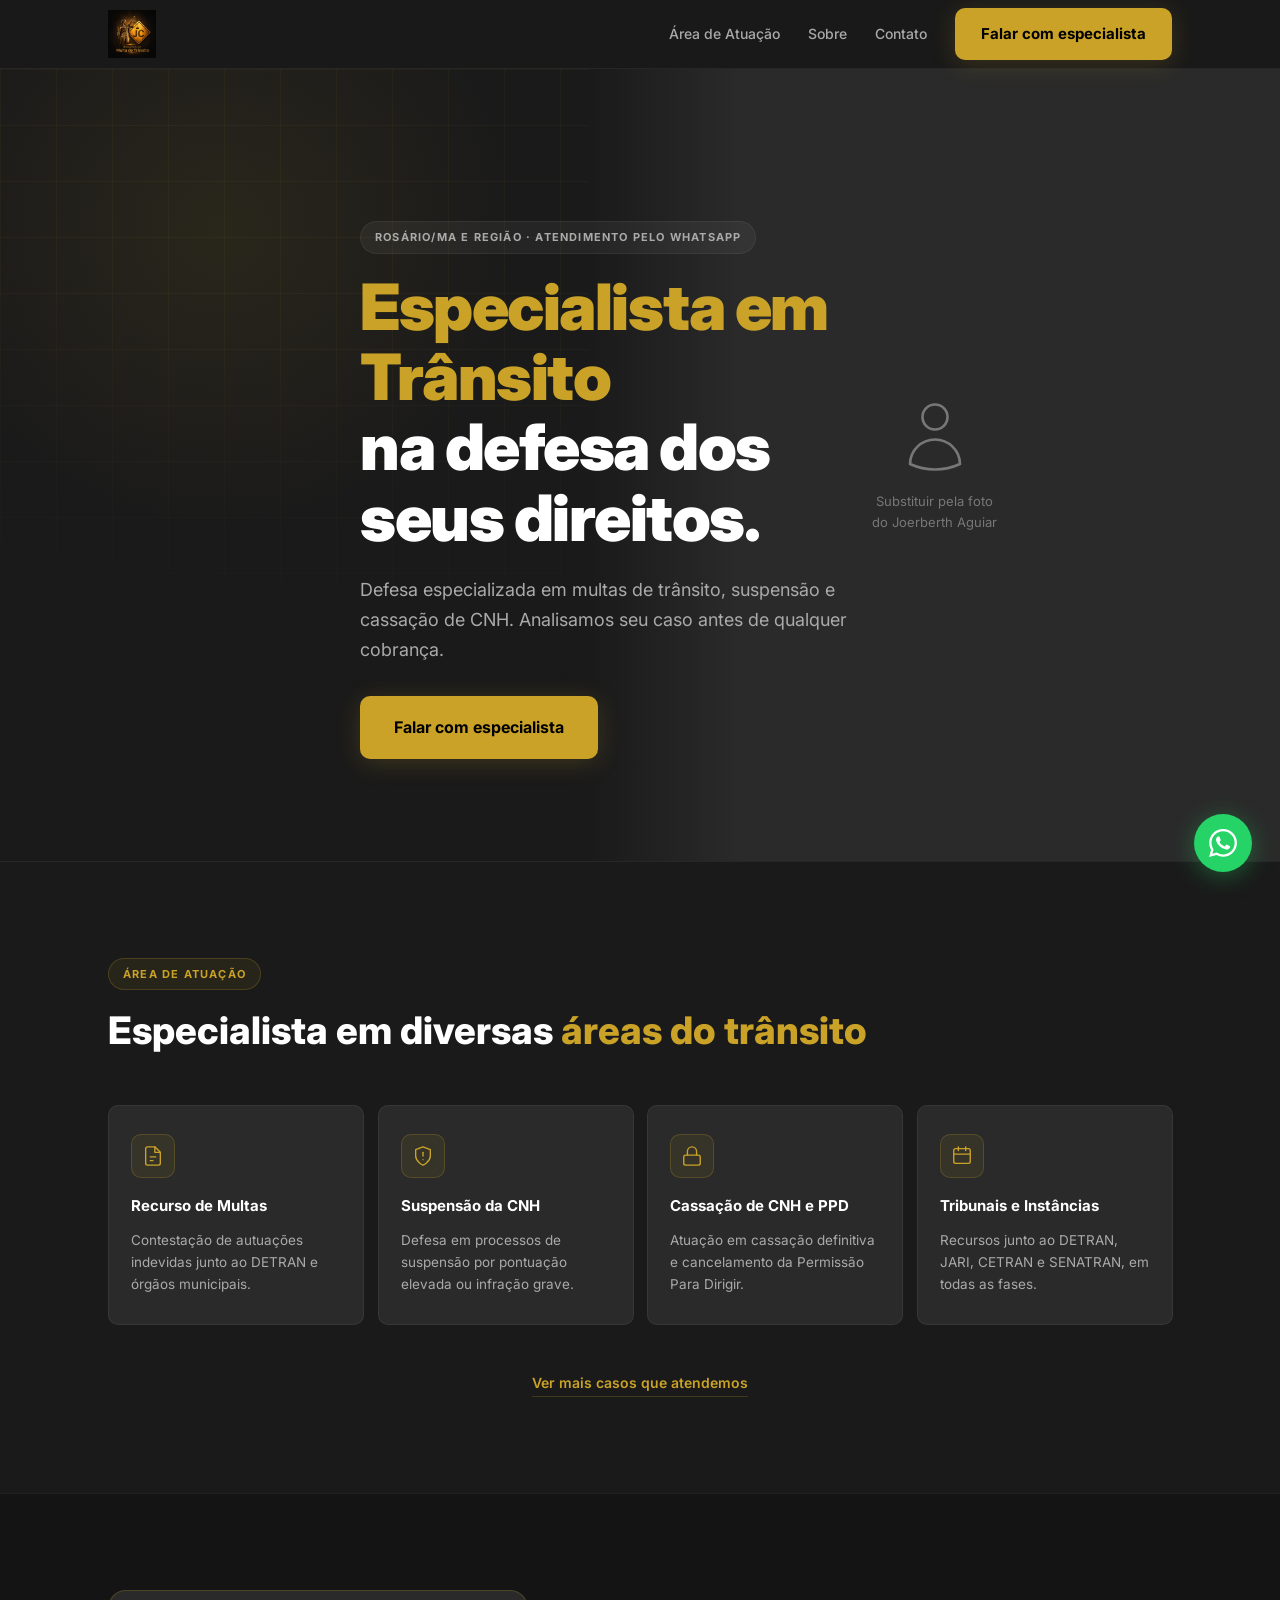
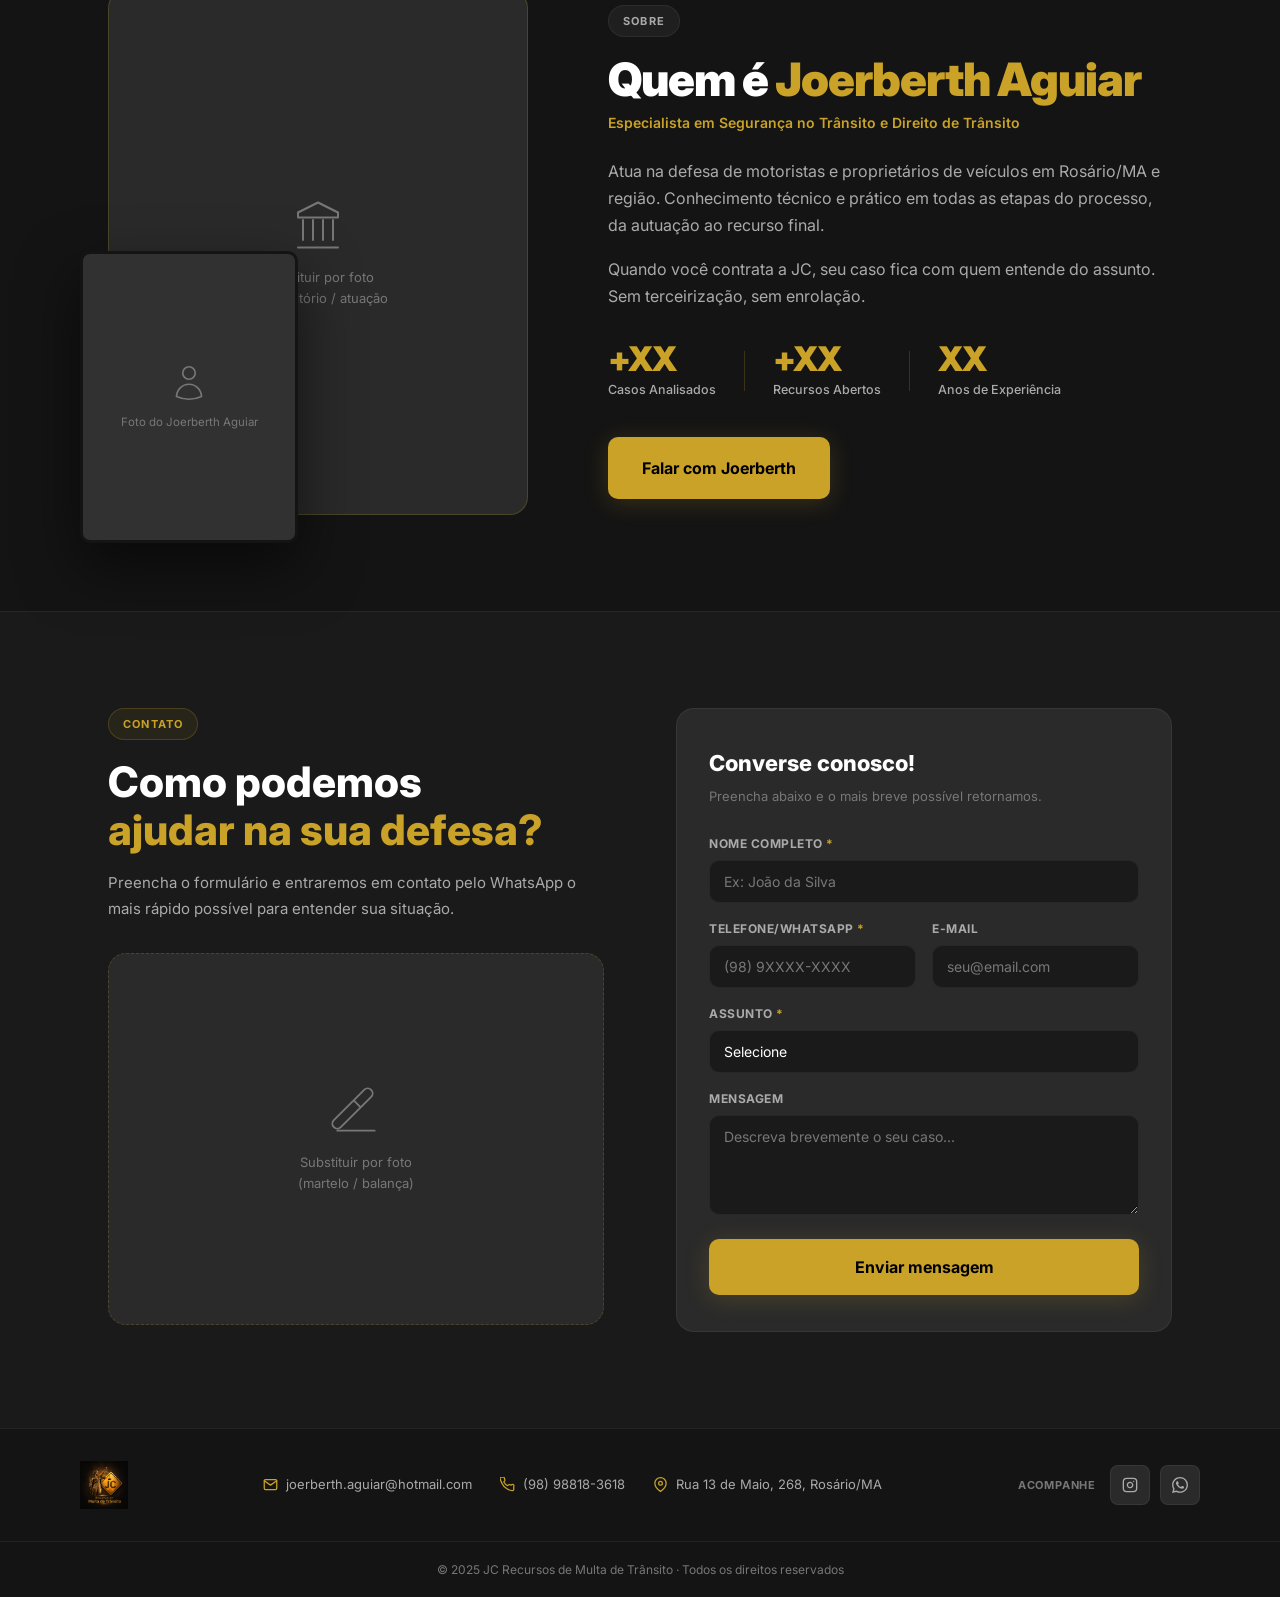
==== commit 391815be: "Redesenha site institucional seguindo referência visual e otimiza pra mobile Reestrutura hero, áreas" ====
--- a/site/index.html
+++ b/site/index.html
@@ -24,265 +24,128 @@
         <img src="imagens/logo.png" alt="JC Recursos de Multa de Trânsito" class="logo__img" />
       </a>
       <nav class="nav">
-        <a href="#servicos" class="nav__link">Serviços</a>
+        <a href="#areas" class="nav__link">Área de Atuação</a>
         <a href="#sobre" class="nav__link">Sobre</a>
-        <a href="#faq" class="nav__link">Dúvidas</a>
-        <a href="https://wa.me/5598988183618" target="_blank" rel="noopener" class="btn btn--primary">Análise gratuita</a>
+        <a href="#contato" class="nav__link">Contato</a>
+        <a href="https://wa.me/5598988183618" target="_blank" rel="noopener" class="btn btn--primary">Falar com especialista</a>
       </nav>
-    </div>
+      <button class="nav-toggle" id="navToggle" aria-label="Abrir menu" aria-expanded="false" aria-controls="mobileNav">
+        <svg class="nav-toggle__icon nav-toggle__icon--open" width="22" height="22" viewBox="0 0 24 24" fill="none" stroke="currentColor" stroke-width="2" stroke-linecap="round"><line x1="3" y1="6" x2="21" y2="6"/><line x1="3" y1="12" x2="21" y2="12"/><line x1="3" y1="18" x2="21" y2="18"/></svg>
+        <svg class="nav-toggle__icon nav-toggle__icon--close" width="22" height="22" viewBox="0 0 24 24" fill="none" stroke="currentColor" stroke-width="2" stroke-linecap="round"><line x1="6" y1="6" x2="18" y2="18"/><line x1="18" y1="6" x2="6" y2="18"/></svg>
+      </button>
+    </div>
+    <nav class="mobile-nav" id="mobileNav">
+      <a href="#areas" class="mobile-nav__link">Área de Atuação</a>
+      <a href="#sobre" class="mobile-nav__link">Sobre</a>
+      <a href="#contato" class="mobile-nav__link">Contato</a>
+      <a href="https://wa.me/5598988183618" target="_blank" rel="noopener" class="btn btn--primary mobile-nav__cta">Falar com especialista</a>
+    </nav>
   </header>
 
   <!-- HERO -->
-  <section class="hero">
+  <section class="hero" id="hero">
     <div class="hero__grid-bg" aria-hidden="true"></div>
+
+    <!-- Foto do especialista (fundo do hero) -->
+    <div class="hero__photo">
+      <div class="hero__photo-placeholder">
+        <svg width="80" height="80" viewBox="0 0 24 24" fill="none" stroke="currentColor" stroke-width=".8"><path stroke-linecap="round" stroke-linejoin="round" d="M15.75 6a3.75 3.75 0 11-7.5 0 3.75 3.75 0 017.5 0zM4.501 20.118a7.5 7.5 0 0114.998 0A17.933 17.933 0 0112 21.75c-2.676 0-5.216-.584-7.499-1.632z"/></svg>
+        <span>Substituir pela foto<br />do Joerberth Aguiar</span>
+      </div>
+    </div>
+
     <div class="container hero__inner">
-
       <div class="hero__content">
         <div class="pill hero-stagger hero-stagger--1">Rosário/MA e região · Atendimento pelo WhatsApp</div>
         <h1 class="hero__title hero-stagger hero-stagger--2">
-          Sua CNH está<br />em risco?<br />
-          <span class="text-gold">Agente resolve.</span>
+          <span class="text-gold">Especialista em Trânsito</span><br />
+          na defesa dos seus direitos.
         </h1>
         <p class="hero__subtitle hero-stagger hero-stagger--3">
           Defesa especializada em multas de trânsito, suspensão e cassação de CNH.
           Analisamos seu caso antes de qualquer cobrança.
         </p>
-        <ul class="hero__bullets hero-stagger hero-stagger--4">
-          <li>
-            <svg class="icon-check" viewBox="0 0 20 20" fill="none" stroke="currentColor" stroke-width="2.5" stroke-linecap="round" stroke-linejoin="round"><polyline points="4 10 8 14 16 6"/></svg>
-            Análise do caso sem custo
-          </li>
-          <li>
-            <svg class="icon-check" viewBox="0 0 20 20" fill="none" stroke="currentColor" stroke-width="2.5" stroke-linecap="round" stroke-linejoin="round"><polyline points="4 10 8 14 16 6"/></svg>
-            Atendimento direto com o especialista
-          </li>
-          <li>
-            <svg class="icon-check" viewBox="0 0 20 20" fill="none" stroke="currentColor" stroke-width="2.5" stroke-linecap="round" stroke-linejoin="round"><polyline points="4 10 8 14 16 6"/></svg>
-            Recurso em todas as instâncias
-          </li>
-        </ul>
-        <div class="hero__actions hero-stagger hero-stagger--5">
+        <div class="hero__actions hero-stagger hero-stagger--4">
           <a href="https://wa.me/5598988183618" target="_blank" rel="noopener" class="btn btn--primary btn--lg">
             Falar com especialista
           </a>
-          <a href="#servicos" class="btn btn--ghost btn--lg">Ver serviços</a>
-        </div>
-      </div>
-
-      <!-- Foto do especialista -->
-      <div class="hero__portrait reveal reveal--delay">
-        <div class="hero__portrait-accent" aria-hidden="true"></div>
-
-        <!--
-          Quando tiver a foto, substituir o bloco abaixo por:
-          <img src="images/joerberth.jpg" alt="Joerberth Aguiar" class="hero__portrait-img" />
-        -->
-        <div class="hero__portrait-img hero__portrait-placeholder">
-          <svg width="80" height="80" viewBox="0 0 24 24" fill="none" stroke="currentColor" stroke-width=".8"><path stroke-linecap="round" stroke-linejoin="round" d="M15.75 6a3.75 3.75 0 11-7.5 0 3.75 3.75 0 017.5 0zM4.501 20.118a7.5 7.5 0 0114.998 0A17.933 17.933 0 0112 21.75c-2.676 0-5.216-.584-7.499-1.632z"/></svg>
-          <span>Substituir pela foto<br />do Joerberth Aguiar</span>
-        </div>
-
-        <div class="hero__portrait-badge">
-          <strong>Especialista em</strong>
-          Segurança e Direito de Trânsito
-        </div>
-
-        <div class="hero__portrait-stat">
-          <strong>DETRAN · JARI</strong>
-          <span>CETRAN · SENATRAN</span>
-        </div>
-      </div>
-
+        </div>
+      </div>
     </div>
   </section>
 
-  <!-- DORES -->
-  <section class="section section--dark" id="dores">
+  <!-- ÁREAS DE ATUAÇÃO -->
+  <section class="section" id="areas">
     <div class="container">
       <div class="section__header reveal">
-        <div class="pill pill--gold">Você está passando por isso?</div>
-        <h2 class="section__title">Problemas que resolvemos todo dia</h2>
-      </div>
-      <div class="grid grid--3">
-
-        <div class="dor-card tilt-card reveal">
-          <div class="dor-card__icon">
+        <div class="pill pill--gold">Área de Atuação</div>
+        <h2 class="section__title">Especialista em diversas <span class="text-gold">áreas do trânsito</span></h2>
+      </div>
+
+      <div class="grid grid--4">
+
+        <div class="area-card tilt-card reveal">
+          <div class="area-card__icon">
             <svg viewBox="0 0 24 24" fill="none" stroke="currentColor" stroke-width="1.5" stroke-linecap="round" stroke-linejoin="round"><path d="M14 2H6a2 2 0 00-2 2v16a2 2 0 002 2h12a2 2 0 002-2V8z"/><polyline points="14 2 14 8 20 8"/><line x1="9" y1="13" x2="15" y2="13"/><line x1="9" y1="17" x2="12" y2="17"/></svg>
           </div>
-          <h3>Multa que parece indevida</h3>
-          <p>Autuação com erros, sinalização inexistente ou equipamento mal calibrado. Muitas têm fundamento para recurso.</p>
+          <h3>Recurso de Multas</h3>
+          <p>Contestação de autuações indevidas junto ao DETRAN e órgãos municipais.</p>
           <div class="card-glow" aria-hidden="true"></div>
         </div>
 
-        <div class="dor-card tilt-card reveal">
-          <div class="dor-card__icon">
+        <div class="area-card tilt-card reveal">
+          <div class="area-card__icon">
             <svg viewBox="0 0 24 24" fill="none" stroke="currentColor" stroke-width="1.5" stroke-linecap="round" stroke-linejoin="round"><path d="M12 22s8-4 8-10V5l-8-3-8 3v7c0 6 8 10 8 10z"/><line x1="12" y1="8" x2="12" y2="12"/><line x1="12" y1="16" x2="12.01" y2="16"/></svg>
           </div>
-          <h3>CNH com suspensão ameaçada</h3>
-          <p>Pontuação chegando no limite ou processo de suspensão aberto. Existe defesa. O prazo é o que não pode perder.</p>
+          <h3>Suspensão da CNH</h3>
+          <p>Defesa em processos de suspensão por pontuação elevada ou infração grave.</p>
           <div class="card-glow" aria-hidden="true"></div>
         </div>
 
-        <div class="dor-card tilt-card reveal">
-          <div class="dor-card__icon">
+        <div class="area-card tilt-card reveal">
+          <div class="area-card__icon">
             <svg viewBox="0 0 24 24" fill="none" stroke="currentColor" stroke-width="1.5" stroke-linecap="round" stroke-linejoin="round"><rect x="3" y="11" width="18" height="11" rx="2" ry="2"/><path d="M7 11V7a5 5 0 0110 0v4"/></svg>
           </div>
-          <h3>Cassação da carteira</h3>
-          <p>Processo de cassação definitiva em andamento. Cada etapa tem uma chance de defesa que não pode ser desperdiçada.</p>
+          <h3>Cassação de CNH e PPD</h3>
+          <p>Atuação em cassação definitiva e cancelamento da Permissão Para Dirigir.</p>
           <div class="card-glow" aria-hidden="true"></div>
         </div>
 
-        <div class="dor-card tilt-card reveal">
-          <div class="dor-card__icon">
-            <svg viewBox="0 0 24 24" fill="none" stroke="currentColor" stroke-width="1.5" stroke-linecap="round" stroke-linejoin="round"><rect x="2" y="5" width="20" height="14" rx="2"/><line x1="2" y1="10" x2="22" y2="10"/></svg>
-          </div>
-          <h3>PPD em risco</h3>
-          <p>Permissão Para Dirigir sendo cassada antes do prazo. A defesa nos primeiros dias faz toda a diferença.</p>
+        <div class="area-card tilt-card reveal">
+          <div class="area-card__icon">
+            <svg viewBox="0 0 24 24" fill="none" stroke="currentColor" stroke-width="1.5" stroke-linecap="round" stroke-linejoin="round"><rect x="3" y="4" width="18" height="16" rx="2"/><path d="M3 10h18"/><path d="M8 2v4M16 2v4"/></svg>
+          </div>
+          <h3>Tribunais e Instâncias</h3>
+          <p>Recursos junto ao DETRAN, JARI, CETRAN e SENATRAN, em todas as fases.</p>
           <div class="card-glow" aria-hidden="true"></div>
         </div>
 
-        <div class="dor-card tilt-card reveal">
-          <div class="dor-card__icon">
-            <svg viewBox="0 0 24 24" fill="none" stroke="currentColor" stroke-width="1.5" stroke-linecap="round" stroke-linejoin="round"><circle cx="12" cy="12" r="10"/><path d="M9.09 9a3 3 0 015.83 1c0 2-3 3-3 3"/><line x1="12" y1="17" x2="12.01" y2="17"/></svg>
-          </div>
-          <h3>Não sabe por onde começar</h3>
-          <p>Recebeu uma notificação e não entende o que fazer. A maioria dos motoristas não conhece seus direitos. A gente explica.</p>
-          <div class="card-glow" aria-hidden="true"></div>
-        </div>
-
-        <div class="dor-card tilt-card reveal">
-          <div class="dor-card__icon">
-            <svg viewBox="0 0 24 24" fill="none" stroke="currentColor" stroke-width="1.5" stroke-linecap="round" stroke-linejoin="round"><circle cx="12" cy="12" r="10"/><polyline points="12 6 12 12 16 14"/></svg>
-          </div>
-          <h3>Prazo acabando</h3>
-          <p>Recursos de trânsito têm prazo curto e improrrogável. Se perdeu, algumas alternativas ainda existem, mas o tempo conta.</p>
-          <div class="card-glow" aria-hidden="true"></div>
-        </div>
-
+      </div>
+
+      <div class="cta-center reveal">
+        <a href="https://wa.me/5598988183618" target="_blank" rel="noopener" class="link-more">Ver mais casos que atendemos</a>
       </div>
     </div>
   </section>
 
-  <!-- SERVIÇOS -->
-  <section class="section" id="servicos">
-    <div class="container">
-      <div class="section__header reveal">
-        <div class="pill">O que fazemos</div>
-        <h2 class="section__title">Atuamos em toda a defesa de trânsito</h2>
-        <p class="section__subtitle">Do recurso da multa até a defesa em cassação. Cada caso tem um caminho.</p>
-      </div>
-      <div class="grid grid--2">
-
-        <div class="servico-card tilt-card reveal">
-          <div class="servico-card__num" aria-hidden="true">01</div>
-          <div class="servico-card__body">
-            <h3>Recurso de multa de trânsito</h3>
-            <p>Contestação de autuações indevidas junto ao DETRAN, SENATRAN e órgãos municipais. Analisamos o auto de infração em busca de irregularidades.</p>
-          </div>
-          <div class="card-glow" aria-hidden="true"></div>
-        </div>
-
-        <div class="servico-card tilt-card reveal">
-          <div class="servico-card__num" aria-hidden="true">02</div>
-          <div class="servico-card__body">
-            <h3>Suspensão do direito de dirigir</h3>
-            <p>Defesa em processos de suspensão da CNH por pontuação elevada ou infração de natureza grave. Apresentamos defesa em todas as instâncias.</p>
-          </div>
-          <div class="card-glow" aria-hidden="true"></div>
-        </div>
-
-        <div class="servico-card tilt-card reveal">
-          <div class="servico-card__num" aria-hidden="true">03</div>
-          <div class="servico-card__body">
-            <h3>Cassação da CNH</h3>
-            <p>Atuação em casos de cassação definitiva da carteira de habilitação. Análise completa do processo e elaboração de defesa fundamentada.</p>
-          </div>
-          <div class="card-glow" aria-hidden="true"></div>
-        </div>
-
-        <div class="servico-card tilt-card reveal">
-          <div class="servico-card__num" aria-hidden="true">04</div>
-          <div class="servico-card__body">
-            <h3>Cancelamento da PPD</h3>
-            <p>Defesa em processos de cassação e cancelamento da Permissão Para Dirigir, especialmente nos primeiros dois anos de habilitação.</p>
-          </div>
-          <div class="card-glow" aria-hidden="true"></div>
-        </div>
-
-        <div class="servico-card tilt-card reveal">
-          <div class="servico-card__num" aria-hidden="true">05</div>
-          <div class="servico-card__body">
-            <h3>Excesso de pontuação</h3>
-            <p>Orientação e recurso para motoristas com pontuação elevada antes que o processo de suspensão seja instaurado.</p>
-          </div>
-          <div class="card-glow" aria-hidden="true"></div>
-        </div>
-
-        <div class="servico-card tilt-card reveal">
-          <div class="servico-card__num" aria-hidden="true">06</div>
-          <div class="servico-card__body">
-            <h3>Consultoria de trânsito</h3>
-            <p>Análise completa do seu caso e orientação sobre os melhores caminhos. Feita antes de qualquer decisão, sem nenhuma cobrança.</p>
-          </div>
-          <div class="card-glow" aria-hidden="true"></div>
-        </div>
-
-      </div>
-    </div>
-  </section>
-
-  <!-- COMO FUNCIONA -->
-  <section class="section section--dark" id="como-funciona">
-    <div class="container">
-      <div class="section__header reveal">
-        <div class="pill pill--gold">Simples e direto</div>
-        <h2 class="section__title">Como funciona o atendimento</h2>
-      </div>
-      <div class="steps">
-        <div class="step reveal">
-          <div class="step__num-wrap">
-            <div class="step__num">1</div>
-            <div class="step__line" aria-hidden="true"></div>
-          </div>
-          <div class="step__body">
-            <h3>Manda mensagem pelo WhatsApp</h3>
-            <p>Envie os dados da multa ou do processo. A consulta inicial é gratuita e sem compromisso. Respondemos no mesmo dia.</p>
-          </div>
-        </div>
-        <div class="step reveal">
-          <div class="step__num-wrap">
-            <div class="step__num">2</div>
-            <div class="step__line" aria-hidden="true"></div>
-          </div>
-          <div class="step__body">
-            <h3>A gente analisa o caso</h3>
-            <p>Verificamos o auto de infração, prazos e possibilidades reais de recurso. Explicamos tudo em linguagem clara, sem juridiquês.</p>
-          </div>
-        </div>
-        <div class="step step--last reveal">
-          <div class="step__num-wrap">
-            <div class="step__num">3</div>
-          </div>
-          <div class="step__body">
-            <h3>Abrimos a defesa</h3>
-            <p>Se há base para recurso, preparamos e protocolaremos. Você acompanha cada etapa e é informado de qualquer novidade.</p>
-          </div>
-        </div>
-      </div>
-      <div class="cta-center reveal">
-        <a href="https://wa.me/5598988183618" target="_blank" rel="noopener" class="btn btn--primary btn--lg">
-          Começar análise gratuita
-        </a>
-      </div>
-    </div>
-  </section>
-
-  <!-- SOBRE -->
-  <section class="section" id="sobre">
+  <!-- QUEM É -->
+  <section class="section section--dark" id="sobre">
     <div class="container sobre__grid">
-      <div class="sobre__content reveal">
-        <div class="pill">Quem cuida do seu caso</div>
-        <h2 class="sobre__title">Joerberth Aguiar</h2>
+
+      <div class="sobre__visual reveal">
+        <div class="sobre__visual-main">
+          <svg width="60" height="60" viewBox="0 0 24 24" fill="none" stroke="currentColor" stroke-width=".8"><path stroke-linecap="round" stroke-linejoin="round" d="M12 3l8 4v2H4V7l8-4zM4 21h16M6 10v8M10 10v8M14 10v8M18 10v8"/></svg>
+          <span>Substituir por foto<br />do escritório / atuação</span>
+        </div>
+        <div class="sobre__visual-inset">
+          <svg width="40" height="40" viewBox="0 0 24 24" fill="none" stroke="currentColor" stroke-width="1"><path stroke-linecap="round" stroke-linejoin="round" d="M15.75 6a3.75 3.75 0 11-7.5 0 3.75 3.75 0 017.5 0zM4.501 20.118a7.5 7.5 0 0114.998 0A17.933 17.933 0 0112 21.75c-2.676 0-5.216-.584-7.499-1.632z"/></svg>
+          <span>Foto do Joerberth Aguiar</span>
+        </div>
+      </div>
+
+      <div class="sobre__content reveal reveal--delay">
+        <div class="pill">Sobre</div>
+        <h2 class="sobre__title">Quem é <span class="text-gold">Joerberth Aguiar</span></h2>
         <p class="sobre__role">Especialista em Segurança no Trânsito e Direito de Trânsito</p>
         <p class="sobre__text">
           Atua na defesa de motoristas e proprietários de veículos em Rosário/MA e região.
@@ -291,218 +154,51 @@
         <p class="sobre__text">
           Quando você contrata a JC, seu caso fica com quem entende do assunto. Sem terceirização, sem enrolação.
         </p>
-        <ul class="sobre__lista">
-          <li>
-            <svg class="icon-check" viewBox="0 0 20 20" fill="none" stroke="currentColor" stroke-width="2.5" stroke-linecap="round" stroke-linejoin="round"><polyline points="4 10 8 14 16 6"/></svg>
-            Especialista em Segurança no Trânsito
-          </li>
-          <li>
-            <svg class="icon-check" viewBox="0 0 20 20" fill="none" stroke="currentColor" stroke-width="2.5" stroke-linecap="round" stroke-linejoin="round"><polyline points="4 10 8 14 16 6"/></svg>
-            Especialista em Direito de Trânsito
-          </li>
-          <li>
-            <svg class="icon-check" viewBox="0 0 20 20" fill="none" stroke="currentColor" stroke-width="2.5" stroke-linecap="round" stroke-linejoin="round"><polyline points="4 10 8 14 16 6"/></svg>
-            Atendimento direto e personalizado
-          </li>
-          <li>
-            <svg class="icon-check" viewBox="0 0 20 20" fill="none" stroke="currentColor" stroke-width="2.5" stroke-linecap="round" stroke-linejoin="round"><polyline points="4 10 8 14 16 6"/></svg>
-            Atuação em Rosário/MA e região
-          </li>
-        </ul>
+
+        <div class="sobre__stats">
+          <div class="stat-item">
+            <strong class="stat-num">+XX</strong>
+            <span class="stat-label">Casos Analisados</span>
+          </div>
+          <div class="stat-divider" aria-hidden="true"></div>
+          <div class="stat-item">
+            <strong class="stat-num">+XX</strong>
+            <span class="stat-label">Recursos Abertos</span>
+          </div>
+          <div class="stat-divider" aria-hidden="true"></div>
+          <div class="stat-item">
+            <strong class="stat-num">XX</strong>
+            <span class="stat-label">Anos de Experiência</span>
+          </div>
+        </div>
+
         <a href="https://wa.me/5598988183618" target="_blank" rel="noopener" class="btn btn--primary btn--lg">
           Falar com Joerberth
         </a>
       </div>
 
-      <div class="sobre__visual reveal reveal--delay">
-        <!-- Substituir .foto-placeholder por <img> quando tiver a foto -->
-        <div class="foto-placeholder">
-          <svg width="72" height="72" viewBox="0 0 24 24" fill="none" stroke="currentColor" stroke-width="1"><path stroke-linecap="round" stroke-linejoin="round" d="M15.75 6a3.75 3.75 0 11-7.5 0 3.75 3.75 0 017.5 0zM4.501 20.118a7.5 7.5 0 0114.998 0A17.933 17.933 0 0112 21.75c-2.676 0-5.216-.584-7.499-1.632z"/></svg>
-          <span>Foto do Joerberth Aguiar</span>
-        </div>
-        <blockquote class="sobre__quote">
-          "Muitas multas têm irregularidades que podem ser contestadas. O motorista só precisa saber que tem esse direito."
-          <cite>Joerberth Aguiar</cite>
-        </blockquote>
-      </div>
-    </div>
-
-    <!-- Stats — preencher com os números reais do Joerberth -->
-    <div class="container sobre__stats reveal">
-      <div class="stat-item">
-        <strong class="stat-num">+XX</strong>
-        <span class="stat-label">Casos Analisados</span>
-      </div>
-      <div class="stat-divider" aria-hidden="true"></div>
-      <div class="stat-item">
-        <strong class="stat-num">+XX</strong>
-        <span class="stat-label">Recursos Abertos</span>
-      </div>
-      <div class="stat-divider" aria-hidden="true"></div>
-      <div class="stat-item">
-        <strong class="stat-num">XX</strong>
-        <span class="stat-label">Anos de Experiência</span>
-      </div>
-    </div>
-
+    </div>
   </section>
 
-  <!-- POR QUE A JC -->
-  <section class="section section--dark">
-    <div class="container">
-      <div class="section__header reveal">
-        <div class="pill pill--gold">Por que escolher a JC</div>
-        <h2 class="section__title">O que nos diferencia</h2>
-      </div>
-      <div class="diferenciais">
-        <div class="diferencial-item reveal">
-          <svg class="icon-check icon-check--lg" viewBox="0 0 20 20" fill="none" stroke="currentColor" stroke-width="2.5" stroke-linecap="round" stroke-linejoin="round"><polyline points="4 10 8 14 16 6"/></svg>
-          <div>
-            <strong>Análise gratuita antes de qualquer cobrança</strong>
-            <p>Avaliamos se há fundamento para recurso. Só seguimos se houver chances reais.</p>
-          </div>
-        </div>
-        <div class="diferencial-item reveal">
-          <svg class="icon-check icon-check--lg" viewBox="0 0 20 20" fill="none" stroke="currentColor" stroke-width="2.5" stroke-linecap="round" stroke-linejoin="round"><polyline points="4 10 8 14 16 6"/></svg>
-          <div>
-            <strong>Especialista dedicado ao seu caso</strong>
-            <p>Seu processo fica com Joerberth Aguiar. Sem terceirização ou assistentes intermediários.</p>
-          </div>
-        </div>
-        <div class="diferencial-item reveal">
-          <svg class="icon-check icon-check--lg" viewBox="0 0 20 20" fill="none" stroke="currentColor" stroke-width="2.5" stroke-linecap="round" stroke-linejoin="round"><polyline points="4 10 8 14 16 6"/></svg>
-          <div>
-            <strong>Linguagem clara, sem juridiquês</strong>
-            <p>Você entende o que está acontecendo em cada etapa. Sem termos técnicos desnecessários.</p>
-          </div>
-        </div>
-        <div class="diferencial-item reveal">
-          <svg class="icon-check icon-check--lg" viewBox="0 0 20 20" fill="none" stroke="currentColor" stroke-width="2.5" stroke-linecap="round" stroke-linejoin="round"><polyline points="4 10 8 14 16 6"/></svg>
-          <div>
-            <strong>Acompanhamento do início ao fim</strong>
-            <p>Informamos qualquer novidade. Você nunca fica sem resposta sobre o andamento do caso.</p>
-          </div>
-        </div>
-        <div class="diferencial-item reveal">
-          <svg class="icon-check icon-check--lg" viewBox="0 0 20 20" fill="none" stroke="currentColor" stroke-width="2.5" stroke-linecap="round" stroke-linejoin="round"><polyline points="4 10 8 14 16 6"/></svg>
-          <div>
-            <strong>Atendimento direto pelo WhatsApp</strong>
-            <p>Sem formulário, sem espera. Fala direto com quem resolve. Respondemos no mesmo dia.</p>
-          </div>
-        </div>
-        <div class="diferencial-item reveal">
-          <svg class="icon-check icon-check--lg" viewBox="0 0 20 20" fill="none" stroke="currentColor" stroke-width="2.5" stroke-linecap="round" stroke-linejoin="round"><polyline points="4 10 8 14 16 6"/></svg>
-          <div>
-            <strong>Atuação em todas as instâncias</strong>
-            <p>DETRAN, JARI, CETRAN, SENATRAN: sabemos onde e como protocolar em cada fase.</p>
-          </div>
-        </div>
-      </div>
-    </div>
-  </section>
-
-  <!-- FAQ -->
-  <section class="section" id="faq">
-    <div class="container faq__grid">
-      <div class="faq__left reveal">
-        <div class="pill">Perguntas frequentes</div>
-        <h2 class="faq__title">Ainda com dúvidas?</h2>
-        <a href="https://wa.me/5598988183618" target="_blank" rel="noopener" class="whatsapp-cta">
-          <svg width="22" height="22" viewBox="0 0 24 24" fill="currentColor"><path d="M17.472 14.382c-.297-.149-1.758-.867-2.03-.967-.273-.099-.471-.148-.67.15-.197.297-.767.966-.94 1.164-.173.199-.347.223-.644.075-.297-.15-1.255-.463-2.39-1.475-.883-.788-1.48-1.761-1.653-2.059-.173-.297-.018-.458.13-.606.134-.133.298-.347.446-.52.149-.174.198-.298.298-.497.099-.198.05-.371-.025-.52-.075-.149-.669-1.612-.916-2.207-.242-.579-.487-.5-.669-.51-.173-.008-.371-.01-.57-.01-.198 0-.52.074-.792.372-.272.297-1.04 1.016-1.04 2.479 0 1.462 1.065 2.875 1.213 3.074.149.198 2.096 3.2 5.077 4.487.709.306 1.262.489 1.694.625.712.227 1.36.195 1.871.118.571-.085 1.758-.719 2.006-1.413.248-.694.248-1.289.173-1.413-.074-.124-.272-.198-.57-.347m-5.421 7.403h-.004a9.87 9.87 0 01-5.031-1.378l-.361-.214-3.741.982.998-3.648-.235-.374a9.86 9.86 0 01-1.51-5.26c.001-5.45 4.436-9.884 9.888-9.884 2.64 0 5.122 1.03 6.988 2.898a9.825 9.825 0 012.893 6.994c-.003 5.45-4.437 9.884-9.885 9.884m8.413-18.297A11.815 11.815 0 0012.05 0C5.495 0 .16 5.335.157 11.892c0 2.096.547 4.142 1.588 5.945L.057 24l6.305-1.654a11.882 11.882 0 005.683 1.448h.005c6.554 0 11.89-5.335 11.893-11.893a11.821 11.821 0 00-3.48-8.413z"/></svg>
-          <div>
-            <strong>Atendimento pelo WhatsApp</strong>
-            <span>Clique para enviar mensagem</span>
-          </div>
-        </a>
-      </div>
-
-      <div class="faq__right reveal reveal--delay">
-        <div class="faq__item">
-          <button class="faq__question" onclick="toggleFaq(this)" aria-expanded="false">
-            <span>É possível recorrer de qualquer multa?</span>
-            <svg class="faq__arrow" viewBox="0 0 24 24" fill="none" stroke="currentColor" stroke-width="2.5" stroke-linecap="round" stroke-linejoin="round"><polyline points="6 9 12 15 18 9"/></svg>
-          </button>
-          <div class="faq__answer" role="region">
-            Nem toda multa tem chances de recurso, mas vale analisar. Muitas autuações têm irregularidades: sinalização inadequada, equipamento sem certificação, dados incorretos no auto de infração. Fazemos a análise antes de qualquer cobrança.
-          </div>
-        </div>
-        <div class="faq__item">
-          <button class="faq__question" onclick="toggleFaq(this)" aria-expanded="false">
-            <span>Quanto custa um recurso de multa?</span>
-            <svg class="faq__arrow" viewBox="0 0 24 24" fill="none" stroke="currentColor" stroke-width="2.5" stroke-linecap="round" stroke-linejoin="round"><polyline points="6 9 12 15 18 9"/></svg>
-          </button>
-          <div class="faq__answer" role="region">
-            O valor varia conforme o tipo de infração e a complexidade do caso. A análise inicial é gratuita. Entre em contato pelo WhatsApp para conversar sobre o seu caso específico.
-          </div>
-        </div>
-        <div class="faq__item">
-          <button class="faq__question" onclick="toggleFaq(this)" aria-expanded="false">
-            <span>Quanto tempo leva um recurso?</span>
-            <svg class="faq__arrow" viewBox="0 0 24 24" fill="none" stroke="currentColor" stroke-width="2.5" stroke-linecap="round" stroke-linejoin="round"><polyline points="6 9 12 15 18 9"/></svg>
-          </button>
-          <div class="faq__answer" role="region">
-            O prazo depende do órgão responsável e do tipo de infração. Em geral, entre 30 e 90 dias. Mantemos o cliente informado durante todo o processo. Você não fica no escuro esperando.
-          </div>
-        </div>
-        <div class="faq__item">
-          <button class="faq__question" onclick="toggleFaq(this)" aria-expanded="false">
-            <span>Vocês atendem todo o Maranhão?</span>
-            <svg class="faq__arrow" viewBox="0 0 24 24" fill="none" stroke="currentColor" stroke-width="2.5" stroke-linecap="round" stroke-linejoin="round"><polyline points="6 9 12 15 18 9"/></svg>
-          </button>
-          <div class="faq__answer" role="region">
-            Atendemos principalmente Rosário/MA e região. Para casos de outras cidades, consulte nossa disponibilidade pelo WhatsApp. Em muitos casos conseguimos atender remotamente.
-          </div>
-        </div>
-        <div class="faq__item">
-          <button class="faq__question" onclick="toggleFaq(this)" aria-expanded="false">
-            <span>Perdi o prazo do recurso. Ainda posso fazer algo?</span>
-            <svg class="faq__arrow" viewBox="0 0 24 24" fill="none" stroke="currentColor" stroke-width="2.5" stroke-linecap="round" stroke-linejoin="round"><polyline points="6 9 12 15 18 9"/></svg>
-          </button>
-          <div class="faq__answer" role="region">
-            Depende da situação. Alguns recursos têm instâncias adicionais mesmo após prazo perdido em uma etapa. É importante analisar o caso para entender as alternativas. Entre em contato quanto antes.
-          </div>
-        </div>
-        <div class="faq__item">
-          <button class="faq__question" onclick="toggleFaq(this)" aria-expanded="false">
-            <span>Preciso ir pessoalmente ao escritório?</span>
-            <svg class="faq__arrow" viewBox="0 0 24 24" fill="none" stroke="currentColor" stroke-width="2.5" stroke-linecap="round" stroke-linejoin="round"><polyline points="6 9 12 15 18 9"/></svg>
-          </button>
-          <div class="faq__answer" role="region">
-            Não é obrigatório. Grande parte do atendimento acontece pelo WhatsApp. Caso necessário, também atendemos presencialmente na Rua 13 de Maio, 268, Rosário/MA.
-          </div>
-        </div>
-      </div>
-    </div>
-  </section>
-
   <!-- CONTATO -->
-  <section class="section section--dark" id="contato">
+  <section class="section" id="contato">
     <div class="container contato__grid">
 
       <div class="contato__info reveal">
-        <div class="pill pill--gold">Fale conosco</div>
+        <div class="pill pill--gold">Contato</div>
         <h2 class="contato__title">Como podemos<br /><span class="text-gold">ajudar na sua defesa?</span></h2>
         <p class="contato__desc">Preencha o formulário e entraremos em contato pelo WhatsApp o mais rápido possível para entender sua situação.</p>
-        <div class="contato__dados">
-          <div class="contato__dado">
-            <svg width="18" height="18" viewBox="0 0 24 24" fill="none" stroke="currentColor" stroke-width="2" stroke-linecap="round" stroke-linejoin="round"><path d="M22 16.92v3a2 2 0 01-2.18 2 19.79 19.79 0 01-8.63-3.07A19.5 19.5 0 013.07 9.81a19.79 19.79 0 01-3.07-8.67A2 2 0 012 0h3a2 2 0 012 1.72c.127.96.361 1.903.7 2.81a2 2 0 01-.45 2.11L6.09 7.91a16 16 0 006 6l1.27-1.27a2 2 0 012.11-.45c.907.339 1.85.573 2.81.7A2 2 0 0122 14.92z"/></svg>
-            <span>(98) 98818-3618 / (98) 98280-7628</span>
-          </div>
-          <div class="contato__dado">
-            <svg width="18" height="18" viewBox="0 0 24 24" fill="none" stroke="currentColor" stroke-width="2" stroke-linecap="round" stroke-linejoin="round"><path d="M21 10c0 7-9 13-9 13s-9-6-9-13a9 9 0 0118 0z"/><circle cx="12" cy="10" r="3"/></svg>
-            <span>Rua 13 de Maio, 268, Rosário/MA</span>
-          </div>
-          <div class="contato__dado">
-            <svg width="18" height="18" viewBox="0 0 24 24" fill="none" stroke="currentColor" stroke-width="2" stroke-linecap="round" stroke-linejoin="round"><rect x="2" y="3" width="20" height="14" rx="2"/><path d="M8 21h8M12 17v4"/></svg>
-            <span>joerberth.aguiar@hotmail.com</span>
-          </div>
+
+        <div class="contato__visual">
+          <svg width="56" height="56" viewBox="0 0 24 24" fill="none" stroke="currentColor" stroke-width=".8"><path stroke-linecap="round" stroke-linejoin="round" d="M14 10l-8.5 8.5a2.121 2.121 0 01-3-3L11 7m3 3l4.5-4.5a2.121 2.121 0 00-3-3L11 7m3 3L11 7m9 13H4"/></svg>
+          <span>Substituir por foto<br />(martelo / balança)</span>
         </div>
       </div>
 
       <div class="contato__form-wrap reveal reveal--delay">
         <form class="contato__form" id="contatoForm" novalidate>
-          <h3 class="form__title">Converse conosco</h3>
-          <p class="form__sub">Preencha abaixo e abrimos o WhatsApp com sua mensagem pronta.</p>
+          <h3 class="form__title">Converse conosco!</h3>
+          <p class="form__sub">Preencha abaixo e o mais breve possível retornamos.</p>
           <div class="form__group">
             <label for="f-nome">Nome completo <span aria-hidden="true">*</span></label>
             <input type="text" id="f-nome" name="nome" placeholder="Ex: João da Silva" required />
@@ -513,25 +209,28 @@
               <input type="tel" id="f-tel" name="telefone" placeholder="(98) 9XXXX-XXXX" required />
             </div>
             <div class="form__group">
-              <label for="f-assunto">Assunto <span aria-hidden="true">*</span></label>
-              <select id="f-assunto" name="assunto" required>
-                <option value="" disabled selected>Selecione</option>
-                <option>Recurso de multa</option>
-                <option>Suspensão da CNH</option>
-                <option>Cassação da CNH</option>
-                <option>Cancelamento da PPD</option>
-                <option>Excesso de pontuação</option>
-                <option>Consultoria</option>
-              </select>
+              <label for="f-email">E-mail</label>
+              <input type="email" id="f-email" name="email" placeholder="seu@email.com" />
             </div>
+          </div>
+          <div class="form__group">
+            <label for="f-assunto">Assunto <span aria-hidden="true">*</span></label>
+            <select id="f-assunto" name="assunto" required>
+              <option value="" disabled selected>Selecione</option>
+              <option>Recurso de multa</option>
+              <option>Suspensão da CNH</option>
+              <option>Cassação da CNH</option>
+              <option>Cancelamento da PPD</option>
+              <option>Excesso de pontuação</option>
+              <option>Consultoria</option>
+            </select>
           </div>
           <div class="form__group">
             <label for="f-msg">Mensagem</label>
             <textarea id="f-msg" name="mensagem" rows="4" placeholder="Descreva brevemente o seu caso..."></textarea>
           </div>
           <button type="submit" class="btn btn--primary btn--lg form__btn">
-            <svg width="18" height="18" viewBox="0 0 24 24" fill="currentColor"><path d="M17.472 14.382c-.297-.149-1.758-.867-2.03-.967-.273-.099-.471-.148-.67.15-.197.297-.767.966-.94 1.164-.173.199-.347.223-.644.075-.297-.15-1.255-.463-2.39-1.475-.883-.788-1.48-1.761-1.653-2.059-.173-.297-.018-.458.13-.606.134-.133.298-.347.446-.52.149-.174.198-.298.298-.497.099-.198.05-.371-.025-.52-.075-.149-.669-1.612-.916-2.207-.242-.579-.487-.5-.669-.51-.173-.008-.371-.01-.57-.01-.198 0-.52.074-.792.372-.272.297-1.04 1.016-1.04 2.479 0 1.462 1.065 2.875 1.213 3.074.149.198 2.096 3.2 5.077 4.487.709.306 1.262.489 1.694.625.712.227 1.36.195 1.871.118.571-.085 1.758-.719 2.006-1.413.248-.694.248-1.289.173-1.413-.074-.124-.272-.198-.57-.347m-5.421 7.403h-.004a9.87 9.87 0 01-5.031-1.378l-.361-.214-3.741.982.998-3.648-.235-.374a9.86 9.86 0 01-1.51-5.26c.001-5.45 4.436-9.884 9.888-9.884 2.64 0 5.122 1.03 6.988 2.898a9.825 9.825 0 012.893 6.994c-.003 5.45-4.437 9.884-9.885 9.884m8.413-18.297A11.815 11.815 0 0012.05 0C5.495 0 .16 5.335.157 11.892c0 2.096.547 4.142 1.588 5.945L.057 24l6.305-1.654a11.882 11.882 0 005.683 1.448h.005c6.554 0 11.89-5.335 11.893-11.893a11.821 11.821 0 00-3.48-8.413z"/></svg>
-            Enviar pelo WhatsApp
+            Enviar mensagem
           </button>
         </form>
       </div>
@@ -539,79 +238,41 @@
     </div>
   </section>
 
-  <!-- CTA FINAL -->
-  <section class="section section--cta">
-    <div class="cta-final__bg" aria-hidden="true"></div>
-    <div class="container cta-final reveal">
-      <p class="cta-final__eyebrow">Não perca o prazo</p>
-      <h2 class="cta-final__title">Fale com a gente<br />agora pelo WhatsApp</h2>
-      <p class="cta-final__sub">Análise gratuita. Sem compromisso. Respondemos no mesmo dia.</p>
-      <a href="https://wa.me/5598988183618" target="_blank" rel="noopener" class="btn btn--primary btn--xl">
-        Iniciar conversa no WhatsApp
-      </a>
-      <div class="cta-final__contatos">
-        <span>(98) 98818-3618</span>
-        <span class="dot" aria-hidden="true"></span>
-        <span>(98) 98280-7628</span>
-        <span class="dot" aria-hidden="true"></span>
-        <span>Rosário/MA</span>
-      </div>
-    </div>
-  </section>
-
   <!-- FOOTER -->
   <footer class="footer">
-    <div class="container footer__body">
-      <div class="footer__col footer__col--brand">
-        <a href="#" class="logo" aria-label="JC Recursos de Multa de Trânsito">
-          <img src="imagens/logo.png" alt="JC Recursos de Multa de Trânsito" class="logo__img" />
+    <div class="container footer__inner">
+      <a href="#" class="logo" aria-label="JC Recursos de Multa de Trânsito">
+        <img src="imagens/logo.png" alt="JC Recursos de Multa de Trânsito" class="logo__img" />
+      </a>
+
+      <ul class="footer__contatos">
+        <li>
+          <svg width="15" height="15" viewBox="0 0 24 24" fill="none" stroke="currentColor" stroke-width="2" stroke-linecap="round" stroke-linejoin="round"><path d="M4 4h16c1.1 0 2 .9 2 2v12c0 1.1-.9 2-2 2H4c-1.1 0-2-.9-2-2V6c0-1.1.9-2 2-2z"/><polyline points="22,6 12,13 2,6"/></svg>
+          joerberth.aguiar@hotmail.com
+        </li>
+        <li>
+          <svg width="15" height="15" viewBox="0 0 24 24" fill="none" stroke="currentColor" stroke-width="2" stroke-linecap="round" stroke-linejoin="round"><path d="M22 16.92v3a2 2 0 01-2.18 2 19.79 19.79 0 01-8.63-3.07A19.5 19.5 0 013.07 9.81a19.79 19.79 0 01-3.07-8.67A2 2 0 012 0h3a2 2 0 012 1.72c.127.96.361 1.903.7 2.81a2 2 0 01-.45 2.11L6.09 7.91a16 16 0 006 6l1.27-1.27a2 2 0 012.11-.45c.907.339 1.85.573 2.81.7A2 2 0 0122 14.92z"/></svg>
+          (98) 98818-3618
+        </li>
+        <li>
+          <svg width="15" height="15" viewBox="0 0 24 24" fill="none" stroke="currentColor" stroke-width="2" stroke-linecap="round" stroke-linejoin="round"><path d="M21 10c0 7-9 13-9 13s-9-6-9-13a9 9 0 0118 0z"/><circle cx="12" cy="10" r="3"/></svg>
+          Rua 13 de Maio, 268, Rosário/MA
+        </li>
+      </ul>
+
+      <div class="footer__social">
+        <span class="footer__social-label">Acompanhe</span>
+        <a href="#" aria-label="Instagram" class="footer__social-btn">
+          <svg width="16" height="16" viewBox="0 0 24 24" fill="none" stroke="currentColor" stroke-width="2" stroke-linecap="round" stroke-linejoin="round"><rect x="2" y="2" width="20" height="20" rx="5"/><path d="M16 11.37A4 4 0 1112.63 8 4 4 0 0116 11.37z"/><line x1="17.5" y1="6.5" x2="17.51" y2="6.5"/></svg>
         </a>
-        <p class="footer__tagline">Sua Solução em Trânsito</p>
-        <p class="footer__about">Defesa especializada em multas, suspensão e cassação de CNH em Rosário/MA.</p>
-      </div>
-
-      <div class="footer__col">
-        <h4 class="footer__col-title">Contato</h4>
-        <ul class="footer__list">
-          <li>
-            <svg width="15" height="15" viewBox="0 0 24 24" fill="none" stroke="currentColor" stroke-width="2" stroke-linecap="round" stroke-linejoin="round"><path d="M22 16.92v3a2 2 0 01-2.18 2 19.79 19.79 0 01-8.63-3.07A19.5 19.5 0 013.07 9.81a19.79 19.79 0 01-3.07-8.67A2 2 0 012 0h3a2 2 0 012 1.72c.127.96.361 1.903.7 2.81a2 2 0 01-.45 2.11L6.09 7.91a16 16 0 006 6l1.27-1.27a2 2 0 012.11-.45c.907.339 1.85.573 2.81.7A2 2 0 0122 14.92z"/></svg>
-            (98) 98818-3618
-          </li>
-          <li>
-            <svg width="15" height="15" viewBox="0 0 24 24" fill="none" stroke="currentColor" stroke-width="2" stroke-linecap="round" stroke-linejoin="round"><path d="M22 16.92v3a2 2 0 01-2.18 2 19.79 19.79 0 01-8.63-3.07A19.5 19.5 0 013.07 9.81a19.79 19.79 0 01-3.07-8.67A2 2 0 012 0h3a2 2 0 012 1.72c.127.96.361 1.903.7 2.81a2 2 0 01-.45 2.11L6.09 7.91a16 16 0 006 6l1.27-1.27a2 2 0 012.11-.45c.907.339 1.85.573 2.81.7A2 2 0 0122 14.92z"/></svg>
-            (98) 98280-7628
-          </li>
-          <li>
-            <svg width="15" height="15" viewBox="0 0 24 24" fill="none" stroke="currentColor" stroke-width="2" stroke-linecap="round" stroke-linejoin="round"><path d="M4 4h16c1.1 0 2 .9 2 2v12c0 1.1-.9 2-2 2H4c-1.1 0-2-.9-2-2V6c0-1.1.9-2 2-2z"/><polyline points="22,6 12,13 2,6"/></svg>
-            joerberth.aguiar@hotmail.com
-          </li>
-          <li>
-            <svg width="15" height="15" viewBox="0 0 24 24" fill="none" stroke="currentColor" stroke-width="2" stroke-linecap="round" stroke-linejoin="round"><path d="M21 10c0 7-9 13-9 13s-9-6-9-13a9 9 0 0118 0z"/><circle cx="12" cy="10" r="3"/></svg>
-            Rua 13 de Maio, 268, Rosário/MA
-          </li>
-        </ul>
-      </div>
-
-      <div class="footer__col">
-        <h4 class="footer__col-title">Acompanhe</h4>
-        <div class="footer__social">
-          <a href="#" aria-label="Instagram" class="footer__social-btn">
-            <svg width="18" height="18" viewBox="0 0 24 24" fill="none" stroke="currentColor" stroke-width="2" stroke-linecap="round" stroke-linejoin="round"><rect x="2" y="2" width="20" height="20" rx="5"/><path d="M16 11.37A4 4 0 1112.63 8 4 4 0 0116 11.37z"/><line x1="17.5" y1="6.5" x2="17.51" y2="6.5"/></svg>
-          </a>
-          <a href="https://wa.me/5598988183618" target="_blank" rel="noopener" aria-label="WhatsApp" class="footer__social-btn">
-            <svg width="18" height="18" viewBox="0 0 24 24" fill="currentColor"><path d="M17.472 14.382c-.297-.149-1.758-.867-2.03-.967-.273-.099-.471-.148-.67.15-.197.297-.767.966-.94 1.164-.173.199-.347.223-.644.075-.297-.15-1.255-.463-2.39-1.475-.883-.788-1.48-1.761-1.653-2.059-.173-.297-.018-.458.13-.606.134-.133.298-.347.446-.52.149-.174.198-.298.298-.497.099-.198.05-.371-.025-.52-.075-.149-.669-1.612-.916-2.207-.242-.579-.487-.5-.669-.51-.173-.008-.371-.01-.57-.01-.198 0-.52.074-.792.372-.272.297-1.04 1.016-1.04 2.479 0 1.462 1.065 2.875 1.213 3.074.149.198 2.096 3.2 5.077 4.487.709.306 1.262.489 1.694.625.712.227 1.36.195 1.871.118.571-.085 1.758-.719 2.006-1.413.248-.694.248-1.289.173-1.413-.074-.124-.272-.198-.57-.347m-5.421 7.403h-.004a9.87 9.87 0 01-5.031-1.378l-.361-.214-3.741.982.998-3.648-.235-.374a9.86 9.86 0 01-1.51-5.26c.001-5.45 4.436-9.884 9.888-9.884 2.64 0 5.122 1.03 6.988 2.898a9.825 9.825 0 012.893 6.994c-.003 5.45-4.437 9.884-9.885 9.884m8.413-18.297A11.815 11.815 0 0012.05 0C5.495 0 .16 5.335.157 11.892c0 2.096.547 4.142 1.588 5.945L.057 24l6.305-1.654a11.882 11.882 0 005.683 1.448h.005c6.554 0 11.89-5.335 11.893-11.893a11.821 11.821 0 00-3.48-8.413z"/></svg>
-          </a>
-        </div>
-        <p class="footer__horario">
-          <strong>Atendimento</strong><br />
-          Seg–Sex: 8h–18h<br />
-          Sábado: 8h–12h
-        </p>
+        <a href="https://wa.me/5598988183618" target="_blank" rel="noopener" aria-label="WhatsApp" class="footer__social-btn">
+          <svg width="16" height="16" viewBox="0 0 24 24" fill="currentColor"><path d="M17.472 14.382c-.297-.149-1.758-.867-2.03-.967-.273-.099-.471-.148-.67.15-.197.297-.767.966-.94 1.164-.173.199-.347.223-.644.075-.297-.15-1.255-.463-2.39-1.475-.883-.788-1.48-1.761-1.653-2.059-.173-.297-.018-.458.13-.606.134-.133.298-.347.446-.52.149-.174.198-.298.298-.497.099-.198.05-.371-.025-.52-.075-.149-.669-1.612-.916-2.207-.242-.579-.487-.5-.669-.51-.173-.008-.371-.01-.57-.01-.198 0-.52.074-.792.372-.272.297-1.04 1.016-1.04 2.479 0 1.462 1.065 2.875 1.213 3.074.149.198 2.096 3.2 5.077 4.487.709.306 1.262.489 1.694.625.712.227 1.36.195 1.871.118.571-.085 1.758-.719 2.006-1.413.248-.694.248-1.289.173-1.413-.074-.124-.272-.198-.57-.347m-5.421 7.403h-.004a9.87 9.87 0 01-5.031-1.378l-.361-.214-3.741.982.998-3.648-.235-.374a9.86 9.86 0 01-1.51-5.26c.001-5.45 4.436-9.884 9.888-9.884 2.64 0 5.122 1.03 6.988 2.898a9.825 9.825 0 012.893 6.994c-.003 5.45-4.437 9.884-9.885 9.884m8.413-18.297A11.815 11.815 0 0012.05 0C5.495 0 .16 5.335.157 11.892c0 2.096.547 4.142 1.588 5.945L.057 24l6.305-1.654a11.882 11.882 0 005.683 1.448h.005c6.554 0 11.89-5.335 11.893-11.893a11.821 11.821 0 00-3.48-8.413z"/></svg>
+        </a>
       </div>
     </div>
     <div class="footer__bottom">
       <div class="container">
-        <p>&copy; 2025 JC Recursos de Multa de Trânsito &middot; Rosário/MA &middot; Todos os direitos reservados</p>
+        <p>&copy; 2025 JC Recursos de Multa de Trânsito &middot; Todos os direitos reservados</p>
       </div>
     </div>
   </footer>
@@ -631,18 +292,32 @@
       header.classList.toggle('header--scrolled', scrollY > 20);
     }, { passive: true });
 
-    /* ---- FAQ accordion ---- */
-    function toggleFaq(btn) {
-      const item = btn.closest('.faq__item');
-      const isOpen = item.classList.contains('faq__item--open');
-      document.querySelectorAll('.faq__item').forEach(i => {
-        i.classList.remove('faq__item--open');
-        i.querySelector('.faq__question').setAttribute('aria-expanded', 'false');
-      });
-      if (!isOpen) {
-        item.classList.add('faq__item--open');
-        btn.setAttribute('aria-expanded', 'true');
-      }
+    /* ---- Menu mobile ---- */
+    const navToggle = document.getElementById('navToggle');
+    const mobileNav = document.getElementById('mobileNav');
+    if (navToggle && mobileNav) {
+      const closeMenu = () => {
+        mobileNav.classList.remove('mobile-nav--open');
+        navToggle.classList.remove('nav-toggle--open');
+        navToggle.setAttribute('aria-expanded', 'false');
+      };
+      navToggle.addEventListener('click', () => {
+        const willOpen = !mobileNav.classList.contains('mobile-nav--open');
+        mobileNav.classList.toggle('mobile-nav--open', willOpen);
+        navToggle.classList.toggle('nav-toggle--open', willOpen);
+        navToggle.setAttribute('aria-expanded', String(willOpen));
+      });
+      mobileNav.querySelectorAll('a').forEach(a => a.addEventListener('click', closeMenu));
+    }
+
+    /* ---- WhatsApp flutuante: esconder perto do formulário/rodapé ---- */
+    const waFloat = document.querySelector('.whatsapp-float');
+    const waHideZone = document.getElementById('contato');
+    if (waFloat && waHideZone) {
+      const waObserver = new IntersectionObserver(entries => {
+        entries.forEach(e => waFloat.classList.toggle('whatsapp-float--hidden', e.isIntersecting));
+      }, { threshold: 0.15 });
+      waObserver.observe(waHideZone);
     }
 
     /* ---- Card tilt + glow ---- */
@@ -674,13 +349,14 @@
       e.preventDefault();
       const nome     = this.nome.value.trim();
       const telefone = this.telefone.value.trim();
+      const email    = this.email.value.trim();
       const assunto  = this.assunto.value;
       const mensagem = this.mensagem.value.trim();
       if (!nome || !telefone || !assunto) {
         alert('Preencha nome, telefone e assunto.');
         return;
       }
-      const texto = `Olá! Meu nome é ${nome}.\n\nAssunto: ${assunto}\nTelefone: ${telefone}${mensagem ? '\n\n' + mensagem : ''}`;
+      const texto = `Olá! Meu nome é ${nome}.\n\nAssunto: ${assunto}\nTelefone: ${telefone}${email ? '\nE-mail: ' + email : ''}${mensagem ? '\n\n' + mensagem : ''}`;
       window.open(`https://wa.me/5598988183618?text=${encodeURIComponent(texto)}`, '_blank');
     });
 
--- a/site/style.css
+++ b/site/style.css
@@ -7,11 +7,11 @@
 a { text-decoration: none; }
 
 :root {
-  --bg:           #111111;
-  --bg-dark:      #0C0C0C;
-  --bg-alt:       #181818;
-  --card:         #1E1E1E;
-  --card-h:       #242424;
+  --bg:           #1A1A1A;
+  --bg-dark:      #141414;
+  --bg-alt:       #202020;
+  --card:         #2A2A2A;
+  --card-h:       #313131;
   --gold:         #C9A227;
   --gold-dim:     #a88620;
   --gold-glow:    rgba(201,162,39,.18);
@@ -39,18 +39,13 @@
   line-height: 1.65;
   -webkit-font-smoothing: antialiased;
   overflow-x: hidden;
-  -webkit-user-select: none;
-  -moz-user-select: none;
-  -ms-user-select: none;
-  user-select: none;
 }
 
 /* ---- Layout ---- */
 
 .container { max-width: var(--max-w); margin: 0 auto; padding: 0 28px; }
 .grid { display: grid; gap: 14px; }
-.grid--2 { grid-template-columns: repeat(2, 1fr); }
-.grid--3 { grid-template-columns: repeat(3, 1fr); }
+.grid--4 { grid-template-columns: repeat(4, 1fr); }
 
 /* ---- Scroll reveal ---- */
 
@@ -73,7 +68,6 @@
 .hero-stagger--2 { animation-delay: .2s; }
 .hero-stagger--3 { animation-delay: .38s; }
 .hero-stagger--4 { animation-delay: .52s; }
-.hero-stagger--5 { animation-delay: .66s; }
 
 @keyframes heroStagger {
   to { opacity: 1; transform: translateY(0); }
@@ -86,10 +80,7 @@
 h1, h2, h3,
 .hero__title,
 .section__title,
-.sobre__title,
-.faq__title,
-.cta-final__title,
-.step h3 {
+.sobre__title {
   font-family: var(--font-display);
 }
 
@@ -101,7 +92,6 @@
   color: var(--gold);
   flex-shrink: 0;
 }
-.icon-check--lg { width: 20px; height: 20px; margin-top: 2px; }
 
 /* ---- Buttons ---- */
 
@@ -130,14 +120,18 @@
   transform: translateY(-2px);
   box-shadow: 0 8px 32px rgba(201,162,39,.32);
 }
-.btn--ghost {
-  color: var(--white);
-  border-color: rgba(255,255,255,.18);
-  background: transparent;
-}
-.btn--ghost:hover { border-color: rgba(255,255,255,.45); background: rgba(255,255,255,.03); }
 .btn--lg  { padding: 16px 32px; font-size: 16px; }
-.btn--xl  { padding: 20px 48px; font-size: 17px; border-radius: 12px; }
+
+.link-more {
+  display: inline-block;
+  font-size: 14px;
+  font-weight: 600;
+  color: var(--gold);
+  border-bottom: 1px solid var(--border-g);
+  padding-bottom: 2px;
+  transition: color .18s, border-color .18s;
+}
+.link-more:hover { color: var(--white); border-color: var(--white); }
 
 /* ---- Pills ---- */
 
@@ -182,11 +176,12 @@
 
 .section { padding: 96px 0; border-top: 1px solid var(--border); }
 .section--dark { background: var(--bg-dark); }
-.section--cta  { position: relative; overflow: hidden; background: var(--bg-dark); border-top: 1px solid var(--border-g); text-align: center; }
 
 .section__header { margin-bottom: 52px; }
 .section__title  { font-size: clamp(28px, 3vw, 38px); font-weight: 800; line-height: 1.18; margin-bottom: 10px; }
 .section__subtitle { font-size: 17px; color: var(--muted-lt); max-width: 520px; }
+
+.cta-center { text-align: center; margin-top: 44px; }
 
 /* ---- Floating WhatsApp ---- */
 
@@ -207,6 +202,7 @@
   transition: transform .2s, box-shadow .2s;
 }
 .whatsapp-float:hover { transform: scale(1.12); box-shadow: 0 8px 36px rgba(37,211,102,.5); }
+.whatsapp-float--hidden { opacity: 0; transform: scale(.7); pointer-events: none; }
 
 /* ---- Header ---- */
 
@@ -214,7 +210,7 @@
   position: sticky;
   top: 0;
   z-index: 100;
-  background: rgba(17,17,17,.88);
+  background: rgba(26,26,26,.88);
   backdrop-filter: blur(16px);
   -webkit-backdrop-filter: blur(16px);
   border-bottom: 1px solid var(--border);
@@ -234,9 +230,49 @@
 .nav__link { font-size: 14px; font-weight: 500; color: var(--muted-lt); text-decoration: none; transition: color .18s; }
 .nav__link:hover { color: var(--white); }
 
+/* ---- Nav toggle (hambúrguer) ---- */
+
+.nav-toggle {
+  display: none;
+  align-items: center;
+  justify-content: center;
+  width: 42px;
+  height: 42px;
+  background: transparent;
+  border: 1px solid var(--border);
+  border-radius: 8px;
+  color: var(--white);
+  cursor: pointer;
+  flex-shrink: 0;
+}
+.nav-toggle:hover { border-color: var(--border-g); }
+.nav-toggle__icon--close { display: none; }
+.nav-toggle--open .nav-toggle__icon--open { display: none; }
+.nav-toggle--open .nav-toggle__icon--close { display: block; }
+
+/* ---- Menu mobile (painel) ---- */
+
+.mobile-nav {
+  display: none;
+  flex-direction: column;
+  gap: 2px;
+  padding: 8px 20px 24px;
+  background: var(--bg-dark);
+  border-top: 1px solid var(--border);
+}
+.mobile-nav--open { display: flex; }
+.mobile-nav__link {
+  padding: 14px 4px;
+  font-size: 15px;
+  font-weight: 600;
+  color: var(--white);
+  border-bottom: 1px solid var(--border);
+}
+.mobile-nav__cta { width: 100%; justify-content: center; margin-top: 16px; }
+
 /* ---- Hero ---- */
 
-.hero { padding: 110px 0 90px; position: relative; overflow: hidden; border-top: none; }
+.hero { position: relative; overflow: hidden; min-height: 88vh; display: flex; align-items: center; border-top: none; padding: 130px 0 80px; }
 
 .hero::before {
   content: '';
@@ -247,6 +283,7 @@
   height: 680px;
   background: radial-gradient(circle, rgba(201,162,39,.09) 0%, transparent 62%);
   pointer-events: none;
+  z-index: 0;
 }
 
 .hero__grid-bg {
@@ -258,22 +295,47 @@
   background-size: 56px 56px;
   mask-image: radial-gradient(ellipse 90% 70% at 30% 10%, black 30%, transparent 100%);
   pointer-events: none;
-}
-
-.hero__inner {
-  display: grid;
-  grid-template-columns: 1fr 440px;
-  gap: 72px;
-  align-items: center;
-  position: relative;
-}
-
-.hero__content { max-width: 580px; }
+  z-index: 0;
+}
+
+.hero__photo {
+  position: absolute;
+  top: 0;
+  right: 0;
+  bottom: 0;
+  width: 54%;
+  z-index: 1;
+}
+.hero__photo::before {
+  content: '';
+  position: absolute;
+  inset: 0;
+  background: linear-gradient(90deg, var(--bg) 0%, transparent 22%);
+  z-index: 2;
+}
+.hero__photo-placeholder {
+  position: absolute;
+  inset: 0;
+  background: var(--card);
+  border-left: 1px dashed var(--border-g);
+  display: flex;
+  flex-direction: column;
+  align-items: center;
+  justify-content: center;
+  gap: 14px;
+  color: var(--muted);
+  font-size: 13px;
+  text-align: center;
+}
+
+.hero__inner { position: relative; z-index: 2; }
+
+.hero__content { max-width: 560px; }
 
 .hero__title {
-  font-size: clamp(44px, 5.5vw, 72px);
+  font-size: clamp(40px, 5vw, 64px);
   font-weight: 900;
-  line-height: 1.06;
+  line-height: 1.1;
   letter-spacing: -1.5px;
   margin-bottom: 22px;
 }
@@ -282,118 +344,23 @@
   font-size: 18px;
   color: var(--muted-lt);
   line-height: 1.65;
-  margin-bottom: 28px;
+  margin-bottom: 32px;
   max-width: 500px;
 }
 
-.hero__bullets { list-style: none; margin-bottom: 36px; display: flex; flex-direction: column; gap: 12px; }
-.hero__bullets li { font-size: 15px; font-weight: 500; display: flex; align-items: center; gap: 10px; }
 .hero__actions { display: flex; gap: 14px; flex-wrap: wrap; }
 
-/* ---- Hero portrait ---- */
-
-.hero__portrait {
-  position: relative;
-  padding-bottom: 32px;
-  padding-right: 16px;
-}
-
-.hero__portrait-accent {
-  position: absolute;
-  bottom: 0;
-  right: 0;
-  width: 78%;
-  height: 78%;
-  background: var(--gold-soft);
-  border: 1px solid var(--border-g);
-  border-radius: var(--radius-lg);
-  z-index: 0;
-}
-
-.hero__portrait-img {
-  position: relative;
-  z-index: 1;
-  width: 100%;
-  aspect-ratio: 3/4;
-  border-radius: var(--radius-lg);
-  object-fit: cover;
-  object-position: center top;
-  display: block;
-  box-shadow: 0 32px 80px rgba(0,0,0,.6);
-}
-
-.hero__portrait-placeholder {
-  background: var(--card);
-  border: 1px solid var(--border-g);
-  display: flex;
-  flex-direction: column;
-  align-items: center;
-  justify-content: center;
-  gap: 14px;
-  color: var(--muted);
-  font-size: 13px;
-  text-align: center;
-}
-
-.hero__portrait-badge {
-  position: absolute;
-  bottom: -4px;
-  left: -20px;
-  z-index: 2;
-  background: var(--gold);
-  color: #000;
-  padding: 14px 20px;
-  border-radius: var(--radius);
-  font-size: 13px;
-  font-weight: 600;
-  line-height: 1.4;
-  box-shadow: 0 8px 32px rgba(201,162,39,.3);
-  animation: floatBadge 4s ease-in-out infinite;
-}
-.hero__portrait-badge strong {
-  display: block;
-  font-size: 10px;
-  font-weight: 800;
-  text-transform: uppercase;
-  letter-spacing: .8px;
-  margin-bottom: 3px;
-}
-
-.hero__portrait-stat {
-  position: absolute;
-  top: 20px;
-  right: -8px;
-  z-index: 2;
-  background: rgba(17,17,17,.9);
-  border: 1px solid var(--border-g);
-  backdrop-filter: blur(8px);
-  padding: 12px 16px;
-  border-radius: var(--radius);
-  display: flex;
-  flex-direction: column;
-  gap: 2px;
-  animation: floatBadge 4s ease-in-out infinite;
-  animation-delay: -2s;
-}
-.hero__portrait-stat strong { font-size: 11px; color: var(--gold); font-weight: 700; letter-spacing: .5px; }
-.hero__portrait-stat span   { font-size: 11px; color: var(--muted-lt); }
-
-@keyframes floatBadge {
-  0%, 100% { transform: translateY(0); }
-  50%       { transform: translateY(-7px); }
-}
-
-/* ---- Dor cards ---- */
-
-.dor-card {
+/* ---- Área de atuação (cards) ---- */
+
+.area-card {
   background: var(--card);
   border: 1px solid var(--border);
   border-radius: var(--radius);
-  padding: 28px 24px;
+  padding: 28px 22px;
   transition: border-color .2s;
 }
-.dor-card:hover { border-color: var(--border-g); }
-.dor-card__icon {
+.area-card:hover { border-color: var(--border-g); }
+.area-card__icon {
   width: 44px;
   height: 44px;
   background: var(--gold-soft);
@@ -404,99 +371,60 @@
   justify-content: center;
   margin-bottom: 16px;
 }
-.dor-card__icon svg { width: 22px; height: 22px; color: var(--gold); }
-.dor-card h3 { font-size: 15px; font-weight: 700; margin-bottom: 10px; }
-.dor-card p  { font-size: 13.5px; color: var(--muted-lt); line-height: 1.65; }
-
-/* ---- Servico cards ---- */
-
-.servico-card {
-  position: relative;
-  background: var(--card);
-  border: 1px solid var(--border);
-  border-radius: var(--radius);
-  padding: 28px 24px 28px 28px;
-  transition: border-color .2s;
-  overflow: hidden;
-}
-.servico-card:hover { border-color: var(--border-g); }
-.servico-card__body { position: relative; z-index: 1; }
-.servico-card__num {
-  font-family: var(--font-display);
-  font-size: 96px;
-  font-weight: 800;
-  line-height: 1;
-  letter-spacing: -4px;
-  color: rgba(201,162,39,.07);
-  position: absolute;
-  top: -8px;
-  right: 12px;
-  pointer-events: none;
-  user-select: none;
-  transition: color .25s;
-}
-.servico-card:hover .servico-card__num { color: rgba(201,162,39,.12); }
-.servico-card h3 { font-size: 16px; font-weight: 700; margin-bottom: 8px; }
-.servico-card p  { font-size: 14px; color: var(--muted-lt); line-height: 1.65; }
-
-/* ---- Steps ---- */
-
-.steps { display: flex; flex-direction: column; max-width: 680px; margin: 0 auto 52px; }
-
-.step { display: flex; gap: 24px; }
-
-.step__num-wrap {
-  display: flex;
-  flex-direction: column;
-  align-items: center;
-  flex-shrink: 0;
-}
-
-.step__num {
-  width: 52px;
-  height: 52px;
-  border-radius: 50%;
-  background: var(--gold-soft);
-  border: 1px solid var(--border-g);
-  display: flex;
-  align-items: center;
-  justify-content: center;
-  font-size: 20px;
-  font-weight: 900;
-  color: var(--gold);
-  flex-shrink: 0;
-}
-
-.step__line {
-  flex: 1;
-  width: 1px;
-  background: var(--border-g);
-  margin: 8px 0;
-  min-height: 40px;
-}
-
-.step__body {
-  padding: 12px 0 40px;
-}
-
-.step--last .step__body { padding-bottom: 0; }
-
-.step h3 { font-size: 19px; font-weight: 700; margin-bottom: 8px; }
-.step p  { font-size: 15px; color: var(--muted-lt); line-height: 1.65; }
-
-.cta-center { text-align: center; }
-
-/* ---- Sobre ---- */
+.area-card__icon svg { width: 22px; height: 22px; color: var(--gold); }
+.area-card h3 { font-size: 15px; font-weight: 700; margin-bottom: 10px; }
+.area-card p  { font-size: 13.5px; color: var(--muted-lt); line-height: 1.65; }
+
+/* ---- Quem é ---- */
 
 .sobre__grid {
   display: grid;
-  grid-template-columns: 1fr 360px;
+  grid-template-columns: 420px 1fr;
   gap: 80px;
-  align-items: start;
+  align-items: center;
+}
+
+.sobre__visual { position: relative; }
+
+.sobre__visual-main {
+  width: 100%;
+  aspect-ratio: 4/5;
+  background: var(--card);
+  border: 1px solid var(--border-g);
+  border-radius: var(--radius-lg);
+  display: flex;
+  flex-direction: column;
+  align-items: center;
+  justify-content: center;
+  gap: 12px;
+  color: var(--muted);
+  font-size: 13px;
+  text-align: center;
+}
+
+.sobre__visual-inset {
+  position: absolute;
+  bottom: -28px;
+  left: -28px;
+  width: 52%;
+  aspect-ratio: 3/4;
+  background: var(--card-h);
+  border: 3px solid var(--bg-dark);
+  border-radius: var(--radius);
+  box-shadow: 0 24px 60px rgba(0,0,0,.55);
+  display: flex;
+  flex-direction: column;
+  align-items: center;
+  justify-content: center;
+  gap: 10px;
+  color: var(--muted);
+  font-size: 11.5px;
+  text-align: center;
+  padding: 12px;
 }
 
 .sobre__title {
-  font-size: clamp(36px, 4vw, 52px);
+  font-size: clamp(32px, 3.6vw, 46px);
   font-weight: 900;
   letter-spacing: -1px;
   line-height: 1.08;
@@ -505,212 +433,23 @@
 .sobre__role  { font-size: 14px; color: var(--gold); font-weight: 600; margin-bottom: 24px; }
 .sobre__text  { font-size: 16px; color: var(--muted-lt); line-height: 1.7; margin-bottom: 16px; }
 
-.sobre__lista {
-  list-style: none;
-  margin: 24px 0 32px;
+/* ---- Stats (sobre) ---- */
+
+.sobre__stats {
+  display: flex;
+  align-items: center;
+  gap: 28px;
+  margin: 32px 0 36px;
+}
+
+.stat-item {
   display: flex;
   flex-direction: column;
-  gap: 12px;
-}
-.sobre__lista li { font-size: 15px; font-weight: 500; display: flex; align-items: center; gap: 10px; }
-
-.foto-placeholder {
-  width: 100%;
-  aspect-ratio: 3/4;
-  background: var(--card);
-  border: 1px solid var(--border-g);
-  border-radius: var(--radius-lg);
-  display: flex;
-  flex-direction: column;
-  align-items: center;
-  justify-content: center;
-  gap: 12px;
-  color: var(--muted);
-  font-size: 13px;
-  text-align: center;
-  margin-bottom: 20px;
-}
-
-.sobre__quote {
-  background: var(--gold-soft);
-  border: 1px solid var(--border-g);
-  border-left: 3px solid var(--gold);
-  border-radius: var(--radius);
-  padding: 20px 22px;
-  font-size: 14px;
-  color: var(--muted-lt);
-  line-height: 1.65;
-  font-style: italic;
-}
-.sobre__quote cite {
-  display: block;
-  margin-top: 12px;
-  font-style: normal;
-  font-size: 12px;
-  font-weight: 700;
-  color: var(--gold);
-  letter-spacing: .5px;
-}
-
-/* ---- Diferenciais ---- */
-
-.diferenciais { display: grid; grid-template-columns: repeat(2, 1fr); }
-
-.diferencial-item {
-  display: flex;
-  gap: 16px;
-  padding: 28px 24px;
-  border-bottom: 1px solid var(--border);
-  border-right: 1px solid var(--border);
-}
-.diferencial-item:nth-child(2n) { border-right: none; }
-.diferencial-item:nth-last-child(-n+2) { border-bottom: none; }
-.diferencial-item strong { display: block; font-size: 15px; font-weight: 700; margin-bottom: 5px; }
-.diferencial-item p { font-size: 13.5px; color: var(--muted-lt); line-height: 1.65; }
-
-/* ---- FAQ ---- */
-
-.faq__grid {
-  display: grid;
-  grid-template-columns: 280px 1fr;
-  gap: 80px;
-  align-items: start;
-}
-.faq__left { position: sticky; top: 96px; }
-.faq__title {
-  font-size: clamp(36px, 4vw, 48px);
-  font-weight: 900;
-  line-height: 1.08;
-  letter-spacing: -.5px;
-  margin-bottom: 32px;
-}
-
-.whatsapp-cta {
-  display: flex;
-  align-items: center;
-  gap: 14px;
-  background: var(--card);
-  border: 1px solid var(--border);
-  border-radius: var(--radius);
-  padding: 16px 18px;
-  text-decoration: none;
-  color: var(--white);
-  transition: border-color .2s, background .2s;
-}
-.whatsapp-cta:hover { border-color: #25D366; background: rgba(37,211,102,.05); }
-.whatsapp-cta svg   { color: #25D366; flex-shrink: 0; }
-.whatsapp-cta strong { display: block; font-size: 13px; font-weight: 700; }
-.whatsapp-cta span  { font-size: 12px; color: var(--muted); }
-
-.faq__item { border-bottom: 1px solid var(--border); }
-
-.faq__question {
-  width: 100%;
-  display: flex;
-  justify-content: space-between;
-  align-items: center;
-  padding: 20px 0;
-  font-family: var(--font);
-  font-size: 15px;
-  font-weight: 600;
-  color: var(--white);
-  background: transparent;
-  border: none;
-  cursor: pointer;
-  gap: 16px;
-  text-align: left;
-  transition: color .18s;
-}
-.faq__question:hover { color: var(--gold); }
-
-.faq__arrow {
-  width: 18px;
-  height: 18px;
-  color: var(--muted);
-  flex-shrink: 0;
-  transition: transform .25s var(--ease), color .18s;
-}
-.faq__item--open .faq__arrow { transform: rotate(180deg); color: var(--gold); }
-.faq__item--open .faq__question { color: var(--gold); }
-
-.faq__answer {
-  font-size: 14px;
-  color: var(--muted-lt);
-  line-height: 1.7;
-  max-height: 0;
-  overflow: hidden;
-  transition: max-height .32s var(--ease), padding .32s var(--ease);
-}
-.faq__item--open .faq__answer { max-height: 220px; padding-bottom: 22px; }
-
-/* ---- CTA Final ---- */
-
-.cta-final__bg {
-  position: absolute;
-  inset: 0;
-  background: radial-gradient(ellipse 60% 80% at 50% 50%, rgba(201,162,39,.06) 0%, transparent 70%);
-  pointer-events: none;
-}
-
-.cta-final { padding: 32px 0; position: relative; }
-.cta-final__eyebrow {
-  font-size: 11px;
-  font-weight: 700;
-  letter-spacing: 1.5px;
-  text-transform: uppercase;
-  color: var(--gold);
-  margin-bottom: 18px;
-}
-.cta-final__title {
-  font-size: clamp(38px, 4.5vw, 60px);
-  font-weight: 900;
-  line-height: 1.08;
-  letter-spacing: -.5px;
-  margin-bottom: 16px;
-}
-.cta-final__sub { font-size: 17px; color: var(--muted-lt); margin-bottom: 36px; }
-.cta-final__contatos {
-  margin-top: 24px;
-  font-size: 14px;
-  color: var(--muted);
-  display: flex;
-  gap: 10px;
-  justify-content: center;
-  flex-wrap: wrap;
-  align-items: center;
-}
-.cta-final__contatos .dot {
-  width: 3px;
-  height: 3px;
-  background: var(--muted);
-  border-radius: 50%;
-  display: inline-block;
-}
-
-/* ---- Stats (sobre) ---- */
-
-.sobre__stats {
-  display: flex;
-  align-items: center;
-  gap: 0;
-  margin-top: 56px;
-  border: 1px solid var(--border-g);
-  border-radius: var(--radius-lg);
-  overflow: hidden;
-}
-
-.stat-item {
-  flex: 1;
-  display: flex;
-  flex-direction: column;
-  align-items: center;
-  gap: 6px;
-  padding: 32px 24px;
-  text-align: center;
+  gap: 4px;
 }
 
 .stat-num {
-  font-size: 44px;
+  font-size: 34px;
   font-weight: 900;
   color: var(--gold);
   line-height: 1;
@@ -718,14 +457,14 @@
 }
 
 .stat-label {
-  font-size: 13px;
+  font-size: 12.5px;
   color: var(--muted-lt);
   font-weight: 500;
 }
 
 .stat-divider {
   width: 1px;
-  height: 60px;
+  height: 40px;
   background: var(--border-g);
   flex-shrink: 0;
 }
@@ -753,16 +492,20 @@
   margin-bottom: 32px;
 }
 
-.contato__dados { display: flex; flex-direction: column; gap: 14px; }
-
-.contato__dado {
-  display: flex;
-  align-items: center;
+.contato__visual {
+  aspect-ratio: 4/3;
+  background: var(--card);
+  border: 1px dashed var(--border-g);
+  border-radius: var(--radius-lg);
+  display: flex;
+  flex-direction: column;
+  align-items: center;
+  justify-content: center;
   gap: 12px;
-  font-size: 14px;
-  color: var(--muted-lt);
-}
-.contato__dado svg { color: var(--gold); flex-shrink: 0; }
+  color: var(--muted);
+  font-size: 13px;
+  text-align: center;
+}
 
 /* Form */
 .contato__form-wrap {
@@ -834,64 +577,48 @@
 
 .form__btn { width: 100%; margin-top: 8px; justify-content: center; }
 
-/* ---- Footer novo ---- */
-
-.footer { border-top: 1px solid var(--border); }
-
-.footer__body {
-  display: grid;
-  grid-template-columns: 1.4fr 1fr 1fr;
-  gap: 48px;
-  padding: 56px 0 48px;
-}
-
-.footer__tagline {
-  font-size: 12px;
-  font-weight: 600;
-  letter-spacing: 1px;
-  text-transform: uppercase;
-  color: var(--gold);
-  margin: 16px 0 10px;
-}
-
-.footer__about {
-  font-size: 13px;
-  color: var(--muted);
-  line-height: 1.6;
-  max-width: 240px;
-}
-
-.footer__col-title {
-  font-size: 13px;
-  font-weight: 700;
-  letter-spacing: .5px;
-  text-transform: uppercase;
-  color: var(--white);
-  margin-bottom: 20px;
-}
-
-.footer__list {
+/* ---- Footer ---- */
+
+.footer { border-top: 1px solid var(--border); background: var(--bg-dark); }
+
+.footer__inner {
+  display: flex;
+  align-items: center;
+  justify-content: space-between;
+  gap: 32px;
+  flex-wrap: wrap;
+  padding: 32px 0;
+}
+
+.footer__contatos {
   list-style: none;
   display: flex;
-  flex-direction: column;
-  gap: 12px;
-}
-
-.footer__list li {
-  display: flex;
-  align-items: center;
-  gap: 10px;
+  align-items: center;
+  gap: 28px;
+  flex-wrap: wrap;
+}
+.footer__contatos li {
+  display: flex;
+  align-items: center;
+  gap: 8px;
   font-size: 13px;
   color: var(--muted-lt);
 }
-.footer__list li svg { color: var(--gold); flex-shrink: 0; }
+.footer__contatos li svg { color: var(--gold); flex-shrink: 0; }
 
 .footer__social {
   display: flex;
+  align-items: center;
   gap: 10px;
-  margin-bottom: 24px;
-}
-
+}
+.footer__social-label {
+  font-size: 11px;
+  font-weight: 700;
+  letter-spacing: .8px;
+  text-transform: uppercase;
+  color: var(--muted);
+  margin-right: 4px;
+}
 .footer__social-btn {
   width: 40px;
   height: 40px;
@@ -907,16 +634,9 @@
 }
 .footer__social-btn:hover { border-color: var(--border-g); color: var(--gold); }
 
-.footer__horario {
-  font-size: 13px;
-  color: var(--muted);
-  line-height: 1.7;
-}
-.footer__horario strong { color: var(--muted-lt); }
-
 .footer__bottom {
   border-top: 1px solid var(--border);
-  padding: 20px 0;
+  padding: 18px 0;
 }
 .footer__bottom p {
   font-size: 12px;
@@ -927,109 +647,54 @@
 /* ---- Responsivo ---- */
 
 @media (max-width: 960px) {
-  .contato__grid      { grid-template-columns: 1fr; gap: 40px; }
-  .footer__body       { grid-template-columns: 1fr 1fr; }
-  .footer__col--brand { grid-column: 1 / -1; }
-  .sobre__stats       { flex-wrap: wrap; }
-  .stat-divider       { display: none; }
-  .stat-item          { flex: 0 0 45%; border-bottom: 1px solid var(--border-g); padding: 24px 16px; }
-
-  .hero__inner    { grid-template-columns: 1fr; }
-  .hero__portrait { display: none; }
-  .sobre__grid    { grid-template-columns: 1fr; }
-  .sobre__visual  { display: none; }
-  .faq__grid      { grid-template-columns: 1fr; gap: 40px; }
-  .faq__left      { position: static; }
-  .diferenciais   { grid-template-columns: 1fr; }
-  .diferencial-item { border-right: none !important; }
-  .diferencial-item:nth-last-child(-n+2) { border-bottom: 1px solid var(--border); }
-  .diferencial-item:last-child { border-bottom: none; }
+  .contato__grid  { grid-template-columns: 1fr; gap: 40px; }
+  .grid--4        { grid-template-columns: repeat(2, 1fr); }
+  .sobre__grid    { grid-template-columns: 1fr; gap: 56px; }
+  .sobre__visual  { max-width: 380px; margin: 0 auto; }
+  .hero__photo    { display: none; }
+  .hero__inner .hero__content { max-width: 100%; }
 }
 
 @media (max-width: 720px) {
-  /* Container */
   .container { padding: 0 20px; }
 
-  /* Header */
   .header__inner  { height: 60px; }
   .nav .nav__link { display: none; }
+  .nav .btn--primary { display: none; }
+  .nav-toggle     { display: flex; }
   .logo__img      { height: 40px; }
   .btn--primary   { padding: 10px 18px; font-size: 14px; }
-
-  /* Hero */
-  .hero           { padding: 72px 0 60px; }
-  .hero__portrait { display: none; }
-  .hero__inner    { grid-template-columns: 1fr; }
-  .hero__title    { font-size: 38px; letter-spacing: -1px; }
+  .footer__social-btn { width: 44px; height: 44px; }
+
+  .hero           { min-height: auto; padding: 88px 0 60px; }
+  .hero__photo    { display: none; }
+  .hero__title    { font-size: 36px; letter-spacing: -1px; }
   .hero__subtitle { font-size: 16px; }
-  .hero__actions  { flex-direction: column; }
-  .hero__actions .btn { text-align: center; justify-content: center; }
+  .hero__actions .btn { text-align: center; justify-content: center; width: 100%; }
   .pill           { font-size: 10px; padding: 5px 12px; }
 
-  /* Sections */
   .section        { padding: 56px 0; }
   .section__title { font-size: 26px; }
   .section__subtitle { font-size: 15px; }
 
-  /* Grids */
-  .grid--2, .grid--3 { grid-template-columns: 1fr; }
-
-  /* Stats */
-  .sobre__stats   { flex-direction: column; }
-  .stat-item      { flex: 1; width: 100%; border-bottom: 1px solid var(--border-g); }
-  .stat-item:last-child { border-bottom: none; }
-  .stat-num       { font-size: 36px; }
-
-  /* Sobre */
-  .sobre__grid    { grid-template-columns: 1fr; }
-  .sobre__visual  { display: none; }
-  .sobre__title   { font-size: 32px; }
-
-  /* Steps */
-  .step           { gap: 16px; }
-  .step__num      { width: 44px; height: 44px; font-size: 17px; }
-  .step__body     { padding: 8px 0 32px; }
-  .step h3        { font-size: 17px; }
-
-  /* FAQ */
-  .faq__grid      { grid-template-columns: 1fr; gap: 32px; }
-  .faq__left      { position: static; }
-  .faq__title     { font-size: 28px; }
-
-  /* Diferenciais */
-  .diferenciais   { grid-template-columns: 1fr; }
-  .diferencial-item { border-right: none !important; }
-  .diferencial-item:nth-last-child(-n+2) { border-bottom: 1px solid var(--border); }
-  .diferencial-item:last-child { border-bottom: none; }
-
-  /* Contato */
+  .grid--4 { grid-template-columns: 1fr; }
+
+  .sobre__grid    { grid-template-columns: 1fr; gap: 56px; }
+  .sobre__visual  { max-width: 320px; margin: 0 auto; }
+  .sobre__title   { font-size: 30px; }
+  .sobre__stats   { display: grid; grid-template-columns: repeat(3, 1fr); gap: 10px; }
+  .stat-divider   { display: none; }
+  .stat-num       { font-size: 24px; }
+  .stat-label     { font-size: 11px; }
+
   .contato__grid        { grid-template-columns: 1fr; gap: 32px; }
   .contato__title       { font-size: 26px; }
   .contato__form-wrap   { padding: 24px 20px; }
   .form__row            { grid-template-columns: 1fr; }
   .form__title          { font-size: 18px; }
 
-  /* CTA final */
-  .cta-final__title   { font-size: 30px; }
-  .cta-final__sub     { font-size: 15px; }
-  .btn--xl            { padding: 16px 32px; font-size: 15px; }
-  .cta-final__contatos { flex-direction: column; gap: 6px; align-items: center; }
-  .cta-final__contatos .dot { display: none; }
-
-  /* Footer */
-  .footer__body     { grid-template-columns: 1fr; padding: 40px 0 32px; gap: 32px; }
-  .footer__col--brand { grid-column: auto; }
-  .footer__about    { max-width: 100%; }
-
-  /* WhatsApp float */
+  .footer__inner  { flex-direction: column; align-items: flex-start; gap: 24px; padding: 28px 0; }
+  .footer__contatos { flex-direction: column; align-items: flex-start; gap: 12px; }
+
   .whatsapp-float { bottom: 20px; right: 20px; width: 52px; height: 52px; }
-
-  .nav .nav__link { display: none; }
-  .hero           { padding: 72px 0 56px; }
-  .hero__actions  { flex-direction: column; }
-  .hero__actions .btn { text-align: center; }
-  .grid--2, .grid--3 { grid-template-columns: 1fr; }
-  .section        { padding: 64px 0; }
-  .footer__inner  { flex-direction: column; align-items: flex-start; }
-  .footer__right  { text-align: left; }
-}
+}
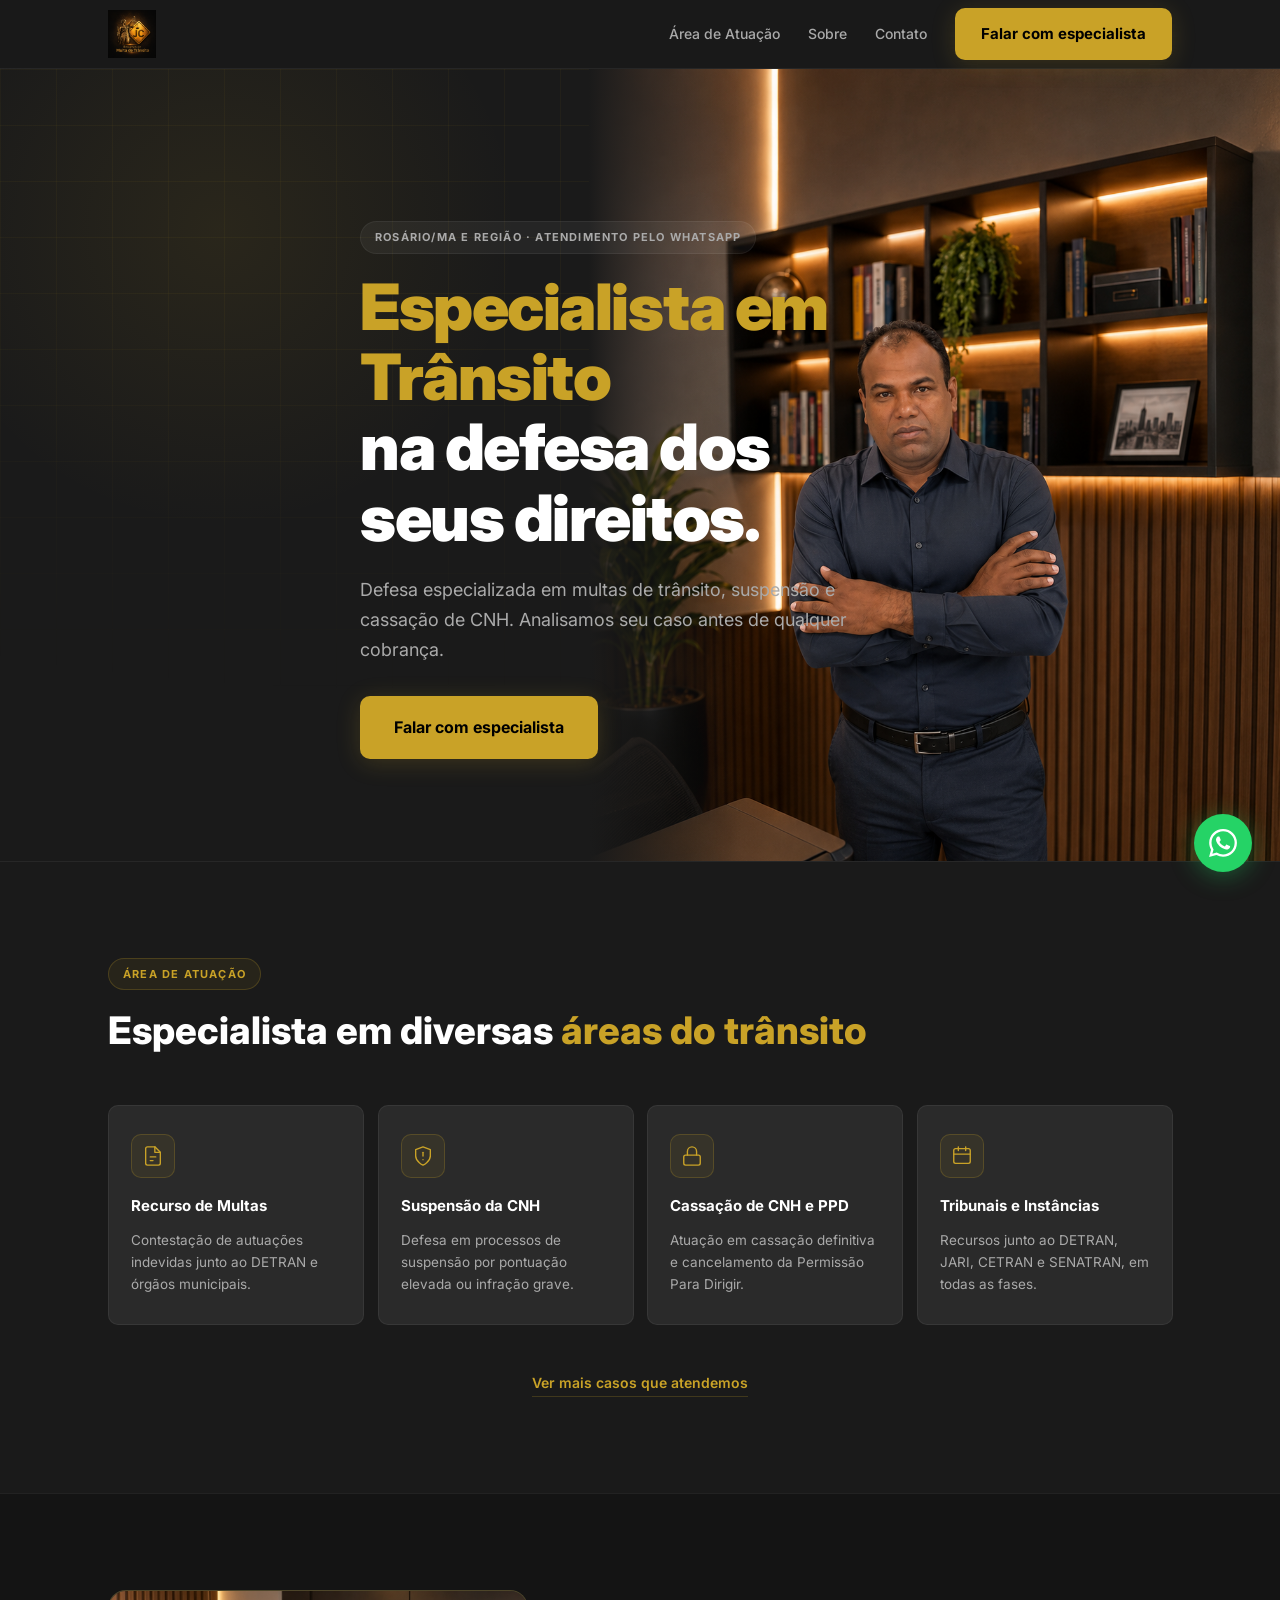
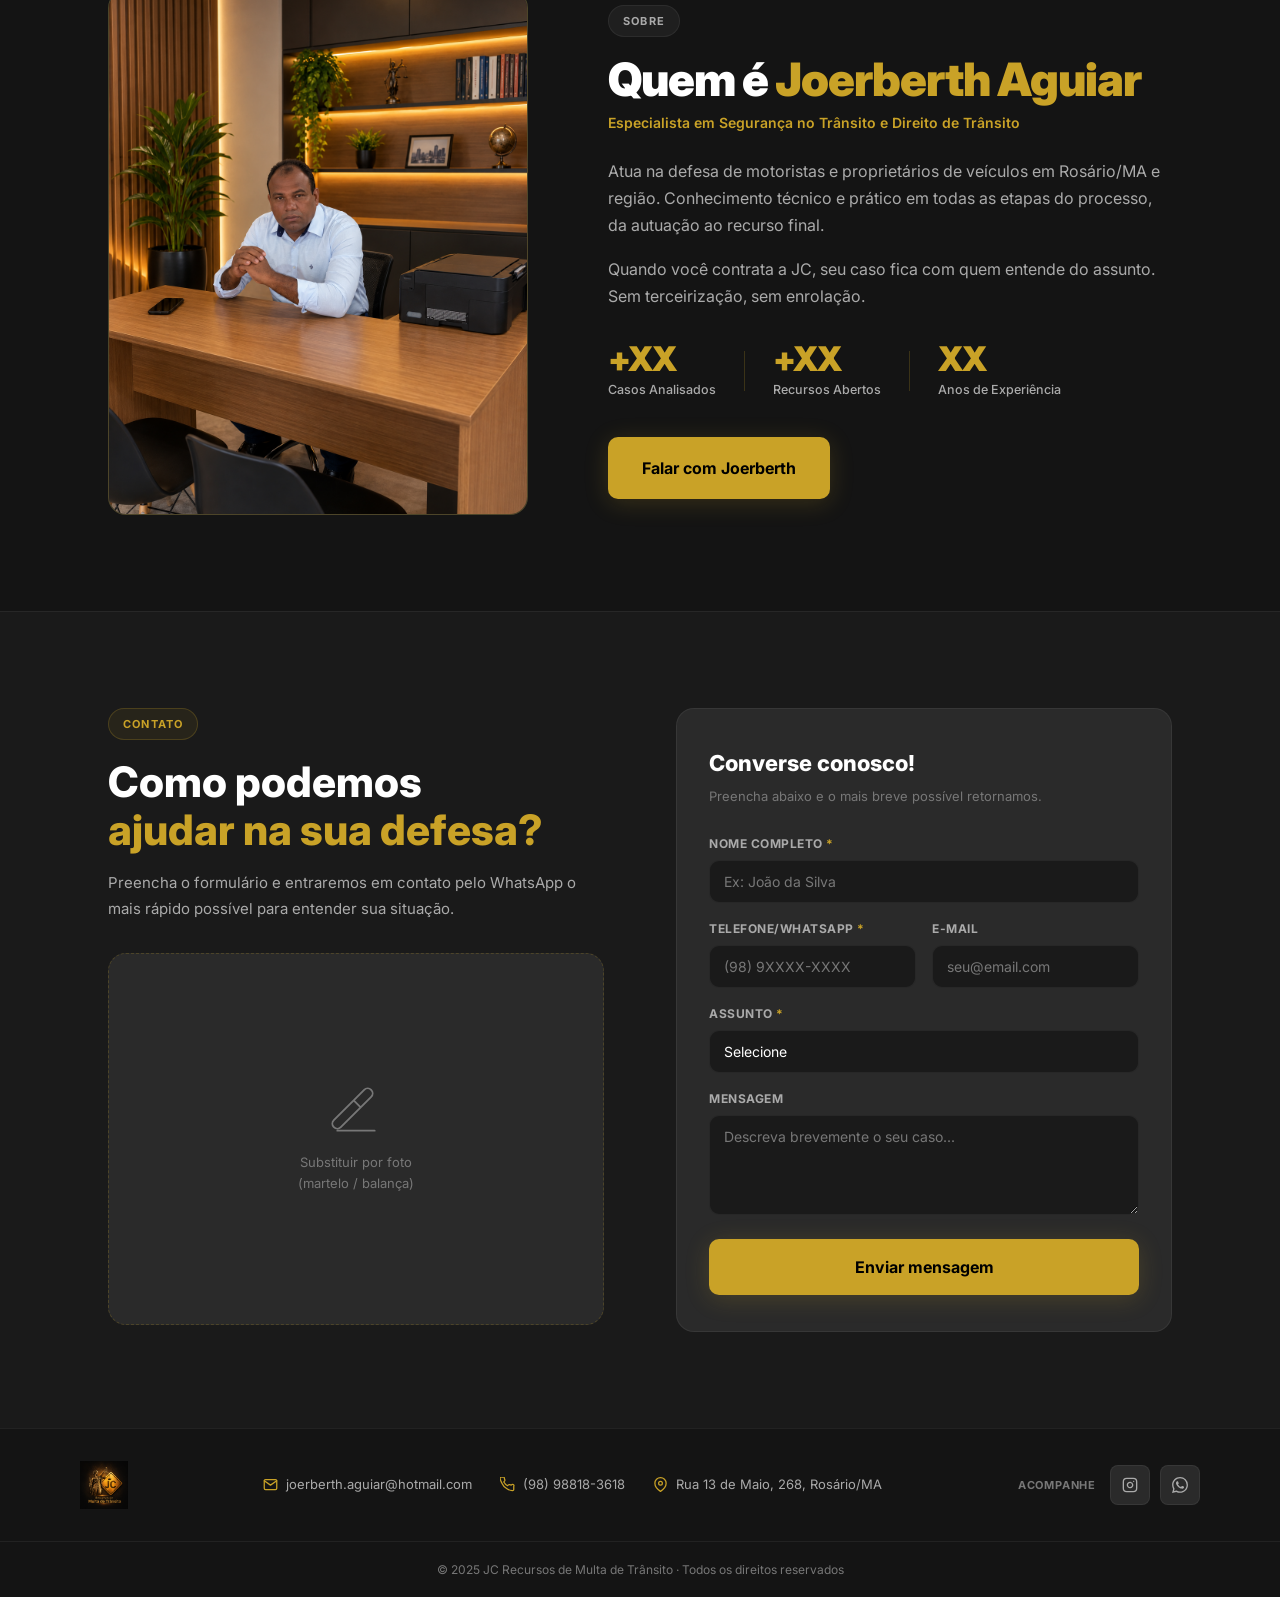
==== commit da317c6d: "Adiciona fotos reais do Joerberth no site, cria carrosséis de Instagram e define hospedagem na Verce" ====
--- a/site/index.html
+++ b/site/index.html
@@ -48,10 +48,7 @@
 
     <!-- Foto do especialista (fundo do hero) -->
     <div class="hero__photo">
-      <div class="hero__photo-placeholder">
-        <svg width="80" height="80" viewBox="0 0 24 24" fill="none" stroke="currentColor" stroke-width=".8"><path stroke-linecap="round" stroke-linejoin="round" d="M15.75 6a3.75 3.75 0 11-7.5 0 3.75 3.75 0 017.5 0zM4.501 20.118a7.5 7.5 0 0114.998 0A17.933 17.933 0 0112 21.75c-2.676 0-5.216-.584-7.499-1.632z"/></svg>
-        <span>Substituir pela foto<br />do Joerberth Aguiar</span>
-      </div>
+      <img src="imagens/hero-joerberth.png" alt="Joerberth Aguiar" class="hero__photo-img" />
     </div>
 
     <div class="container hero__inner">
@@ -134,12 +131,7 @@
 
       <div class="sobre__visual reveal">
         <div class="sobre__visual-main">
-          <svg width="60" height="60" viewBox="0 0 24 24" fill="none" stroke="currentColor" stroke-width=".8"><path stroke-linecap="round" stroke-linejoin="round" d="M12 3l8 4v2H4V7l8-4zM4 21h16M6 10v8M10 10v8M14 10v8M18 10v8"/></svg>
-          <span>Substituir por foto<br />do escritório / atuação</span>
-        </div>
-        <div class="sobre__visual-inset">
-          <svg width="40" height="40" viewBox="0 0 24 24" fill="none" stroke="currentColor" stroke-width="1"><path stroke-linecap="round" stroke-linejoin="round" d="M15.75 6a3.75 3.75 0 11-7.5 0 3.75 3.75 0 017.5 0zM4.501 20.118a7.5 7.5 0 0114.998 0A17.933 17.933 0 0112 21.75c-2.676 0-5.216-.584-7.499-1.632z"/></svg>
-          <span>Foto do Joerberth Aguiar</span>
+          <img src="imagens/sobre-joerberth.png" alt="Joerberth Aguiar em seu escritório" />
         </div>
       </div>
 
--- a/site/style.css
+++ b/site/style.css
@@ -313,19 +313,14 @@
   background: linear-gradient(90deg, var(--bg) 0%, transparent 22%);
   z-index: 2;
 }
-.hero__photo-placeholder {
+.hero__photo-img {
   position: absolute;
   inset: 0;
-  background: var(--card);
-  border-left: 1px dashed var(--border-g);
-  display: flex;
-  flex-direction: column;
-  align-items: center;
-  justify-content: center;
-  gap: 14px;
-  color: var(--muted);
-  font-size: 13px;
-  text-align: center;
+  width: 100%;
+  height: 100%;
+  object-fit: cover;
+  object-position: center top;
+  display: block;
 }
 
 .hero__inner { position: relative; z-index: 2; }
@@ -392,14 +387,14 @@
   background: var(--card);
   border: 1px solid var(--border-g);
   border-radius: var(--radius-lg);
-  display: flex;
-  flex-direction: column;
-  align-items: center;
-  justify-content: center;
-  gap: 12px;
-  color: var(--muted);
-  font-size: 13px;
-  text-align: center;
+  overflow: hidden;
+}
+.sobre__visual-main img {
+  width: 100%;
+  height: 100%;
+  object-fit: cover;
+  object-position: center top;
+  display: block;
 }
 
 .sobre__visual-inset {
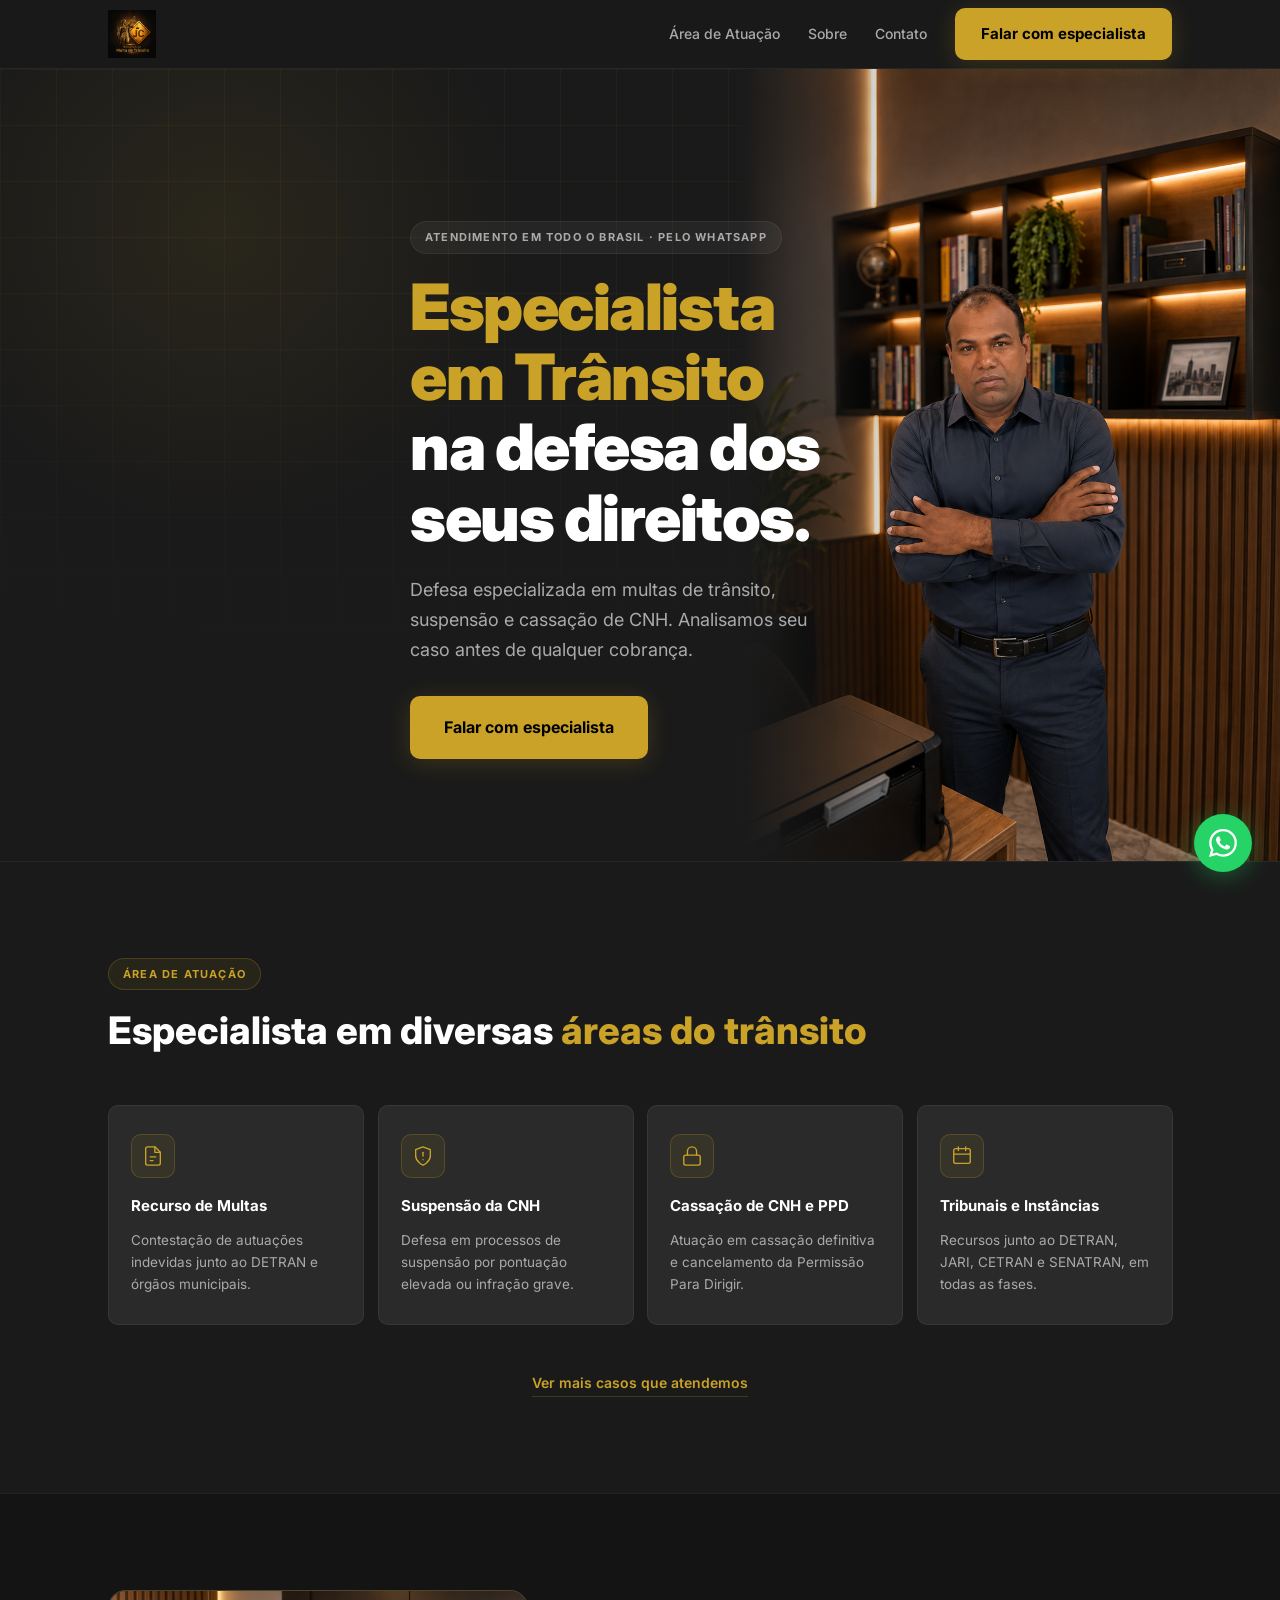
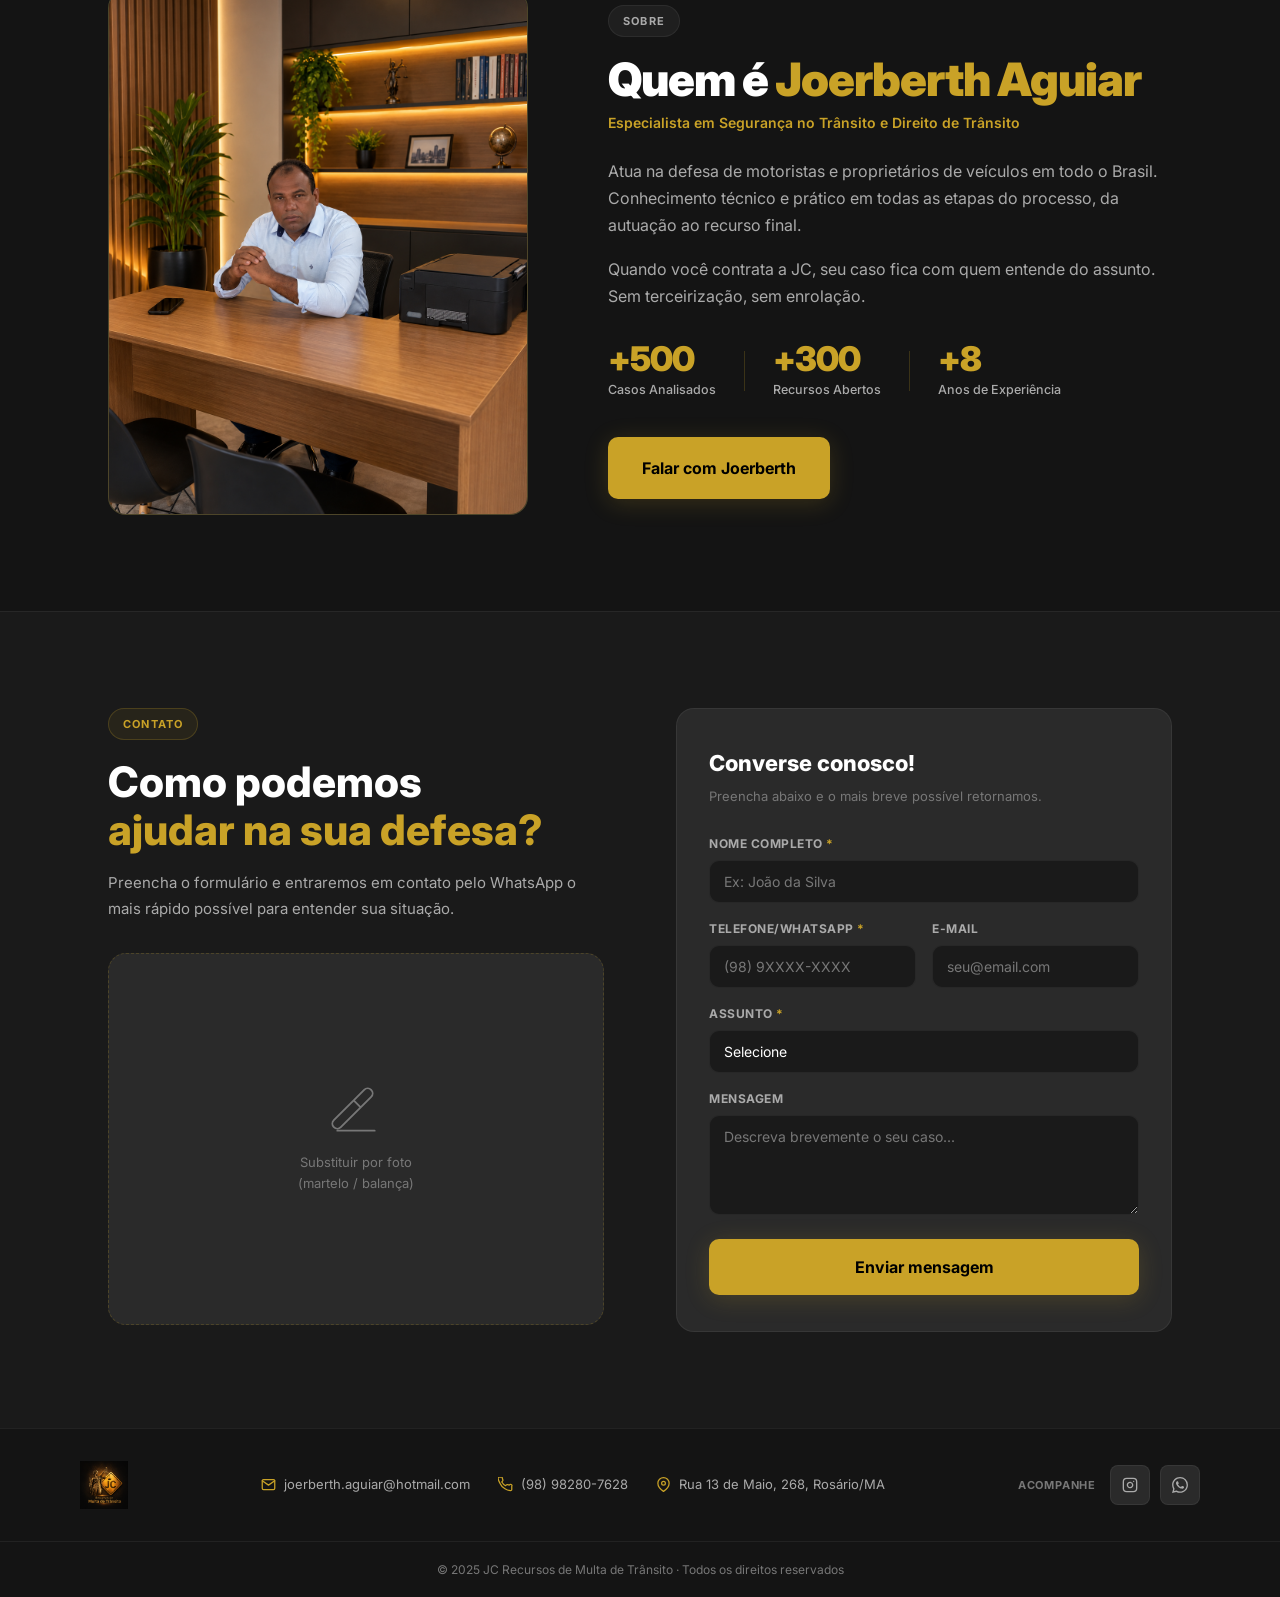
==== commit 503fdf56: "Ajusta hero, atendimento nacional, estatísticas e contato do site Corrige sobreposição do texto com " ====
--- a/site/index.html
+++ b/site/index.html
@@ -3,7 +3,7 @@
 <head>
   <meta charset="UTF-8" />
   <meta name="viewport" content="width=device-width, initial-scale=1.0, maximum-scale=1.0, user-scalable=no" />
-  <meta name="description" content="JC Recursos de Multa de Trânsito: Defesa especializada em multas, suspensão e cassação de CNH em Rosário/MA. Análise gratuita. Fale pelo WhatsApp." />
+  <meta name="description" content="JC Recursos de Multa de Trânsito: Defesa especializada em multas, suspensão e cassação de CNH em todo o Brasil. Análise gratuita. Fale pelo WhatsApp." />
   <title>JC Recursos de Multa de Trânsito | Sua Solução em Trânsito</title>
   <link rel="preconnect" href="https://fonts.googleapis.com" />
   <link rel="preconnect" href="https://fonts.gstatic.com" crossorigin />
@@ -13,7 +13,7 @@
 <body>
 
   <!-- FLOATING WHATSAPP -->
-  <a href="https://wa.me/5598988183618" target="_blank" rel="noopener" class="whatsapp-float" aria-label="Falar pelo WhatsApp">
+  <a href="https://wa.me/5598982807628" target="_blank" rel="noopener" class="whatsapp-float" aria-label="Falar pelo WhatsApp">
     <svg width="28" height="28" viewBox="0 0 24 24" fill="currentColor"><path d="M17.472 14.382c-.297-.149-1.758-.867-2.03-.967-.273-.099-.471-.148-.67.15-.197.297-.767.966-.94 1.164-.173.199-.347.223-.644.075-.297-.15-1.255-.463-2.39-1.475-.883-.788-1.48-1.761-1.653-2.059-.173-.297-.018-.458.13-.606.134-.133.298-.347.446-.52.149-.174.198-.298.298-.497.099-.198.05-.371-.025-.52-.075-.149-.669-1.612-.916-2.207-.242-.579-.487-.5-.669-.51-.173-.008-.371-.01-.57-.01-.198 0-.52.074-.792.372-.272.297-1.04 1.016-1.04 2.479 0 1.462 1.065 2.875 1.213 3.074.149.198 2.096 3.2 5.077 4.487.709.306 1.262.489 1.694.625.712.227 1.36.195 1.871.118.571-.085 1.758-.719 2.006-1.413.248-.694.248-1.289.173-1.413-.074-.124-.272-.198-.57-.347m-5.421 7.403h-.004a9.87 9.87 0 01-5.031-1.378l-.361-.214-3.741.982.998-3.648-.235-.374a9.86 9.86 0 01-1.51-5.26c.001-5.45 4.436-9.884 9.888-9.884 2.64 0 5.122 1.03 6.988 2.898a9.825 9.825 0 012.893 6.994c-.003 5.45-4.437 9.884-9.885 9.884m8.413-18.297A11.815 11.815 0 0012.05 0C5.495 0 .16 5.335.157 11.892c0 2.096.547 4.142 1.588 5.945L.057 24l6.305-1.654a11.882 11.882 0 005.683 1.448h.005c6.554 0 11.89-5.335 11.893-11.893a11.821 11.821 0 00-3.48-8.413z"/></svg>
   </a>
 
@@ -27,7 +27,7 @@
         <a href="#areas" class="nav__link">Área de Atuação</a>
         <a href="#sobre" class="nav__link">Sobre</a>
         <a href="#contato" class="nav__link">Contato</a>
-        <a href="https://wa.me/5598988183618" target="_blank" rel="noopener" class="btn btn--primary">Falar com especialista</a>
+        <a href="https://wa.me/5598982807628" target="_blank" rel="noopener" class="btn btn--primary">Falar com especialista</a>
       </nav>
       <button class="nav-toggle" id="navToggle" aria-label="Abrir menu" aria-expanded="false" aria-controls="mobileNav">
         <svg class="nav-toggle__icon nav-toggle__icon--open" width="22" height="22" viewBox="0 0 24 24" fill="none" stroke="currentColor" stroke-width="2" stroke-linecap="round"><line x1="3" y1="6" x2="21" y2="6"/><line x1="3" y1="12" x2="21" y2="12"/><line x1="3" y1="18" x2="21" y2="18"/></svg>
@@ -38,7 +38,7 @@
       <a href="#areas" class="mobile-nav__link">Área de Atuação</a>
       <a href="#sobre" class="mobile-nav__link">Sobre</a>
       <a href="#contato" class="mobile-nav__link">Contato</a>
-      <a href="https://wa.me/5598988183618" target="_blank" rel="noopener" class="btn btn--primary mobile-nav__cta">Falar com especialista</a>
+      <a href="https://wa.me/5598982807628" target="_blank" rel="noopener" class="btn btn--primary mobile-nav__cta">Falar com especialista</a>
     </nav>
   </header>
 
@@ -53,7 +53,7 @@
 
     <div class="container hero__inner">
       <div class="hero__content">
-        <div class="pill hero-stagger hero-stagger--1">Rosário/MA e região · Atendimento pelo WhatsApp</div>
+        <div class="pill hero-stagger hero-stagger--1">Atendimento em todo o Brasil · Pelo WhatsApp</div>
         <h1 class="hero__title hero-stagger hero-stagger--2">
           <span class="text-gold">Especialista em Trânsito</span><br />
           na defesa dos seus direitos.
@@ -63,7 +63,7 @@
           Analisamos seu caso antes de qualquer cobrança.
         </p>
         <div class="hero__actions hero-stagger hero-stagger--4">
-          <a href="https://wa.me/5598988183618" target="_blank" rel="noopener" class="btn btn--primary btn--lg">
+          <a href="https://wa.me/5598982807628" target="_blank" rel="noopener" class="btn btn--primary btn--lg">
             Falar com especialista
           </a>
         </div>
@@ -120,7 +120,7 @@
       </div>
 
       <div class="cta-center reveal">
-        <a href="https://wa.me/5598988183618" target="_blank" rel="noopener" class="link-more">Ver mais casos que atendemos</a>
+        <a href="https://wa.me/5598982807628" target="_blank" rel="noopener" class="link-more">Ver mais casos que atendemos</a>
       </div>
     </div>
   </section>
@@ -140,7 +140,7 @@
         <h2 class="sobre__title">Quem é <span class="text-gold">Joerberth Aguiar</span></h2>
         <p class="sobre__role">Especialista em Segurança no Trânsito e Direito de Trânsito</p>
         <p class="sobre__text">
-          Atua na defesa de motoristas e proprietários de veículos em Rosário/MA e região.
+          Atua na defesa de motoristas e proprietários de veículos em todo o Brasil.
           Conhecimento técnico e prático em todas as etapas do processo, da autuação ao recurso final.
         </p>
         <p class="sobre__text">
@@ -149,22 +149,22 @@
 
         <div class="sobre__stats">
           <div class="stat-item">
-            <strong class="stat-num">+XX</strong>
+            <strong class="stat-num">+500</strong>
             <span class="stat-label">Casos Analisados</span>
           </div>
           <div class="stat-divider" aria-hidden="true"></div>
           <div class="stat-item">
-            <strong class="stat-num">+XX</strong>
+            <strong class="stat-num">+300</strong>
             <span class="stat-label">Recursos Abertos</span>
           </div>
           <div class="stat-divider" aria-hidden="true"></div>
           <div class="stat-item">
-            <strong class="stat-num">XX</strong>
+            <strong class="stat-num">+8</strong>
             <span class="stat-label">Anos de Experiência</span>
           </div>
         </div>
 
-        <a href="https://wa.me/5598988183618" target="_blank" rel="noopener" class="btn btn--primary btn--lg">
+        <a href="https://wa.me/5598982807628" target="_blank" rel="noopener" class="btn btn--primary btn--lg">
           Falar com Joerberth
         </a>
       </div>
@@ -244,7 +244,7 @@
         </li>
         <li>
           <svg width="15" height="15" viewBox="0 0 24 24" fill="none" stroke="currentColor" stroke-width="2" stroke-linecap="round" stroke-linejoin="round"><path d="M22 16.92v3a2 2 0 01-2.18 2 19.79 19.79 0 01-8.63-3.07A19.5 19.5 0 013.07 9.81a19.79 19.79 0 01-3.07-8.67A2 2 0 012 0h3a2 2 0 012 1.72c.127.96.361 1.903.7 2.81a2 2 0 01-.45 2.11L6.09 7.91a16 16 0 006 6l1.27-1.27a2 2 0 012.11-.45c.907.339 1.85.573 2.81.7A2 2 0 0122 14.92z"/></svg>
-          (98) 98818-3618
+          (98) 98280-7628
         </li>
         <li>
           <svg width="15" height="15" viewBox="0 0 24 24" fill="none" stroke="currentColor" stroke-width="2" stroke-linecap="round" stroke-linejoin="round"><path d="M21 10c0 7-9 13-9 13s-9-6-9-13a9 9 0 0118 0z"/><circle cx="12" cy="10" r="3"/></svg>
@@ -257,7 +257,7 @@
         <a href="#" aria-label="Instagram" class="footer__social-btn">
           <svg width="16" height="16" viewBox="0 0 24 24" fill="none" stroke="currentColor" stroke-width="2" stroke-linecap="round" stroke-linejoin="round"><rect x="2" y="2" width="20" height="20" rx="5"/><path d="M16 11.37A4 4 0 1112.63 8 4 4 0 0116 11.37z"/><line x1="17.5" y1="6.5" x2="17.51" y2="6.5"/></svg>
         </a>
-        <a href="https://wa.me/5598988183618" target="_blank" rel="noopener" aria-label="WhatsApp" class="footer__social-btn">
+        <a href="https://wa.me/5598982807628" target="_blank" rel="noopener" aria-label="WhatsApp" class="footer__social-btn">
           <svg width="16" height="16" viewBox="0 0 24 24" fill="currentColor"><path d="M17.472 14.382c-.297-.149-1.758-.867-2.03-.967-.273-.099-.471-.148-.67.15-.197.297-.767.966-.94 1.164-.173.199-.347.223-.644.075-.297-.15-1.255-.463-2.39-1.475-.883-.788-1.48-1.761-1.653-2.059-.173-.297-.018-.458.13-.606.134-.133.298-.347.446-.52.149-.174.198-.298.298-.497.099-.198.05-.371-.025-.52-.075-.149-.669-1.612-.916-2.207-.242-.579-.487-.5-.669-.51-.173-.008-.371-.01-.57-.01-.198 0-.52.074-.792.372-.272.297-1.04 1.016-1.04 2.479 0 1.462 1.065 2.875 1.213 3.074.149.198 2.096 3.2 5.077 4.487.709.306 1.262.489 1.694.625.712.227 1.36.195 1.871.118.571-.085 1.758-.719 2.006-1.413.248-.694.248-1.289.173-1.413-.074-.124-.272-.198-.57-.347m-5.421 7.403h-.004a9.87 9.87 0 01-5.031-1.378l-.361-.214-3.741.982.998-3.648-.235-.374a9.86 9.86 0 01-1.51-5.26c.001-5.45 4.436-9.884 9.888-9.884 2.64 0 5.122 1.03 6.988 2.898a9.825 9.825 0 012.893 6.994c-.003 5.45-4.437 9.884-9.885 9.884m8.413-18.297A11.815 11.815 0 0012.05 0C5.495 0 .16 5.335.157 11.892c0 2.096.547 4.142 1.588 5.945L.057 24l6.305-1.654a11.882 11.882 0 005.683 1.448h.005c6.554 0 11.89-5.335 11.893-11.893a11.821 11.821 0 00-3.48-8.413z"/></svg>
         </a>
       </div>
@@ -349,7 +349,7 @@
         return;
       }
       const texto = `Olá! Meu nome é ${nome}.\n\nAssunto: ${assunto}\nTelefone: ${telefone}${email ? '\nE-mail: ' + email : ''}${mensagem ? '\n\n' + mensagem : ''}`;
-      window.open(`https://wa.me/5598988183618?text=${encodeURIComponent(texto)}`, '_blank');
+      window.open(`https://wa.me/5598982807628?text=${encodeURIComponent(texto)}`, '_blank');
     });
 
     /* ---- Scroll reveal ---- */
--- a/site/style.css
+++ b/site/style.css
@@ -303,14 +303,14 @@
   top: 0;
   right: 0;
   bottom: 0;
-  width: 54%;
+  width: 42%;
   z-index: 1;
 }
 .hero__photo::before {
   content: '';
   position: absolute;
   inset: 0;
-  background: linear-gradient(90deg, var(--bg) 0%, transparent 22%);
+  background: linear-gradient(90deg, var(--bg) 0%, transparent 30%);
   z-index: 2;
 }
 .hero__photo-img {
@@ -325,7 +325,7 @@
 
 .hero__inner { position: relative; z-index: 2; }
 
-.hero__content { max-width: 560px; }
+.hero__content { max-width: 460px; }
 
 .hero__title {
   font-size: clamp(40px, 5vw, 64px);
@@ -340,7 +340,7 @@
   color: var(--muted-lt);
   line-height: 1.65;
   margin-bottom: 32px;
-  max-width: 500px;
+  max-width: 420px;
 }
 
 .hero__actions { display: flex; gap: 14px; flex-wrap: wrap; }
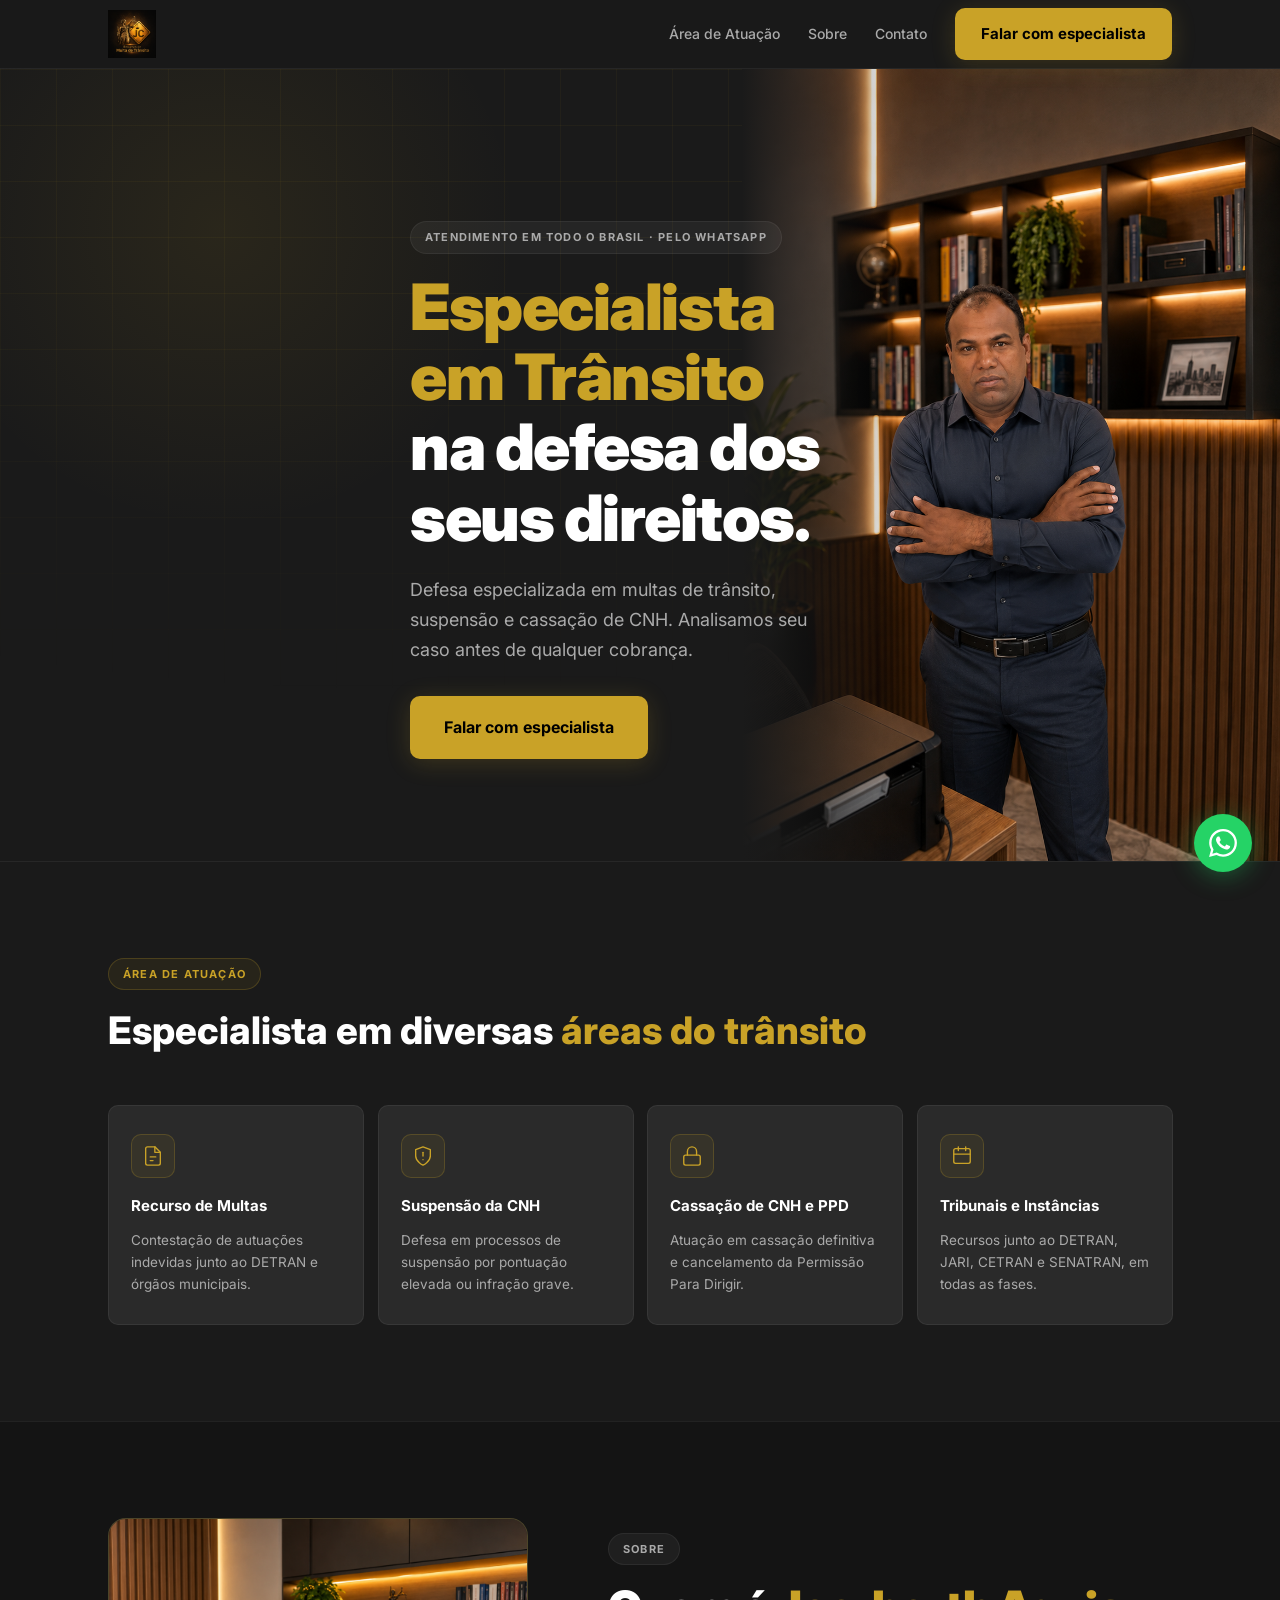
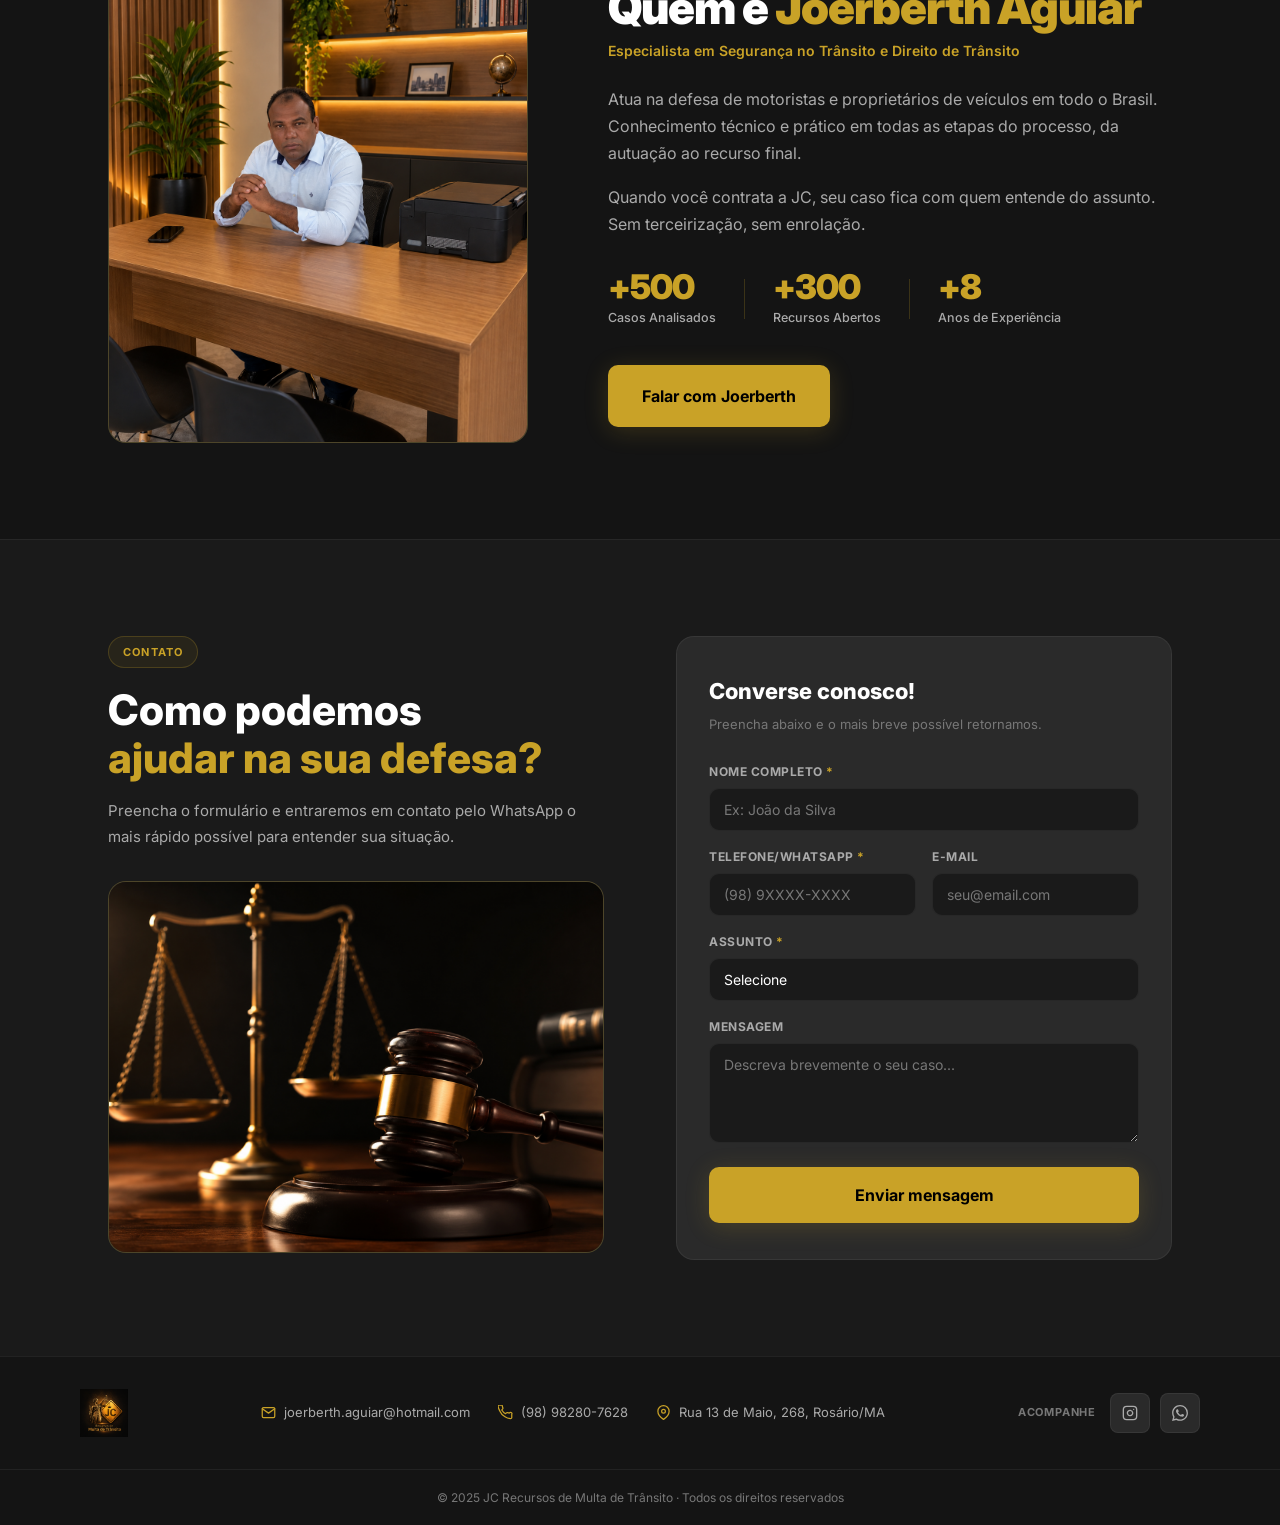
==== commit 487e0bef: "Adiciona foto real na seção de contato e remove link "ver mais casos" Aplica a foto do martelo/balan" ====
--- a/site/index.html
+++ b/site/index.html
@@ -118,10 +118,6 @@
         </div>
 
       </div>
-
-      <div class="cta-center reveal">
-        <a href="https://wa.me/5598982807628" target="_blank" rel="noopener" class="link-more">Ver mais casos que atendemos</a>
-      </div>
     </div>
   </section>
 
@@ -182,8 +178,7 @@
         <p class="contato__desc">Preencha o formulário e entraremos em contato pelo WhatsApp o mais rápido possível para entender sua situação.</p>
 
         <div class="contato__visual">
-          <svg width="56" height="56" viewBox="0 0 24 24" fill="none" stroke="currentColor" stroke-width=".8"><path stroke-linecap="round" stroke-linejoin="round" d="M14 10l-8.5 8.5a2.121 2.121 0 01-3-3L11 7m3 3l4.5-4.5a2.121 2.121 0 00-3-3L11 7m3 3L11 7m9 13H4"/></svg>
-          <span>Substituir por foto<br />(martelo / balança)</span>
+          <img src="imagens/contato-visual.png" alt="Martelo e balança da justiça" />
         </div>
       </div>
 
--- a/site/style.css
+++ b/site/style.css
@@ -122,17 +122,6 @@
 }
 .btn--lg  { padding: 16px 32px; font-size: 16px; }
 
-.link-more {
-  display: inline-block;
-  font-size: 14px;
-  font-weight: 600;
-  color: var(--gold);
-  border-bottom: 1px solid var(--border-g);
-  padding-bottom: 2px;
-  transition: color .18s, border-color .18s;
-}
-.link-more:hover { color: var(--white); border-color: var(--white); }
-
 /* ---- Pills ---- */
 
 .pill {
@@ -181,8 +170,6 @@
 .section__title  { font-size: clamp(28px, 3vw, 38px); font-weight: 800; line-height: 1.18; margin-bottom: 10px; }
 .section__subtitle { font-size: 17px; color: var(--muted-lt); max-width: 520px; }
 
-.cta-center { text-align: center; margin-top: 44px; }
-
 /* ---- Floating WhatsApp ---- */
 
 .whatsapp-float {
@@ -490,16 +477,15 @@
 .contato__visual {
   aspect-ratio: 4/3;
   background: var(--card);
-  border: 1px dashed var(--border-g);
+  border: 1px solid var(--border-g);
   border-radius: var(--radius-lg);
-  display: flex;
-  flex-direction: column;
-  align-items: center;
-  justify-content: center;
-  gap: 12px;
-  color: var(--muted);
-  font-size: 13px;
-  text-align: center;
+  overflow: hidden;
+}
+.contato__visual img {
+  width: 100%;
+  height: 100%;
+  object-fit: cover;
+  display: block;
 }
 
 /* Form */
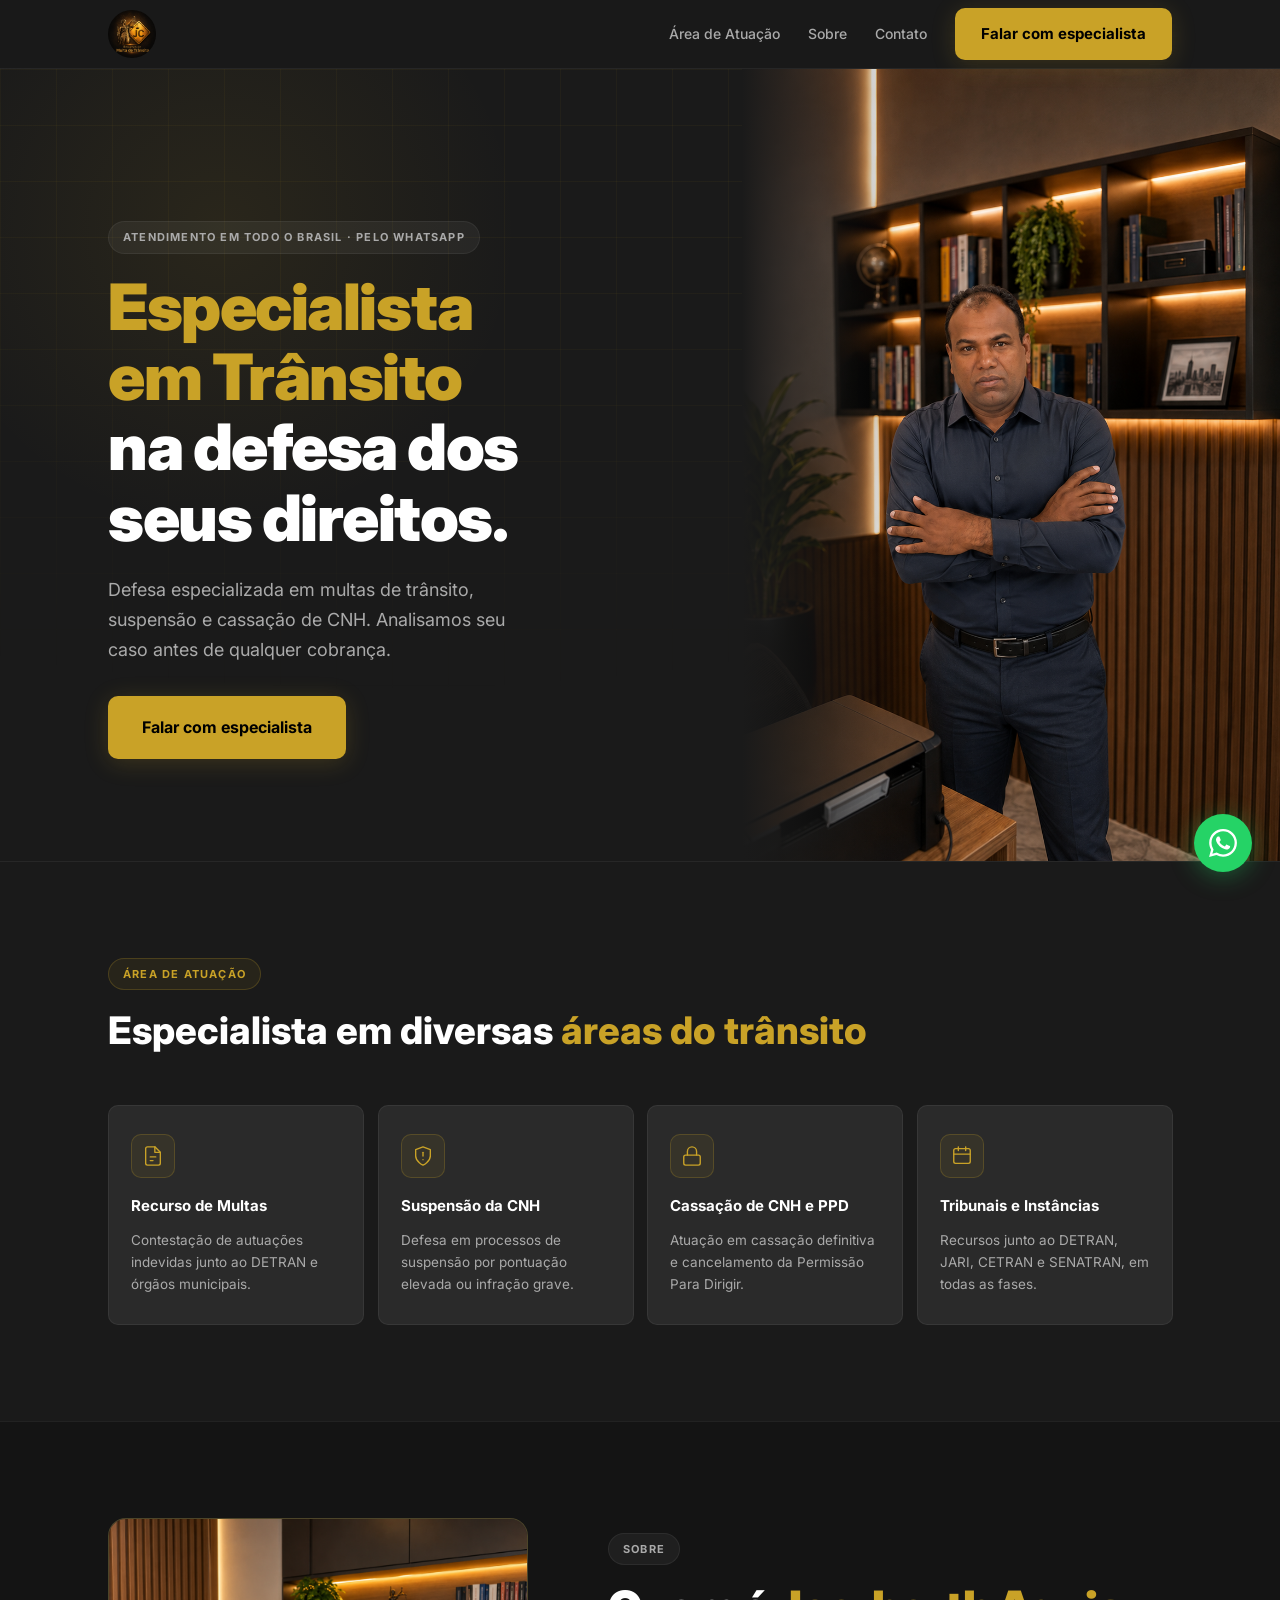
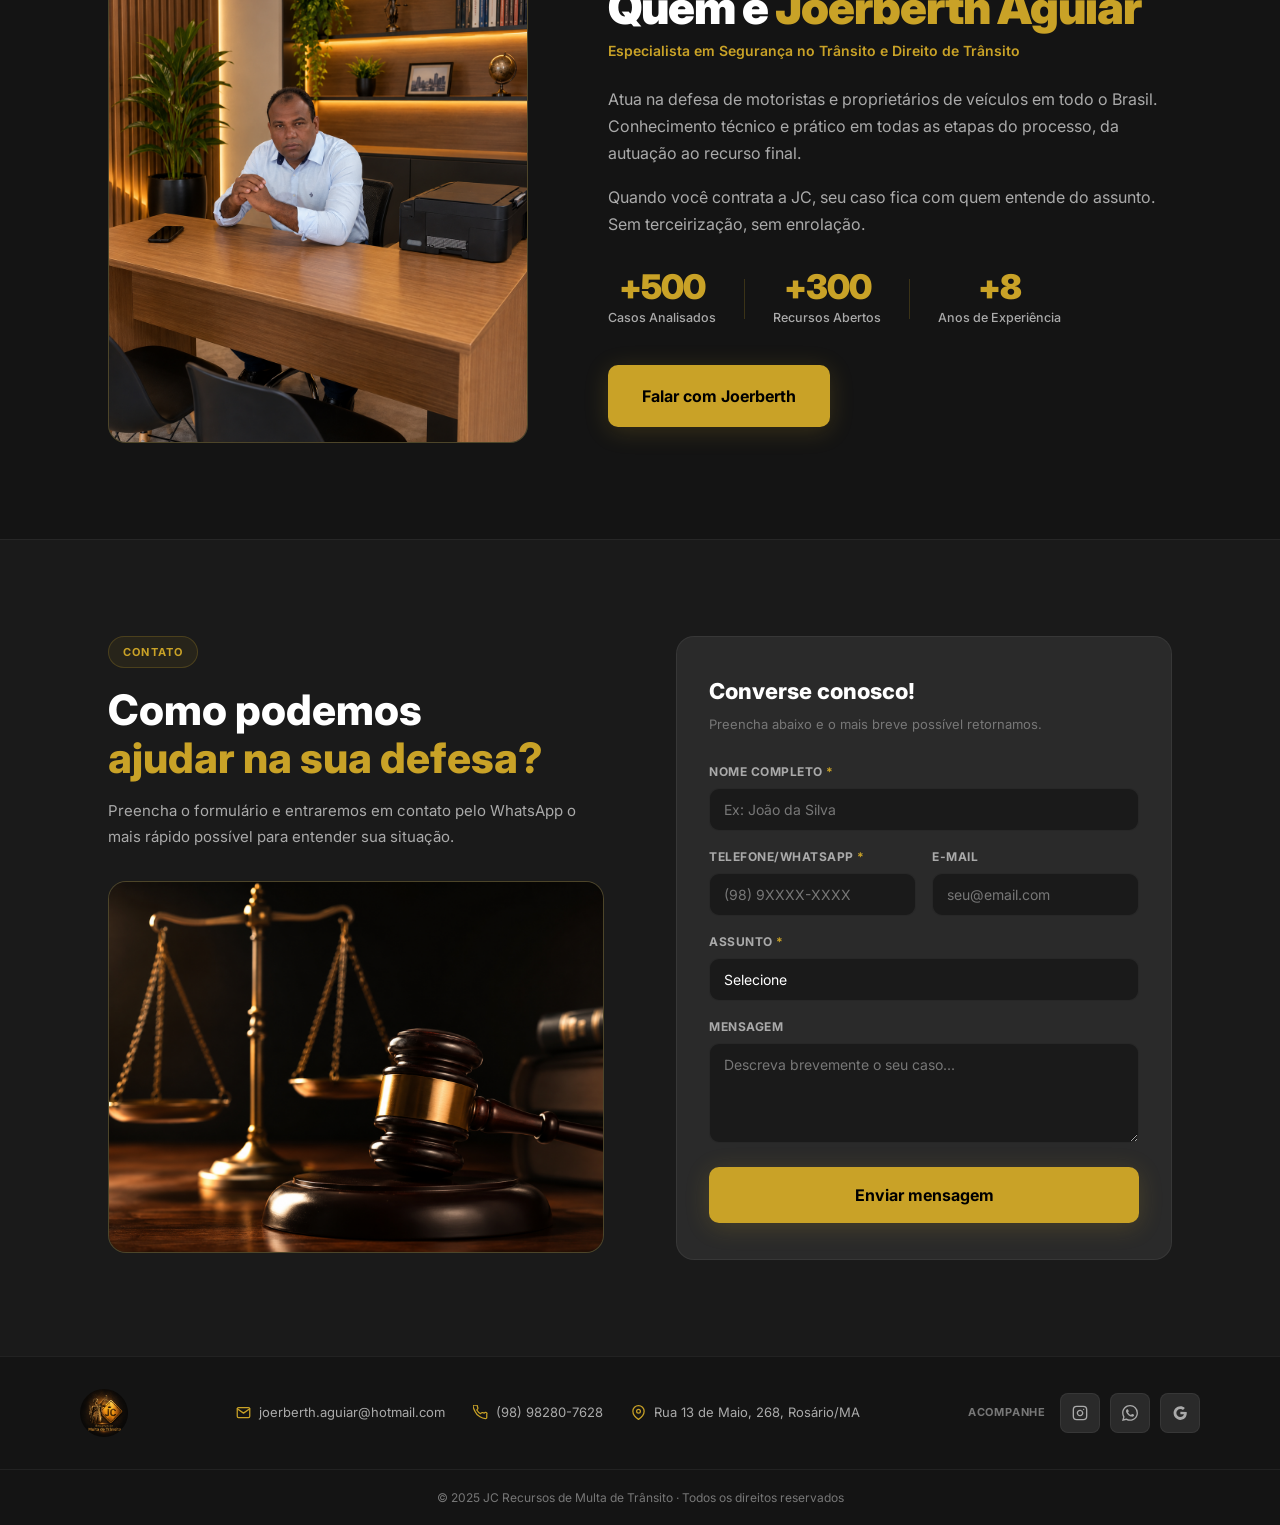
==== commit 402b431e: "Adiciona ícone do Google no rodapé linkando pra localização no Maps" ====
--- a/site/index.html
+++ b/site/index.html
@@ -255,6 +255,9 @@
         <a href="https://wa.me/5598982807628" target="_blank" rel="noopener" aria-label="WhatsApp" class="footer__social-btn">
           <svg width="16" height="16" viewBox="0 0 24 24" fill="currentColor"><path d="M17.472 14.382c-.297-.149-1.758-.867-2.03-.967-.273-.099-.471-.148-.67.15-.197.297-.767.966-.94 1.164-.173.199-.347.223-.644.075-.297-.15-1.255-.463-2.39-1.475-.883-.788-1.48-1.761-1.653-2.059-.173-.297-.018-.458.13-.606.134-.133.298-.347.446-.52.149-.174.198-.298.298-.497.099-.198.05-.371-.025-.52-.075-.149-.669-1.612-.916-2.207-.242-.579-.487-.5-.669-.51-.173-.008-.371-.01-.57-.01-.198 0-.52.074-.792.372-.272.297-1.04 1.016-1.04 2.479 0 1.462 1.065 2.875 1.213 3.074.149.198 2.096 3.2 5.077 4.487.709.306 1.262.489 1.694.625.712.227 1.36.195 1.871.118.571-.085 1.758-.719 2.006-1.413.248-.694.248-1.289.173-1.413-.074-.124-.272-.198-.57-.347m-5.421 7.403h-.004a9.87 9.87 0 01-5.031-1.378l-.361-.214-3.741.982.998-3.648-.235-.374a9.86 9.86 0 01-1.51-5.26c.001-5.45 4.436-9.884 9.888-9.884 2.64 0 5.122 1.03 6.988 2.898a9.825 9.825 0 012.893 6.994c-.003 5.45-4.437 9.884-9.885 9.884m8.413-18.297A11.815 11.815 0 0012.05 0C5.495 0 .16 5.335.157 11.892c0 2.096.547 4.142 1.588 5.945L.057 24l6.305-1.654a11.882 11.882 0 005.683 1.448h.005c6.554 0 11.89-5.335 11.893-11.893a11.821 11.821 0 00-3.48-8.413z"/></svg>
         </a>
+        <a href="https://www.google.com/maps/search/?api=1&query=Rua+13+de+Maio%2C+268%2C+Ros%C3%A1rio%2C+MA" target="_blank" rel="noopener" aria-label="Google" class="footer__social-btn">
+          <svg width="16" height="16" viewBox="0 0 24 24" fill="currentColor"><path d="M12.545,10.239v3.821h5.445c-0.712,2.315-2.647,3.972-5.445,3.972c-3.332,0-6.033-2.701-6.033-6.032s2.701-6.032,6.033-6.032c1.498,0,2.866,0.549,3.921,1.453l2.814-2.814C17.503,2.988,15.139,2,12.545,2C6.938,2,2.386,6.552,2.386,12.159c0,5.607,4.552,10.159,10.159,10.159c8.396,0,10.249-7.85,9.426-11.748L12.545,10.239z"/></svg>
+        </a>
       </div>
     </div>
     <div class="footer__bottom">
--- a/site/style.css
+++ b/site/style.css
@@ -209,7 +209,7 @@
 /* ---- Logo ---- */
 
 .logo { display: flex; align-items: center; text-decoration: none; }
-.logo__img { height: 48px; width: auto; display: block; }
+.logo__img { height: 48px; width: 48px; object-fit: cover; border-radius: 50%; display: block; }
 
 /* ---- Nav ---- */
 
@@ -310,7 +310,7 @@
   display: block;
 }
 
-.hero__inner { position: relative; z-index: 2; }
+.hero__inner { position: relative; z-index: 2; width: 100%; }
 
 .hero__content { max-width: 460px; }
 
@@ -427,6 +427,8 @@
 .stat-item {
   display: flex;
   flex-direction: column;
+  align-items: center;
+  text-align: center;
   gap: 4px;
 }
 
@@ -643,7 +645,7 @@
   .nav .nav__link { display: none; }
   .nav .btn--primary { display: none; }
   .nav-toggle     { display: flex; }
-  .logo__img      { height: 40px; }
+  .logo__img      { height: 40px; width: 40px; }
   .btn--primary   { padding: 10px 18px; font-size: 14px; }
   .footer__social-btn { width: 44px; height: 44px; }
 
@@ -662,11 +664,12 @@
 
   .sobre__grid    { grid-template-columns: 1fr; gap: 56px; }
   .sobre__visual  { max-width: 320px; margin: 0 auto; }
-  .sobre__title   { font-size: 30px; }
+  .sobre__title   { font-size: 24px; white-space: nowrap; }
   .sobre__stats   { display: grid; grid-template-columns: repeat(3, 1fr); gap: 10px; }
   .stat-divider   { display: none; }
   .stat-num       { font-size: 24px; }
   .stat-label     { font-size: 11px; }
+  .sobre__content > .btn--primary.btn--lg { display: flex; width: fit-content; margin: 0 auto; }
 
   .contato__grid        { grid-template-columns: 1fr; gap: 32px; }
   .contato__title       { font-size: 26px; }
@@ -674,7 +677,7 @@
   .form__row            { grid-template-columns: 1fr; }
   .form__title          { font-size: 18px; }
 
-  .footer__inner  { flex-direction: column; align-items: flex-start; gap: 24px; padding: 28px 0; }
+  .footer__inner  { flex-direction: column; align-items: flex-start; gap: 24px; padding: 28px 20px; }
   .footer__contatos { flex-direction: column; align-items: flex-start; gap: 12px; }
 
   .whatsapp-float { bottom: 20px; right: 20px; width: 52px; height: 52px; }
